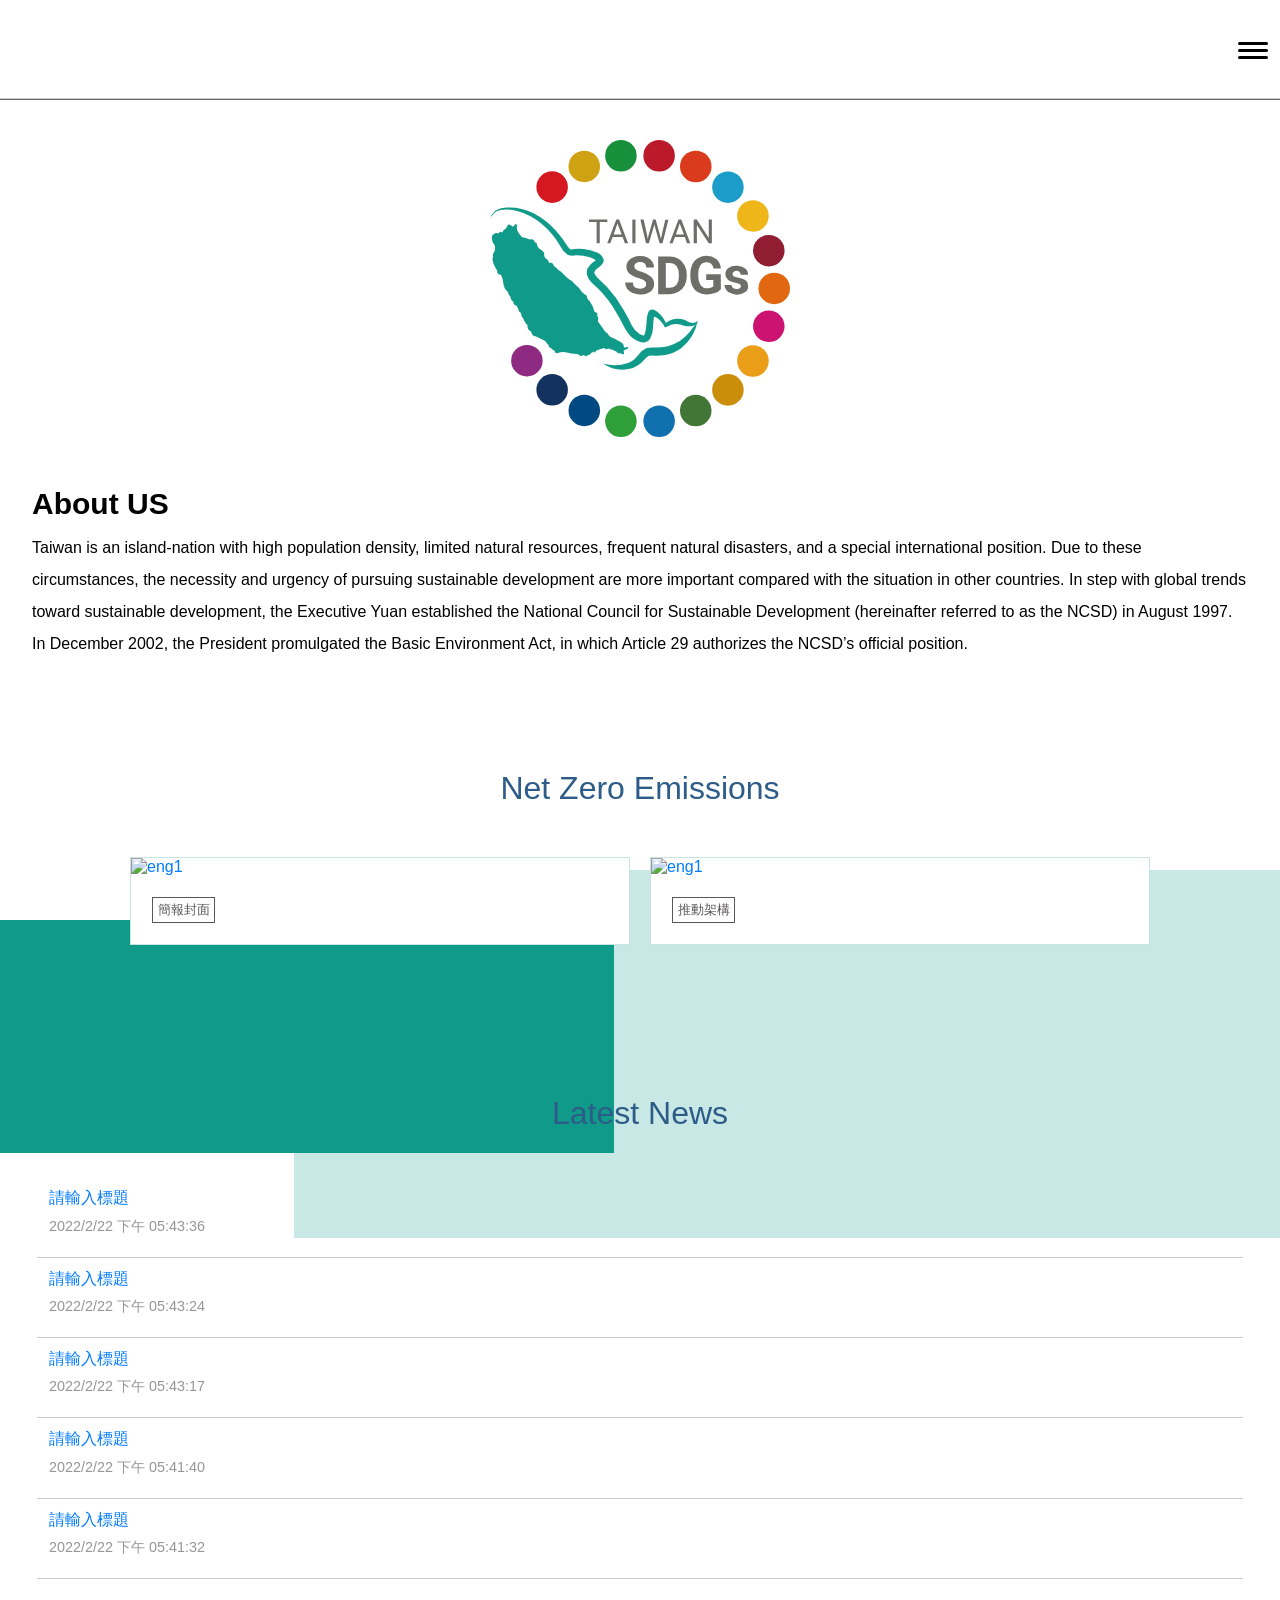
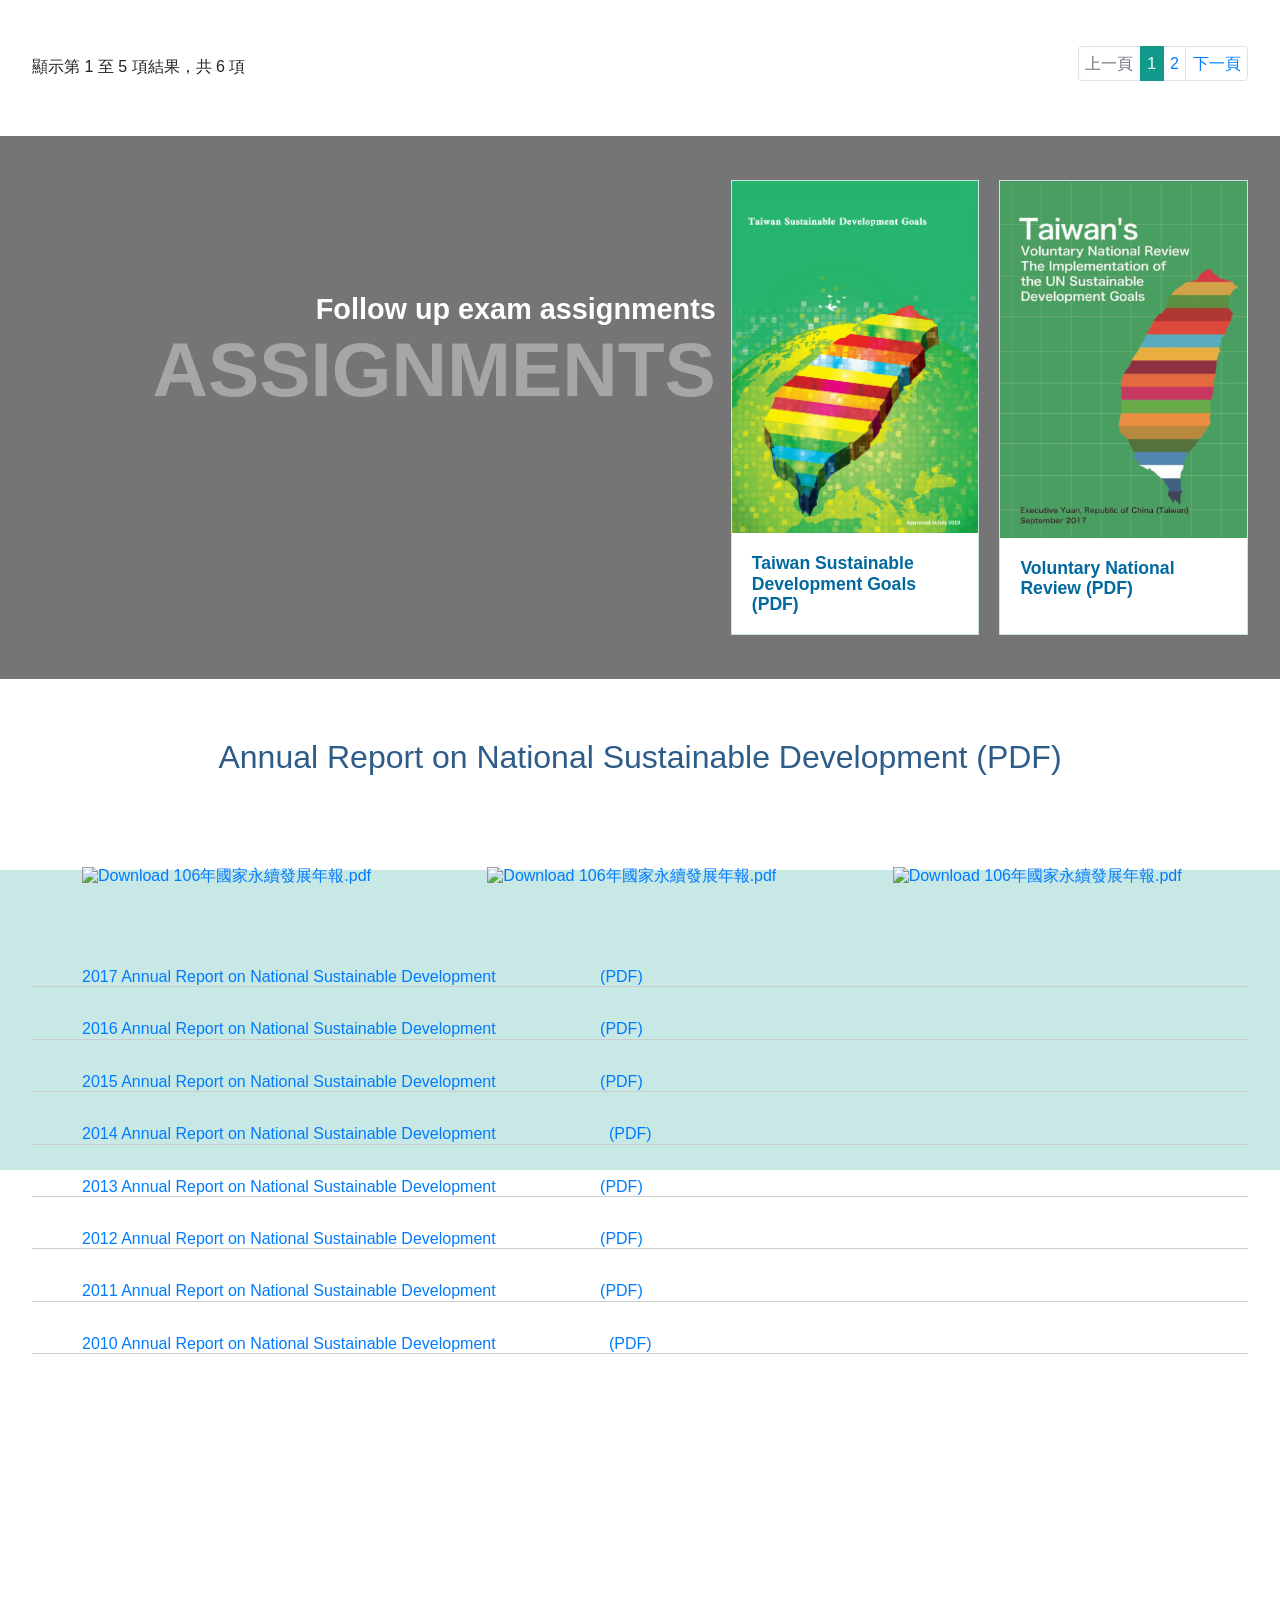
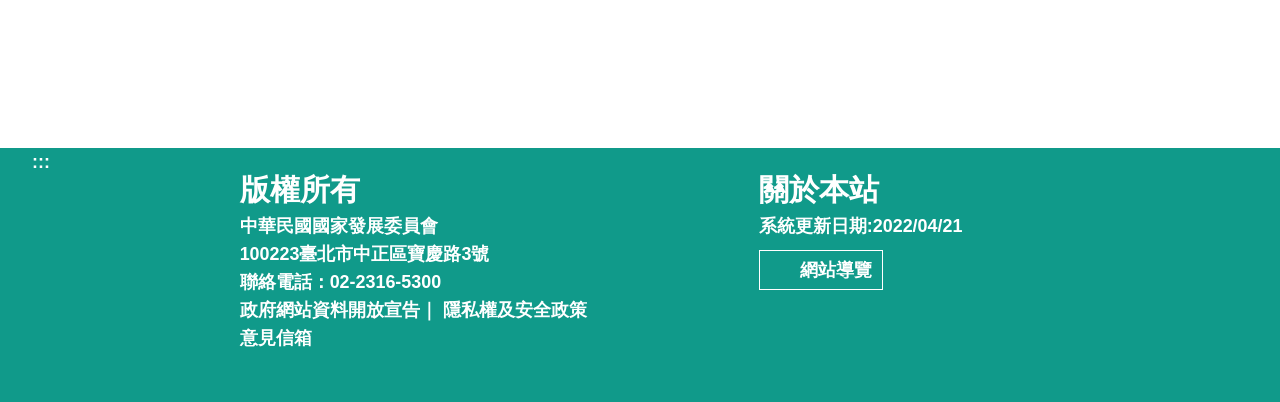
==== index.html @ 5f2e7cc3 "444454" ====
<!DOCTYPE html PUBLIC "-//W3C//DTD HTML 4.01//EN" "http://www.w3.org/TR/html4/strict.dtd">
<!-- saved from url=(0047)https://localhost:5001/Fore/en?code=acdhy2xzy50 -->
<html lang="zh-Hant-TW">

<head>
    <meta http-equiv="Content-Type" content="text/html; charset=UTF-8">

    <title> - 行政院國家永續發展委員會</title>
    <meta name="viewport" content="width=device-width, initial-scale=1, maximum-scale=1">
    <meta name="description" content="行政院國家永續發展委員會">
    <meta name="keywords" content="行政院國家永續發展委員會">
    <meta property="og:locale" content="zh_TW">
    <meta property="og:type" content="website">
    <meta property="og:title" content="行政院國家永續發展委員會">
    <meta property="og:description" content="行政院國家永續發展委員會">
    <meta property="og:site_name" content="行政院國家永續發展委員會">
    <meta http-equiv="X-UA-Compatible" content="IE=edge chrome=1">
    <link rel="shortcut icon" href="https://localhost:5001/fore/img/favicon.png">
    <meta name="geo.region" content="tw">
    <meta name="robots" content="all">
    <meta name="rating" content="general">
    <link href="./- 行政院國家永續發展委員會_files/bootstrap.css" rel="stylesheet">
    <link href="./- 行政院國家永續發展委員會_files/animate.min.css" rel="stylesheet">
    <link href="./- 行政院國家永續發展委員會_files/swiper.css" rel="stylesheet">
    <link href="./- 行政院國家永續發展委員會_files/main-style.css" rel="stylesheet">
    <link href="./- 行政院國家永續發展委員會_files/mobile.css" rel="stylesheet">


    <!-- Global site tag (gtag.js) - Google Analytics -->
    <script async="" src="./- 行政院國家永續發展委員會_files/js"></script>
    <script>
        window.dataLayer = window.dataLayer || [];

        function gtag() {
            dataLayer.push(arguments);
        }
        gtag('js', new Date());

        gtag('config', 'G-J8E9YC0MY2');
    </script>
    <script src="chrome-extension://jhffgcfmcckgmioipfnmbannkpncfipo/util.js"></script>
    <script src="chrome-extension://jhffgcfmcckgmioipfnmbannkpncfipo/pagejs.js"></script>
    <style id="inert-style">
        [inert] {
            pointer-events: none;
            cursor: default;
        }
        
        [inert],
        [inert] * {
            -webkit-user-select: none;
            -moz-user-select: none;
            -ms-user-select: none;
            user-select: none;
        }
    </style>
</head>

<body><noscript>您的瀏覽器不支援JavaScript，請更換支援 JavaScript 的瀏覽器。</noscript>


    <div id="greybg" style="display: none;"></div>

    <div class="right_icons top_R">
        <img class="cd-top cd-is-visible" src="./- 行政院國家永續發展委員會_files/top.svg" alt="top" title="top">
    </div>
    <header class="small animated fadeInDown">


        <div class="width1340">
            <a href="https://localhost:5001/Fore/en?code=acdhy2xzy50#accesskey_C" class="sr-only sr-only-focusable" title="跳到主要內容區塊" tabindex="1" id="linkGotoContent">跳到主要內容區塊</a>
            <h1> <a class="inside_logo" href="https://localhost:5001/" title="行政院國家永續發展委員會英文版">行政院國家永續發展委員會英文版</a></h1>
            <div id="mobile_menu_labIcon">
                <div class="hamburger" id="hamburger-1">
                    <span class="line"></span>
                    <span class="line"></span>
                    <span class="line"></span>
                </div>
            </div>
            <div class="portfolio-filter isotope-filter pull-center">

                <ul class="submenu">
                    <li><a href="https://localhost:5001/Fore/en?code=acdhy2xzy50#U" id="U" name="U" accesskey="U" class="accesskey u" title="上方選單區導盲磚"><span>:::</span></a> </li>
                    <li class="nsdnmenu">
                        <a href="javascript:void(0);" title="關於我們"><span>關於我們</span></a>
                        <!-- 展開的次選單 -->
                        <div class="hasChild">

                            <ul>
                                <li>
                                    <ul class="Click_menu">
                                        <li>
                                            <a href="https://localhost:5001/Fore/nsdn/about/introduction" title="本會介紹">本會介紹</a>
                                        </li>
                                        <li>
                                            <a href="https://localhost:5001/Fore/nsdn/about/established" title="設置要點">設置要點</a>
                                        </li>
                                        <li>
                                            <a href="https://localhost:5001/Fore/nsdn/about/organization" title="本會架構">本會架構</a>
                                        </li>
                                        <li>
                                            <a href="https://localhost:5001/Fore/nsdn/about/committee-member" title="委員介紹">委員介紹</a>
                                        </li>
                                        <li>
                                            <a href="https://localhost:5001/Fore/nsdn/about/taiwanAgenda21" title="推動沿革">推動沿革</a>
                                        </li>
                                    </ul>
                                </li>
                            </ul>

                        </div>
                        <!-- 展開的次選單 -->
                    </li>
                    <li class="nsdnmenu">
                        <a href="javascript:void(0);" title="會議"><span>會議</span></a>
                        <!-- 展開的次選單 -->
                        <div class="hasChild">

                            <ul>
                                <li>
                                    <ul class="Click_menu">
                                        <li>
                                            <a href="https://localhost:5001/Fore/nsdn/archives/meet1" title="委員會議">委員會議</a>
                                        </li>
                                        <li>
                                            <a href="https://localhost:5001/Fore/nsdn/archives/meet2" title="工作會議">工作會議</a>
                                        </li>
                                        <li>
                                            <a href="https://localhost:5001/Fore/nsdn/archives/meet3" title="政策文件">政策文件</a>
                                        </li>
                                    </ul>
                                </li>
                            </ul>

                        </div>
                        <!-- 展開的次選單 -->
                    </li>
                    <li class="nsdnmenu">
                        <a href="javascript:void(0);" title="成果"><span>成果</span></a>
                        <!-- 展開的次選單 -->
                        <div class="hasChild">

                            <ul>
                                <li>
                                    <ul class="Click_menu">
                                        <li>
                                            <a href="https://localhost:5001/Fore/nsdn/implement2/annualReport" title="國家永續發展年報 ">國家永續發展年報</a>
                                        </li>
                                        <li>
                                            <a href="https://localhost:5001/Fore/nsdn/implement2/annualReport3" title="「臺灣永續發展目標」追蹤管考作業報告">
                                                「臺灣永續發展目標」追蹤管考作業報告
                                            </a>
                                        </li>
                                        <li>
                                            <a href="https://localhost:5001/Fore/Vhome" title="政策文件">永續發展自願檢視</a>
                                        </li>
                                    </ul>
                                </li>
                            </ul>

                        </div>
                        <!-- 展開的次選單 -->
                    </li>
                    <li class="nsdnmenu">
                        <a href="javascript:void(0);" title="最新消息"><span>最新消息</span></a>
                        <!-- 展開的次選單 -->
                        <div class="hasChild">

                            <ul>
                                <li>
                                    <ul class="Click_menu">
                                        <li>
                                            <a href="https://localhost:5001/Fore/News" title="新聞及活動">新聞及活動</a>
                                        </li>
                                    </ul>
                                </li>
                            </ul>

                        </div>
                        <!-- 展開的次選單 -->
                    </li>
                    <li class="nsdnmenu widthauto">
                        <a href="javascript:void(0);" title="臺灣永續發展目標"><span>臺灣永續發展目標</span></a>
                        <!-- 展開的次選單 -->
                        <div class="hasChild">
                            <div class="know">
                                <a href="https://localhost:5001/Fore/AboutSDG" title="臺灣永續發展目標">臺灣永續發展目標</a>
                            </div>
                            <div class="width1340">
                                <ul>
                                    <li><a href="https://localhost:5001/Fore/SDG01" title="核心目標01 強化弱勢群體社會經濟安全照顧服務">核心目標01 強化弱勢群體社會經濟安全照顧服務</a></li>
                                    <li><a href="https://localhost:5001/Fore/SDG02" title="核心目標02 確保糧食安全，消除飢餓，促進永續農業">核心目標02 確保糧食安全，消除飢餓，促進永續農業</a></li>
                                    <li><a href="https://localhost:5001/Fore/SDG03" title="核心目標03 確保及促進各年齡層健康生活與福祉">核心目標03 確保及促進各年齡層健康生活與福祉</a></li>
                                    <li><a href="https://localhost:5001/Fore/SDG04" title="核心目標04 確保全面、公平及高品質教育，提倡終身學習">核心目標04 確保全面、公平及高品質教育，提倡終身學習</a></li>
                                    <li><a href="https://localhost:5001/Fore/SDG05" title="核心目標05 實現性別平等及所有女性之賦權">核心目標05 實現性別平等及所有女性之賦權</a></li>
                                    <li><a href="https://localhost:5001/Fore/SDG06" title="核心目標06 確保環境品質及永續管理環境資源">核心目標06 確保環境品質及永續管理環境資源</a></li>

                                    <li><a href="https://localhost:5001/Fore/SDG07" title="核心目標07 確保人人都能享有可負擔、穩定、永續且現代的能源">核心目標07 確保人人都能享有可負擔、穩定、永續且現代的能源</a></li>
                                    <li><a href="https://localhost:5001/Fore/SDG08" title="核心目標08 促進包容且永續的經濟成長，提升勞動生產力，確保全民享有優質就業機會">核心目標08 促進包容且永續的經濟成長，提升勞動生產力，確保全民享有優質就業機會</a></li>
                                    <li><a href="https://localhost:5001/Fore/SDG09" title="核心目標09 建構民眾可負擔、安全、對環境友善，且具韌性及可永續發展的運輸">核心目標09 建構民眾可負擔、安全、對環境友善，且具韌性及可永續發展的運輸</a></li>
                                </ul>
                                <ul>
                                    <li><a href="https://localhost:5001/Fore/SDG10" title="核心目標10 減少國內及國家間不平等">核心目標10 減少國內及國家間不平等</a></li>
                                    <li><a href="https://localhost:5001/Fore/SDG11" title="核心目標11 建構具包容、安全、韌性及永續特質的城市與鄉村">核心目標11 建構具包容、安全、韌性及永續特質的城市與鄉村</a></li>
                                    <li><a href="https://localhost:5001/Fore/SDG12" title="核心目標12 促進綠色經濟，確保永續消費及生產模式">核心目標12 促進綠色經濟，確保永續消費及生產模式</a></li>
                                    <li><a href="https://localhost:5001/Fore/SDG13" title="核心目標13 完備減緩調適行動以因應氣候變遷及其影響">核心目標13 完備減緩調適行動以因應氣候變遷及其影響</a></li>
                                    <li><a href="https://localhost:5001/Fore/SDG14" title="核心目標14 保育及永續利用海洋生態系，以確保生物多樣性，並防止海洋環境劣化">核心目標14 保育及永續利用海洋生態系，以確保生物多樣性，並防止海洋環境劣化</a></li>
                                    <li><a href="https://localhost:5001/Fore/SDG15" title="核心目標15 保育及永續利用陸域生態系，以確保生物多樣性，並防止土地劣化">核心目標15 保育及永續利用陸域生態系，以確保生物多樣性，並防止土地劣化</a></li>
                                    <li><a href="https://localhost:5001/Fore/SDG16" title="核心目標16 促進和平多元的社會，確保司法平等，建立具公信力且廣納民意的體系">核心目標16 促進和平多元的社會，確保司法平等，建立具公信力且廣納民意的體系</a></li>
                                    <li><a href="https://localhost:5001/Fore/SDG17" title="核心目標17 建立多元夥伴關係，協力促進永續願景">核心目標17 建立多元夥伴關係，協力促進永續願景</a></li>
                                    <li><a href="https://localhost:5001/Fore/SDG18" title="核心目標18 逐步達成環境基本法所訂非核家園目標">核心目標18 逐步達成環境基本法所訂非核家園目標</a></li>
                                </ul>
                            </div>
                        </div>
                        <!-- 展開的次選單 -->
                    </li>
                    <li>
                        <a href="https://localhost:5001/Fore/nsdn/implement2/annualReport2" title="國家永續發展獎"><span>國家永續發展獎</span></a>
                    </li>
                    <li>
                    </li>
                </ul>
            </div>
        </div>
        <hr>
    </header>



    <link href="./- 行政院國家永續發展委員會_files/dataTables.bootstrap4.css" rel="stylesheet">
    <link href="./- 行政院國家永續發展委員會_files/en-style.css" rel="stylesheet">


    <a title="內容區" name="content" href="https://localhost:5001/Fore/en?code=acdhy2xzy50#content" accesskey="C" class="sr-only ">:::</a>
    <div id="carouselExampleIndicators" class="carousel slide" data-ride="carousel">
        <a class="carousel-control-prev" href="https://localhost:5001/Fore/en?code=acdhy2xzy50#carouselExampleIndicators" role="button" data-slide="prev">
            <span class="carousel-control-prev-icon" aria-hidden="true"></span>
            <span class="sr-only">Previous</span>
        </a>
        <a class="carousel-control-next" href="https://localhost:5001/Fore/en?code=acdhy2xzy50#carouselExampleIndicators" role="button" data-slide="next">
            <span class="carousel-control-next-icon" aria-hidden="true"></span>
            <span class="sr-only">Next</span>
        </a>
        <ol class="carousel-indicators">

        </ol>
        <div class="carousel-inner" role="listbox">

        </div>
    </div>

    <section class="about_bg en">
        <div class="width1340">
            <img src="./- 行政院國家永續發展委員會_files/earth2.svg" alt="About the company">
            <div class="AboutClub">
                <h2>About US</h2>
                <p>
                    Taiwan is an island-nation with high population density, limited natural resources, frequent natural disasters, and a special international position. Due to these circumstances, the necessity and urgency of pursuing sustainable development are more important
                    compared with the situation in other countries. In step with global trends toward sustainable development, the Executive Yuan established the National Council for Sustainable Development (hereinafter referred to as the NCSD) in August
                    1997. In December 2002, the President promulgated the Basic Environment Act, in which Article 29 authorizes the NCSD’s official position.
                </p>
            </div>
        </div>
    </section>
    <!-- 淨零start -->
    <span class="Zerotitle">Net Zero Emissions</span>

    <section class="MEETING MEETING1 Zero">

        <div class="blue_inside2"> </div>
        <div class="wid48percent">
            <h2>
            </h2>
        </div>



        <div class="new_border2">

            <div class="new_border">
                <a href="/Fore/nsdn/archives/meet1/detail?id=6e4f2bfb-7d90-4934-8366-b8647880086a">
                    <img src="/img/eng1.svg" alt=" eng1">
                </a>
                <div class="white">

                    <div class="color123">
                        <a class="more2" title="詳細內容" href="#">簡報封面</a>
                    </div>
                </div>
            </div>
            <div class="new_border">
                <a href="/Fore/nsdn/archives/meet2/detail?id=61ad8326-3ee4-4eb1-8247-cce35575ecbe">
                    <img src="/img/eng2.svg" alt=" eng1">
                </a>
                <div class="white">

                    <div class="color123">
                        <a class="more2" title="推動架構" href="#">推動架構</a>
                    </div>
                </div>
            </div>
        </div>
    </section>
    <!-- 淨零 -->
    <section class=" width1340">

        <h2 class="LatestNews">Latest News</h2>

        <div id="DataTables_Table_0_wrapper" class="dataTables_wrapper dt-bootstrap4 no-footer">
            <table class="table dataTable no-footer" id="DataTables_Table_0" role="grid" aria-describedby="DataTables_Table_0_info">

                <tbody>






                    <tr role="row" class="odd">
                        <td>
                            <a title="標題文字" href="https://localhost:5001/Fore/nsdn/archives/news/detail?id=16bdf7d0-10b5-4dad-9cf2-319ebd555dac">請輸入標題   <span style="display:none">請輸入標題</span></a>
                            <time class="date"> 2022/2/22 下午 05:43:36</time>


                        </td>
                        <td>
                            <a title="標題文字" href="https://localhost:5001/Fore/nsdn/archives/news/detail?id=16bdf7d0-10b5-4dad-9cf2-319ebd555dac">
                                <span style="display:none">請輸入標題</span>
                            </a>
                        </td>
                    </tr>
                    <tr role="row" class="even">
                        <td>
                            <a title="標題文字" href="https://localhost:5001/Fore/nsdn/archives/news/detail?id=0064754c-cb38-463b-bbba-0d897036af30">請輸入標題   <span style="display:none">請輸入標題</span></a>
                            <time class="date"> 2022/2/22 下午 05:43:24</time>


                        </td>
                        <td>
                            <a title="標題文字" href="https://localhost:5001/Fore/nsdn/archives/news/detail?id=0064754c-cb38-463b-bbba-0d897036af30">
                                <span style="display:none">請輸入標題</span>
                            </a>
                        </td>
                    </tr>
                    <tr role="row" class="odd">
                        <td>
                            <a title="標題文字" href="https://localhost:5001/Fore/nsdn/archives/news/detail?id=1ccc2cb5-4333-4c22-9d0f-5c96b78690a8">請輸入標題   <span style="display:none">請輸入標題</span></a>
                            <time class="date"> 2022/2/22 下午 05:43:17</time>


                        </td>
                        <td>
                            <a title="標題文字" href="https://localhost:5001/Fore/nsdn/archives/news/detail?id=1ccc2cb5-4333-4c22-9d0f-5c96b78690a8">
                                <span style="display:none">請輸入標題</span>
                            </a>
                        </td>
                    </tr>
                    <tr role="row" class="even">
                        <td>
                            <a title="標題文字" href="https://localhost:5001/Fore/nsdn/archives/news/detail?id=076339c9-5a9e-49f1-a95d-9f88f0dd1448">請輸入標題   <span style="display:none">請輸入標題</span></a>
                            <time class="date"> 2022/2/22 下午 05:41:40</time>


                        </td>
                        <td>
                            <a title="標題文字" href="https://localhost:5001/Fore/nsdn/archives/news/detail?id=076339c9-5a9e-49f1-a95d-9f88f0dd1448">
                                <span style="display:none">請輸入標題</span>
                            </a>
                        </td>
                    </tr>
                    <tr role="row" class="odd">
                        <td>
                            <a title="標題文字" href="https://localhost:5001/Fore/nsdn/archives/news/detail?id=eeba1322-1bf1-410a-8a92-240df83d59e5">請輸入標題   <span style="display:none">請輸入標題</span></a>
                            <time class="date"> 2022/2/22 下午 05:41:32</time>


                        </td>
                        <td>
                            <a title="標題文字" href="https://localhost:5001/Fore/nsdn/archives/news/detail?id=eeba1322-1bf1-410a-8a92-240df83d59e5">
                                <span style="display:none">請輸入標題</span>
                            </a>
                        </td>
                    </tr>
                </tbody>
            </table>
            <div class="dataTables_info" id="DataTables_Table_0_info" role="status" aria-live="polite">顯示第 1 至 5 項結果，共 6 項</div>
            <div class="dataTables_paginate paging_simple_numbers" id="DataTables_Table_0_paginate">
                <ul class="pagination">
                    <li class="paginate_button page-item previous disabled" id="DataTables_Table_0_previous"><a href="https://localhost:5001/Fore/en?code=acdhy2xzy50#" aria-controls="DataTables_Table_0" data-dt-idx="0" tabindex="0" class="page-link">上一頁</a></li>
                    <li class="paginate_button page-item active"><a href="https://localhost:5001/Fore/en?code=acdhy2xzy50#" aria-controls="DataTables_Table_0" data-dt-idx="1" tabindex="0" class="page-link">1</a></li>
                    <li class="paginate_button page-item "><a href="https://localhost:5001/Fore/en?code=acdhy2xzy50#" aria-controls="DataTables_Table_0" data-dt-idx="2" tabindex="0" class="page-link">2</a></li>
                    <li class="paginate_button page-item next" id="DataTables_Table_0_next"><a href="https://localhost:5001/Fore/en?code=acdhy2xzy50#" aria-controls="DataTables_Table_0" data-dt-idx="3" tabindex="0" class="page-link">下一頁</a></li>
                </ul>
            </div>
        </div>


    </section>

    <section class="blue_inside">
    </section>
    <!-- 追蹤管考作業start -->
    <section class="MEETING assignments">
        <div class="black_opacy"> </div>
        <div class="width1340">
            <div class="wid48percent">
                <h2>
                    <span class="title">Follow up exam assignments</span>
                    <span class="title2">assignments</span>
                </h2>
            </div>
            <div class="new_border2">
                <div class="new_border">
                    <a download="" href="https://localhost:5001/_ofu/download/en/%E8%87%BA%E7%81%A3%E6%B0%B8%E7%BA%8C%E7%99%BC%E5%B1%95%E7%9B%AE%E6%A8%99%E8%8B%B1%E6%96%87%E7%89%88.pdf" title="Download 臺灣永續發展目標英文版.pdf">
                        <img src="./- 行政院國家永續發展委員會_files/TSDGs.png" alt="臺灣永續發展目標英文版">
                    </a>
                    <div class="white">
                        <a download="" href="https://localhost:5001/_ofu/download/en/%E8%87%BA%E7%81%A3%E6%B0%B8%E7%BA%8C%E7%99%BC%E5%B1%95%E7%9B%AE%E6%A8%99%E8%8B%B1%E6%96%87%E7%89%88.pdf" title="Download 臺灣永續發展目標英文版.pdf">
                            <h3>Taiwan Sustainable Development Goals (PDF)</h3>
                        </a>
                    </div>
                </div>
                <div class="new_border">
                    <a download="" href="https://localhost:5001/_ofu/download/en/Taiwan-VNR.pdf" title="Download Taiwan-VNR.pdf">
                        <img src="./- 行政院國家永續發展委員會_files/VNR-692x1000.png" alt="會議召開圖片">
                    </a>
                    <div class="white">
                        <a download="" href="https://localhost:5001/_ofu/download/en/Taiwan-VNR.pdf" title="Download Taiwan-VNR.pdf">
                            <h3>Voluntary National Review (PDF)</h3>
                        </a>
                    </div>
                </div>
            </div>
        </div>
    </section>
    <!-- 追蹤管考作業start -->


    <h2 class="LatestNews">Annual Report on National Sustainable Development (PDF)</h2>
    <div class="AnnualReportimg ">
        <div class="AnnualReportimg_blue"> </div>
        <div class="width1340">
            <a title="Download 110年國家永續發展年報.pdf" href=""><img src="img/AnnualReport2020.svg" alt="Download 106年國家永續發展年報.pdf"></a>
            <a title="Download 110年國家永續發展年報.pdf" href=""><img src="img/AnnualReport2019.svg" alt="Download 106年國家永續發展年報.pdf"></a>
            <a title="Download 110年國家永續發展年報.pdf" href=""><img src="img/AnnualReport2018.svg" alt="Download 106年國家永續發展年報.pdf"></a>
        </div>
        <section class=" width1340 annual_en">
            <ul>

                <li>
                    <p>
                        <a download="" title="Download 106年國家永續發展年報.pdf" href="https://localhost:5001/_ofu/Download/en/home/106%E5%B9%B4%E5%9C%8B%E5%AE%B6%E6%B0%B8%E7%BA%8C%E7%99%BC%E5%B1%95%E5%B9%B4%E5%A0%B1.pdf">
                            2017 Annual Report on National Sustainable Development
                        </a>
                        <a download="" title="Download 2020-Annual-Report-on-National-Sustainable-Development.pdf" href="https://localhost:5001/_ofu/Download/en/home/2020-Annual-Report-on-National-Sustainable-Development.pdf">(PDF)</a>
                    </p>
                </li>
                <li>
                    <p>
                        <a download="" title="Download 105年國家永續發展年報.pdf" href="https://localhost:5001/_ofu/Download/en/home/105%E5%B9%B4%E5%9C%8B%E5%AE%B6%E6%B0%B8%E7%BA%8C%E7%99%BC%E5%B1%95%E5%B9%B4%E5%A0%B1.pdf">
                            2016 Annual Report on National Sustainable Development
                        </a>
                        <a download="" title="Download 2020-Annual-Report-on-National-Sustainable-Development.pdf" href="https://localhost:5001/_ofu/Download/en/home/2020-Annual-Report-on-National-Sustainable-Development.pdf">(PDF)</a>
                    </p>
                </li>
                <li>
                    <p>
                        <a download="" title="Download 104年國家永續發展年報.pdf" href="https://localhost:5001/_ofu/Download/en/home/104%E5%B9%B4%E5%9C%8B%E5%AE%B6%E6%B0%B8%E7%BA%8C%E7%99%BC%E5%B1%95%E5%B9%B4%E5%A0%B1.pdf">
                            2015 Annual Report on National Sustainable Development
                        </a>
                        <a download="" title="Download 2020-Annual-Report-on-National-Sustainable-Development.pdf" href="https://localhost:5001/_ofu/Download/en/home/2020-Annual-Report-on-National-Sustainable-Development.pdf">(PDF)</a>
                    </p>
                </li>
                <li>
                    <p>
                        <a download="" title="Download 103年國家永續發展年報.pdf" href="https://localhost:5001/_ofu/Download/en/home/103%E5%B9%B4%E5%9C%8B%E5%AE%B6%E6%B0%B8%E7%BA%8C%E7%99%BC%E5%B1%95%E5%B9%B4%E5%A0%B1.pdf">
                            2014 Annual Report on National Sustainable Development
                        </a> &nbsp;
                        <a download="" title="Download 2020-Annual-Report-on-National-Sustainable-Development.pdf" href="https://localhost:5001/_ofu/Download/en/home/2020-Annual-Report-on-National-Sustainable-Development.pdf">(PDF)</a>
                    </p>
                </li>
                <li>
                    <p>
                        <a download="" title="Download 102年國家永續發展年報.pdf" href="https://localhost:5001/_ofu/Download/en/home/102%E5%B9%B4%E5%9C%8B%E5%AE%B6%E6%B0%B8%E7%BA%8C%E7%99%BC%E5%B1%95%E5%B9%B4%E5%A0%B1.pdf">
                            2013 Annual Report on National Sustainable Development
                        </a>
                        <a download="" title="Download 2020-Annual-Report-on-National-Sustainable-Development.pdf" href="https://localhost:5001/_ofu/Download/en/home/2020-Annual-Report-on-National-Sustainable-Development.pdf">(PDF)</a>
                    </p>
                </li>
                <li>
                    <p>
                        <a download="" title="Download 101年國家永續發展年報.pdf" href="https://localhost:5001/_ofu/Download/en/home/101%E5%B9%B4%E5%9C%8B%E5%AE%B6%E6%B0%B8%E7%BA%8C%E7%99%BC%E5%B1%95%E5%B9%B4%E5%A0%B1.pdf">
                            2012 Annual Report on National Sustainable Development
                        </a>
                        <a download="" title="Download 2020-Annual-Report-on-National-Sustainable-Development.pdf" href="https://localhost:5001/_ofu/Download/en/home/2020-Annual-Report-on-National-Sustainable-Development.pdf">(PDF)</a>
                    </p>
                </li>
                <li>
                    <p>
                        <a download="" title="Download 101年國家永續發展年報.pdf" href="https://localhost:5001/_ofu/Download/en/home/101%E5%B9%B4%E5%9C%8B%E5%AE%B6%E6%B0%B8%E7%BA%8C%E7%99%BC%E5%B1%95%E5%B9%B4%E5%A0%B1.pdf">
                            2011 Annual Report on National Sustainable Development
                        </a>
                        <a download="" title="Download 2020-Annual-Report-on-National-Sustainable-Development.pdf" href="https://localhost:5001/_ofu/Download/en/home/2020-Annual-Report-on-National-Sustainable-Development.pdf">(PDF)</a>
                    </p>
                </li>
                <li>
                    <p>
                        <a download="" title="Download 99年國家永續發展年報.pdf" href="https://localhost:5001/_ofu/Download/en/home/99%E5%B9%B4%E5%9C%8B%E5%AE%B6%E6%B0%B8%E7%BA%8C%E7%99%BC%E5%B1%95%E5%B9%B4%E5%A0%B1.pdf">
                            2010 Annual Report on National Sustainable Development
                        </a> &nbsp;
                        <a download="" title="Download 2020-Annual-Report-on-National-Sustainable-Development.pdf" href="https://localhost:5001/_ofu/Download/en/home/2020-Annual-Report-on-National-Sustainable-Development.pdf">(PDF)</a>
                    </p>
                </li>
            </ul>


        </section>

    </div>
    <div class="tree">樹圖</div>
    <footer>
        <div class="width1340">
            <a href="https://localhost:5001/Fore/en?code=acdhy2xzy50#B" id="AB" name="B" title="下方網站資訊" accesskey="B">:::</a>
            <div class="row">
                <div class="col-md-2"></div>
                <div class="col-md-5">
                    <label class="title">版權所有</label><br>
                    <a href="https://www.ndc.gov.tw/" target="_blank" title="另開視窗到中華民國國家發展委員會">中華民國國家發展委員會</a>
                    <br> 100223臺北市中正區寶慶路3號
                    <br> 聯絡電話：02-2316-5300
                    <br>
                    <a href="https://www.ndc.gov.tw/cp.aspx?n=3834119503953383" target="_blank" title="另開視窗到政府網站資料開放宣告">政府網站資料開放宣告</a>｜
                    <a href="https://www.ndc.gov.tw/cp.aspx?n=B9B4B97D1FFE77EF" target="_blank" title="另開視窗到隱私權保護政策">隱私權及安全政策</a>
                    <br> <a href="https://www.ndc.gov.tw/Mail_Message.aspx?n=73B23DD1C1F33EF5&amp;sms=C5DD5CF5A0A590EC" target="_blank" title="另開視窗到意見信箱">意見信箱</a>
                </div>
                <div class="col-md-3">
                    <label class="title">關於本站</label>
                    <br> 系統更新日期:2022/04/21
                    <br>
                    <a class="footer_sitemap" href="https://localhost:5001/Fore/Sitemap" title="網站導覽"> 網站導覽</a>
                </div>
                <div class="col-md-2"></div>
            </div>
        </div>
    </footer>
    <script src="./- 行政院國家永續發展委員會_files/jquery.min.js.下載"></script>
    <script src="./- 行政院國家永續發展委員會_files/bootstrap.bundle.min.js.下載"></script>
    <script src="./- 行政院國家永續發展委員會_files/swiper.js.下載"></script>
    <script src="./- 行政院國家永續發展委員會_files/main.js.下載"></script>

    <script src="./- 行政院國家永續發展委員會_files/jquery.validate.min.js.下載"></script>
    <script src="./- 行政院國家永續發展委員會_files/jquery.validate.unobtrusive.min.js.下載"></script>

    <script src="./- 行政院國家永續發展委員會_files/jquery.dataTables.min.js.下載"></script>
    <script src="./- 行政院國家永續發展委員會_files/dataTables.bootstrap4.js.下載"></script>
    <script>
        $(function() {
            $('.table').DataTable({
                "language": {
                    "url": "/plugins/datatables/Chinese-traditional.json"
                },
                "pageLength": 5,
                "searching": false, //搜尋功能, 預設是開啟
                "ordering": false, //排序功能, 預設是開啟
                "dom": "Bfrtip", //每頁顯示筆數選單移除
                "drawCallback": function(settings) {
                    $(".table thead").remove();
                }, //欄位說明文字列移除
            });
        });
    </script>


    <!-- Visual Studio Browser Link -->
    <script type="text/javascript" src="./- 行政院國家永續發展委員會_files/browserLink" async="async" id="__browserLink_initializationData" data-requestid="bbc8762863574240be08f4d1c661ca4b" data-requestmappingfromserver="False"></script>
    <!-- End Browser Link -->

    <script src="./- 行政院國家永續發展委員會_files/aspnetcore-browser-refresh.js.下載"></script>

    <live-preview-root></live-preview-root>
</body>

</html>
---- - 行政院國家永續發展委員會_files/main-style.css ----
@charset "utf-8";

/* CSS Document */

i {
    font-style: normal;
}

@import url(http://fonts.googleapis.com/earlyaccess/notosanstc.css);
@import url("reset.css");
body,
div,
dl,
dt,
dd,
ul,
h1,
h2,
h3,
h4,
h5,
h6,
pre,
form,
fieldset,
input,
textarea,
p,
blockquote,
th,
td {
    margin: 0;
    padding: 0;
    list-style: none;
    font-family: "cwTeXYen", Helvetica, Arial, sans-serif;
    line-height: unset;
}

body {
    width: 100%;
    overflow-x: hidden;
}

* {
    box-sizing: border-box;
}

.taiwan_map a:focus {
    outline: none
}

#bacc {
    width: 100%;
    height: 100%;
    position: fixed;
    left: 0;
    top: 0;
    z-index: 99999;
    background-color: #FFF;
    display: flex;
    align-items: center;
    justify-content: center;
}

#greybg {
    position: fixed;
    left: 0;
    top: 0;
    width: 100%;
    height: 100%;
    background: #000;
    opacity: .6;
    z-index: 4;
    display: none;
}

#greybg.is-active {
    display: block;
}

.right_icons {
    position: fixed;
    right: 0px;
    display: grid;
    bottom: 10%;
    z-index: 999;
}

.cd-top {
    display: inline-block;
    height: 50px;
    width: 50px;
    position: fixed;
    bottom: 75px;
    right: 8px;
    overflow: hidden;
    text-indent: 100%;
    white-space: nowrap;
    background-size: 30px;
    visibility: hidden;
    opacity: 0;
    transition: opacity .3s 0s, visibility 0s .3s;
    z-index: 9;
    transition: all 0.5s;
    cursor: pointer;
    transition: all 0.5s;
    border-radius: 50px;
}

.cd-top.cd-is-visible,
.cd-top.cd-fade-out,
.no-touch .cd-top:hover {
    transition: opacity .3s 0s, visibility 0s 0s;
    transition: all 0.5s;
}

.cd-top:hover {
    background: rgba(231, 188, 133, 1) url(../img/top_hover.png) 10px 13px no-repeat;
    transition: all 0.5s;
    background-size: 30px;
}

.cd-top.cd-is-visible {
    visibility: visible;
    opacity: 1;
}

.cd-top.cd-fade-out {
    opacity: 1;
}

.no-touch .cd-top:hover {
    background-color: #e86256;
    opacity: 1;
}

.rainbow {
    width: 100%;
    height: 12px;
    background: url(../img/rainbow.svg) no-repeat left center/100%;
    position: absolute;
    top: 0;
    font-size: 0rem;
}

.cloud_background {
    background: url(../img/cloud_background@2x.jpg) no-repeat center bottom/cover;
    animation-name: animation-sky;
    animation-duration: 45s;
    animation-iteration-count: infinite;
    animation-fill-mode: both;
}

@keyframes animation-sky {
    0% {
        background-position: left;
        background-size: cover;
    }
    25% {
        background-position: center;
        background-size: cover;
    }
    50% {
        background-position: right;
        background-size: cover;
    }
    75% {
        background-position: center;
        background-size: cover;
    }
    100% {
        background-position: left;
        background-size: cover;
    }
}

.cloud_background2 {
    background: url(../img/cloud_background@2x.jpg) no-repeat bottom center/contain;
    animation-name: animation-sky;
    animation-duration: 35s;
    animation-iteration-count: infinite;
    animation-fill-mode: both;
    position: absolute;
    left: 0;
    top: 10%;
    width: 100%;
    z-index: 0;
    height: calc(100% + 57%);
}

@keyframes animation-sky {
    0% {
        background-position: left;
        background-size: cover;
    }
    25% {
        background-position: center;
        background-size: cover;
    }
    50% {
        background-position: right;
        background-size: cover;
    }
    75% {
        background-position: center;
        background-size: cover;
    }
    100% {
        background-position: left;
        background-size: cover;
    }
}

.cloud_background3 {
    background: url(../img/cloud_background@2x.jpg) no-repeat bottom center/contain;
    animation-name: animation-sky;
    animation-duration: 35s;
    animation-iteration-count: infinite;
    animation-fill-mode: both;
}

@keyframes animation-sky {
    0% {
        background-position: left;
        background-size: cover;
    }
    25% {
        background-position: center;
        background-size: cover;
    }
    50% {
        background-position: right;
        background-size: cover;
    }
    75% {
        background-position: center;
        background-size: cover;
    }
    100% {
        background-position: left;
        background-size: cover;
    }
}

.c-full-1-block * {
    box-sizing: border-box;
}

.sr-only {
    position: absolute;
    top: auto;
    width: 1px;
    height: 1px;
    overflow: hidden;
    z-index: -999;
}

.sr-only:focus,
.sr-only:active {
    color: white;
    background-color: #23d0d8;
    top: auto;
    left: calc(50% - 110px);
    width: 220px;
    height: auto;
    overflow: auto;
    margin: 10px auto;
    padding: 0.5rem;
    border-radius: 0.5rem;
    text-align: center;
    font-size: 1em;
    z-index: 999;
    position: absolute;
}

a:focus-visible {
    outline: 2px #ff0004 dotted !important;
}


}
a {
    color: #666;
    transition: all 0.4s;
}
a:hover {
    text-decoration: none;
}
a:visited {
    outline: none;
    text-decoration: none;
}
header {
    z-index: 16;
    display: inline-flex;
    justify-content: center;
    flex-wrap: wrap;
    align-items: center;
    width: 100%;
    background: #FFF;
    transition: all 0.3s;
    position: fixed;
    top: 0;
}
header hr {
    position: absolute;
    height: 1px;
    border: none;
    background-color: #ccc;
    width: 100%;
    left: 0;
    bottom: 0;
    margin: 0;
}
header.small {
    min-height: 80px;
    transition: all 0.3s;
}
header.small:after {
    content: "";
    position: absolute;
    bottom: -13px;
    left: 0;
    background: url(../img/shadow.png) 0 0 no-repeat;
    width: 100%;
    height: 13px;
    background-size: cover;
}
.width1340 {
    width: 1340px;
    position: relative;
    margin: auto;
    z-index: 1;
}
header .width1340 {
    display: inline-flex;
    justify-content: space-between;
    align-items: center;
    position: static;
}
.marqee {
    height: 30px;
    margin: 0 auto;
    overflow: hidden;
    position: relative;
    margin-top: 117px;
}
.marqee.hide {
    margin-top: 80px;
}
.marqee>ul {
    padding-left: 0;
    display: flex;
    list-style-type: none;
    animation: marqee 35s linear infinite;
    position: absolute;
    top: 7px
}
.marqee>ul>li {
    white-space: nowrap;
    margin-right: 2em;
    font-weight: bold;
    color: #333;
    display: flex;
}
.marqee>ul>li:before {
    content: "";
    position: relative;
    display: block;
    width: 26px;
    height: 24px;
    background: url(../img/announce.svg) no-repeat top/cover;
    margin-right: 5px;
}
@keyframes marqee {
    0% {
        left: 100%;
    }
    
    100% {
        left: 0;
    }
}
nav {
    width: 100%;
    margin-top: 23px;
}
h1 {
    display: inline-block;
}
h1 a.logo {
    display: inline-block;
    background: url(../img/logo.svg) left center no-repeat;
    width: 320px;
    height: 30px;
    text-indent: -9999px;
    background-size: cover;
}
h1 a.inside_logo {
    display: inline-block;
    background: url(../img/inside_logo.svg) left center no-repeat;
    width: 320px;
    height: 42px;
    text-indent: -9999px;
    background-size: cover;
}
h1 a.inside_logo:focus {
    border: #c5192d 1px solid;
}
.small h1 a.logo {
    height: 55px;
}
.portfolio-filter {
    display: flex;
    flex-direction: column;
    justify-content: flex-end;
}
a.accesskey.u {
    text-indent: unset;
    color: #333;
}
.submenu {
    display: flex;
}
.submenu li {
    font-size: 1.1rem;
    font-weight: bold;
    display: flex;
    min-height: 105px;
    flex-flow: column;
    z-index: 1;
    position: relative;
    width: max-content;
}
.submenu li.nsdnmenu.widthauto {
    position: unset;
}
header.small .submenu li {
    min-height: 80px;
}
.submenu li a {
    color: #595757;
    transition: all 0.3s;
    flex-grow: 1;
}
.submenu li span {
    display: flex;
    height: 100%;
    align-items: center;
    padding: 0 18px;
}
.submenu li:nth-child(1) span {
    padding: 0;
}
.submenu li a:hover span,
.submenu li a:focus span,
.submenu li:focus-within,
.submenu li:focus-within a,
.submenu li:focus-within span,
.submenu li.nsdnmenu:focus-within .hasChild {
    background-color: rgba(0, 106, 130, 0.9);
    color: #fff;
}
.submenu li.nsdnmenu .know {
    max-width: 1340px;
    width: 100%;
    margin: auto;
}
.submenu li.nsdnmenu .know a {
    max-width: 1340px;
    width: 100%;
    margin: auto;
    background: #fff;
    width: 100%;
    padding: 7px 0 7px 20px;
    font-size: 1.125rem;
    line-height: 1.125rem;
    display: block;
    color: rgba(0, 106, 130, 0.9);
    margin: 5px 0;
    text-align: center
}
.submenu li.nsdnmenu .knowul ul {
    background: rgba(0, 0, 0, 0.4);
    width: 100%;
    padding: 7px 0 7px 20px;
    font-size: 1.125rem;
    display: block;
    color: #fff;
}
.submenu li.nsdnmenu .knowul ul a {
    color: #000;
    background-color: #fff;
    transition: all 0.3s;
}
.submenu li.nsdnmenu span:after {
    content: "";
    width: 8px;
    height: 8px;
    display: inline-block;
    margin-left: 0.5em;
    vertical-align: middle;
    border-top: 1px solid rgb(89, 87, 87);
    border-right: 1px solid rgb(89, 87, 87);
    border-image: initial;
    transform: rotate(135deg);
    border-bottom: none;
    border-left: none;
    margin-bottom: 0.2em;
}
.submenu li.nsdnmenu>.hasChild ul {
    display: flex;
    width: auto;
}
.submenu li.nsdnmenu.widthauto>.hasChild ul {
    display: flex;
    width: calc(100% / 2 - 10px);
}
.submenu li:nth-child(2)>.hasChild .width1340 ul {
    margin: 0 10px;
}
.submenu li:nth-child(2) .width1340 .hasChild ul {
    width: auto;
}
.submenu li.nsdnmenu>.hasChild ul {
    display: flex;
    width: auto;
}
.submenu li.nsdnmenu>.hasChild li ul.Click_menu {
    font-size: 1rem;
    font-weight: normal;
    margin: 3px 0 0;
    width: 100%;
}
.submenu li:nth-child(3):hover span:after,
.submenu li:nth-child(3):focus span:after,
.submenu li:nth-child(3):focus-within span:after {
    border-color: #fff;
}
.submenu li.nsdnmenu:hover span:after,
.submenu li.nsdnmenu:focus span:after,
.submenu li.nsdnmenu:focus-within span:after {
    border-color: #fff;
}
.submenu li:nth-child(7):hover span:after,
.submenu li:nth-child(7):focus span:after,
.submenu li:nth-child(7):focus-within span:after {
    border-color: #fff;
}
header .width1340 .width1340 {
    display: block;
    justify-content: unset;
    align-items: unset;
}
.submenu li.nsdnmenu.widthauto>.hasChild li a {
    padding: 8px 8px;
    margin: 3px 0;
}
.submenu li.nsdnmenu.widthauto>.hasChild ul li {
    flex-direction: unset;
    justify-content: space-between
}
.submenu li.nsdnmenu.widthauto>.hasChild li a {
    padding: 8px 10px;
    margin: 3px 0;
}
.submenu li.nsdnmenu.widthauto>.hasChild ul li ul li {
    flex-direction: unset;
    justify-content: space-around;
}
.submenu li>.hasChild {
    padding: 20px;
    z-index: 2;
    position: absolute;
    left: 0;
    list-style: none;
    text-align: left;
    transition: all .2s;
    width: max-content;
    pointer-events: none;
    opacity: 0;
}
.submenu li.nsdnmenu:hover>.hasChild,
.submenu li.nsdnmenu:focus-within .hasChild {
    opacity: 1;
    pointer-events: auto;
    background-color: rgba(0, 106, 130, 0.9);
}
.submenu li.nsdnmenu.widthauto:hover>.hasChild,
.submenu li.nsdnmenu.widthauto:focus-within .hasChild {
    width: 100%;
}
.submenu li.nsdnmenu>.hasChild li a {
    padding: 8px 20px;
    margin: 3px 0;
}
.submenu li:hover a span {
    background-color: rgba(0, 106, 130, 0.8);
    color: #fff;
}
.submenu li:hover>.hasChild,
.submenu li:focus-within .hasChild {
    opacity: 1;
    pointer-events: auto;
    top: 100%;
    background-color: rgba(16, 154, 138, 0.9);
}
.submenu li.search:hover>.hasChild,
.submenu li.search:focus-within .hasChild {
    background-color: #eee;
    width: 100%
}
.submenu li div.profile {
    background: rgba(0, 0, 0, 0.5);
    width: 100%;
    padding: 7px 20px;
    font-size: 1.125rem;
    display: block;
    color: #fff;
}
.submenu li>.hasChild>.width1340 {
    display: flex;
    justify-content: space-between;
}
.submenu li>.hasChild ul {
    display: flex;
    flex-direction: column;
}
.submenu li>.hasChild li {
    display: flex;
    flex-flow: column;
    min-height: auto;
    width: 100%;
}
.submenu li>.hasChild li a {
    display: inline-block;
    font-size: 1rem;
    line-height: 1rem;
    padding: 8px;
    margin: 3px;
    font-weight: normal;
    color: #fff;
    border: #fff 1px solid;
}
.submenu li>.hasChild li a:hover,
.submenu li>.hasChild li a:focus {
    color: #000;
    background-color: #fff;
    transition: all 0.3s;
}

/* banner */
.right_icons {
    position: fixed;
    right: 10px;
    display: grid;
    bottom: 10%;
    z-index: 999;
}
.banner {
    text-align: center;
    position: relative;
    display: flex;
    flex-direction: column;
    width: 100vw;
    padding-top: 37px;
    overflow: hidden;
}
.carousel-indicators button {
    box-sizing: content-box;
    -ms-flex: 0 1 auto;
    flex: 0 1 auto;
    width: 30px;
    height: 3px;
    margin-right: 3px;
    margin-left: 3px;
    margin-bottom: 20px;
    text-indent: -999px;
    cursor: pointer;
    background-color: #fff;
    background-clip: padding-box;
    border: none;
    opacity: .5;
    transition: opacity 0.6s ease;
    cursor: pointer
}
.banner .width1340 {
    display: flex;
    justify-content: center;
    flex-wrap: wrap;
}
.banner_wrap {
    display: flex;
    margin: 0;
    margin-bottom: 30px;
}
.taiwan_sdg {
    display: flex;
    justify-content: center;
    position: relative;
    overflow: hidden;
}
.taiwan_sdg1 {
    position: absolute;
    width: 44%;
    left: 29%;
    top: 30%;
}
.circle1 {
    position: relative;
    animation: animal 18s infinite linear;
    transform-origin: center center;
    transform-origin: center center;
}
.circle1:hover {
    animation-play-state: paused;
    cursor: pointer;
}
@keyframes animal {
    0% {
        transform: rotate(0deg);
    }
    
    100% {
        transform: rotate(-360deg);
    }
}
.circle1 a {
    font-size: 0rem;
}
.circle1 svg {
    overflow: visible;
}
.banner_btn {
    display: flex;
    align-items: center;
    transition: all 0.3s;
    animation: pulse 2s infinite;
    animation-duration: 4s;
}
@keyframes pulse {
    0% {
        transform: translateY(0);
    }
    
    50% {
        transform: translateY(5px);
    }
    
    100% {
        transform: translateY(0);
    }
}
.banner_btn img {
    transition: all 0.3s;
}
.banner_btn:hover img,
.banner_btn:focus img {
    transform: scale(1.1);
    transition: all 0.3s;
}
.gobal {
    display: flex;
}
.gobal a {
    width: 25%;
    display: flex;
    color: #fff;
    padding: 28px 52px;
}
.gobal a img {
    width: 102px;
}
.gobal {
    width: 100%;
    transition: all 0.3s;
}
.numberb {
    display: flex;
    flex-direction: column;
    justify-content: center;
    margin-left: 18px;
}
.number {
    font-family: Arial, Helvetica, sans-serif;
    font-weight: bold;
    font-size: 4.063rem;
}
.literal {
    font-size: 1.563rem;
}
.gobal a:hover,
.gobal a:focus {
    transform: scale(1.15);
    z-index: 1;
    transition: all 0.3s;
}
.inside_banner {
    background: url(../img/banner.jpg?v=1) no-repeat center 58%/cover;
    min-height: 500px;
    text-align: center;
    position: relative;
    display: flex;
    align-items: center;
    justify-content: center;
    flex-direction: column;
    color: #fff;
}
.inside_banner span {
    color: #fff;
    display: flex;
    min-height: 200px;
    margin: 100px 0 170px;
    width: 80%;
    justify-content: center;
    align-items: center;
    text-shadow: 0 0 20px rgb(0 0 0 / 150%);
}

/* 中間內容 */
h2 {
    width: 100%;
    display: flex;
    justify-content: space-between;
    border-bottom: #666 1px solid;
    margin: 50px 0 20px;
    position: relative;
    font-weight: bold;
}
h2 span {
    font-size: 1.8rem;
    display: inline-flex;
    flex-direction: column;
    align-items: center;
    justify-content: center;
    color: #000;
}
h2 span:after {
    content: "";
    position: relative;
    background: url(../img/title_liine.svg) no-repeat center/cover;
    margin-top: 10px;
    width: 100%;
    height: 7px;
}
.more {
    font-size: 1.125rem;
    border-radius: 19px;
    line-height: 1.125rem;
    display: inline-block;
    outline: #109A8A 2px solid;
    padding: 8px 15px;
    position: absolute;
    background-color: #fff;
    right: 0;
    top: 8px;
    color: #109A8A;
    font-weight: bold;
}
.more:hover,
.more:focus {
    background-color: #109A8A;
    color: #fff;
}

/*會議召開*/
.blue_inside {
    background: url(../img/taiwan_bg.jpg) 0 0 no-repeat;
    background-size: cover;
}
.MEETING {
    display: flex;
    position: relative;
    margin-bottom: 250px;
}
.MEETING1 {
    margin-bottom: 150px;
}
.blue_inside2 {
    background-color: #109A8A;
    width: 77%;
    opacity: 0.23;
    height: 368px;
    position: absolute;
    right: 0;
    top: 15%;
}
.wid48percent {
    width: 48%;
}
.wid48percent h2 {
    color: #fff;
    padding-right: 15px;
    background-color: #109A8A;
    display: flex;
    flex-direction: column;
    justify-content: flex-end;
    align-items: flex-end;
    border-bottom: none;
    height: 233px;
}
.wid48percent h2 span:after {
    display: none;
}
.wid48percent h2 .title {
    color: #fff;
    line-height: 2rem;
}
.wid48percent h2 .title2 {
    color: rgb(250, 250, 250, 0.37);
    font-family: Arial, Helvetica, sans-serif;
    font-weight: 900;
    font-size: 6.5rem;
    text-transform: uppercase
}

/* .wid100percent h2 .title2 {
    font-size: 6.5vmin;
} */
.wid48percent .more {
    position: relative;
    width: auto;
    float: right;
    margin-right: 15px;
}
.assignments .wid48percent .more {
    background-color: transparent;
    color: #fff;
    outline: #fff 2px solid;
}
.new_border2 {
    display: flex;
    justify-content: space-between;
    max-width: 820px;
    position: relative;
    z-index: 1;
    align-self: baseline;
}
.new_border2.new_inside {
    display: flex;
    width: 100%;
    flex-wrap: wrap;
    justify-content: space-between;
}
.new_border2.new_inside h3 {
    overflow: hidden;
    white-space: nowrap;
    text-overflow: ellipsis;
    color: #007bff;
}
.new_border2.new_inside .new_border {
    margin-bottom: 30px;
}
.new_border2 h3 {
    color: #02699E;
    font-size: 1.1rem;
    font-weight: bold;
}
.new_border {
    width: calc(100% / 2 - 10px);
    border: #C8E4E0 1px solid;
    transition: all 0.3s;
    background-color: #fff;
    max-width: 400px;
}
.new_border a {
    display: block;
}
.new_border:hover,
.new_border:focus {
    transform: scale(1.1);
    z-index: 1;
}
.new_border:hover .white,
.new_border:focus .white {
    background-color: #F8F8F8;
    transition: all 0.3s;
}
.new_border img {
    width: 100%;
}

/*推動成果*/
.blue_inside3 {
    left: 0;
}
.wid48percent .wid100percent .title2 {
    font-size: 4vmin;
}
.wid100percent {
    width: 100%;
    position: absolute;
    left: 0;
    top: 0;
}
.wid100percent h2 {
    display: flex;
    justify-content: flex-end;
    align-items: flex-start;
    padding-left: calc(675px + 5%);
    overflow: hidden;
}
.wid100percent .more {
    float: left;
    margin-left: calc(675px + 15%);
}
.publication_border {
    max-width: 460px;
    margin-left: 15vw;
    width: 45vw;
}
.publication {
    width: calc(100% / 2 - 10px);
    transition: all 0.3s;
    border: #C8E4E0 1px solid;
    margin-bottom: 15px;
    background-color: #fff;
}
.publication:hover,
.publication:focus {
    transform: scale(1.1);
    z-index: 1;
}
.publication:hover .white,
.publication:focus .white {
    transition: all 0.3s;
}
.publication img {
    width: 100%;
}
.white .download_link {
    border: #595757 1px solid;
    padding: 5px 10px;
    display: inline-flex;
}
.download_link p {
    font-size: 0.813rem;
    display: inline-flex;
    line-height: 23px;
}
.download_link p:before {
    content: "";
    position: relative;
    display: block;
    width: 17px;
    height: 19px;
    background: url(../img/download_ico.svg) no-repeat 0 0/cover;
    margin-right: 5px;
    transition: all 0.3s;
}
.publication .color1234 {
    width: 100%;
    margin-bottom: 10px;
}
.publication h3 {
    font-size: 1.3rem;
    margin-bottom: 10px;
    white-space: unset;
    text-overflow: unset;
    font-weight: bold;
    color: #007bff;
}
.publication:hover .download_link {
    background: #595757;
    color: #fff;
}
.publication:hover .download_link p:before {
    background: url(../img/download_ico.svg) no-repeat 0 bottom/cover;
    transition: all 0.3s;
}
.white {
    padding: 20px;
}
.white a {
    display: block;
}
.date {
    font-size: 0.813rem;
    color: #000;
    opacity: 0.51;
    overflow: hidden;
    height: 17px;
    margin: 10px 0;
}
.Activestatus {
    font-size: 0.938rem;
    color: #333;
    margin-bottom: 18px;
}
.color123 {
    display: inline-flex;
    position: relative;
}
.color123 .more2 {
    font-size: 0.813rem;
    color: #595757;
    justify-content: flex-start;
    border: #595757 1px solid;
    padding: 8px 0;
    display: flex;
    width: 63px;
    height: 26px;
    align-items: center;
    justify-content: center;
    margin: 1px;
    margin-right: 5px;
}
.color123 .more2:hover,
.color123:focus .more2 {
    background-color: #595757;
    color: #fff;
}
.color1234 {
    display: inline-flex;
    flex-wrap: wrap;
    width: calc(100% - 70px);
}
.color1234 a {
    width: 24px;
    height: 24px;
    font-size: 1rem;
    color: #fff;
    display: inline-flex;
    margin: 1px;
    align-items: center;
    justify-content: center;
    font-weight: 900;
}
.color1 {
    background-color: #C51B2F;
}
.color2 {
    background-color: #CB9832;
}
.color3 {
    background-color: #519C44;
}
.color4 {
    background-color: #C11F35;
}
.color5 {
    background-color: #FD3B2F;
}
.color6 {
    background-color: #32BEE0;
}
.color7 {
    background-color: #FAC037;
}
.color8 {
    background-color: #A12146;
}
.color9 {
    background-color: #FB6834;
}
.color10 {
    background-color: #DC1C68;
}
.color11 {
    background-color: #FC9A3A;
}
.color12 {
    background-color: #BC883C;
}
.color13 {
    background-color: #447D4B;
}
.color14 {
    background-color: #32BEE0;
}
.color15 {
    background-color: #FAC037;
}
.color16 {
    background-color: #A12146;
}
.color15 {
    background-color: #FAC037;
}
.color16 {
    background-color: #0F6A9A;
}
.color17 {
    background-color: #224C6A;
}
.color18 {
    background-color: #902F93;
}
footer {
    background: #109A8A;
    padding: 0 0 50px;
    position: relative;
    z-index: 1;
    margin-top: -2%
}

/*最新消息*/
.new_flex {
    display: flex;
    justify-content: space-between;
}
.pt_news_data {
    position: relative;
    width: 31.6%;
}
.pt_news_data h2 {
    margin-bottom: 20px;
}
.pt_news_data li a {
    display: flex;
    padding: 0.75rem 0;
    align-items: center;
    border-bottom: 1px dotted #c5c5c5;
    color: #404040;
    overflow: hidden;
    font-weight: bold;
}
.pt_news_date {
    display: inline-block;
    width: 120px;
    font-size: 0.938rem;
}
.pt_news_date:before {
    display: inline-block;
    border-radius: 50%;
    content: "";
    width: 8px;
    height: 8px;
    position: relative;
    margin-left: 10px;
    background-color: #C51B2F;
}
.pt_news_txt {
    width: calc(100% - 120px);
    color: #0F6A9A;
    font-weight: bold;
    white-space: nowrap;
    text-overflow: ellipsis;
    overflow: hidden
}
.pt_news_data li a:hover,
.pt_news_data li a:focus {
    color: #000;
}

/* 影音 */
.audiovisual {
    display: flex;
    width: 65%;
    flex-direction: column;
}
.audiovisual h2 {
    margin-bottom: 20px;
}
.Video_border2 {
    display: flex;
    justify-content: space-between;
    min-height: calc(65% + 15px);
}
.audiovisual a.Video {
    width: calc(100% / 3 - 10px);
    display: flex;
    align-items: center;
    justify-content: center;
    position: relative;
    transition: all 0.3s ease-in-out;
    overflow: hidden;
    margin-bottom: 20px;
}
.audiovisual img {
    width: 100%;
    position: relative;
    z-index: 0;
    height: 100%
}
.audiovisual a.Video:before {
    content: "";
    position: absolute;
    background: url(../img/Video_button.svg) no-repeat top/cover;
    transition: all 0.3s;
    width: 82px;
    height: 82px;
    left: calc(50% - 41px);
    top: calc(50% - 41px);
    z-index: 1;
}
.audiovisual a.Video:hover:before,
.audiovisual a.Video:focus:before {
    transition: all 0.3s ease-in-out;
    background: url(../img/Video_button.svg) no-repeat bottom/cover;
    z-index: 2;
}
.audiovisual a.Video:after,
.audiovisual a.Video:after {
    content: "";
    background: rgba(0, 0, 0, 0.5);
    top: 50%;
    left: 50%;
    width: 0;
}
.audiovisual a.Video:hover:after,
.audiovisual a.Video:focus:after {
    display: block;
    width: 100%;
    height: 100%;
    position: absolute;
    left: 0;
    top: 0;
    z-index: 1;
    transition: all 0.3s ease-in-out;
}
.tree {
    width: 100%;
    padding-top: 25%;
    font-size: 0rem;
    background: url(../img/footer.svg) no-repeat top center/cover;
    margin-top: 100px
}
footer .width1340 {
    color: #fff;
    font-size: 1.12rem;
    line-height: 1.75rem;
    font-weight: bold;
}
.sitemap {
    margin-top: 15px
}
.width1340.sitemap a {
    color: #666;
    margin: 0 3px
}
.footer_sitemap {
    border: #fff 1px solid;
    padding: 5px 10px;
    margin-top: 10px;
    display: inline-flex;
    align-items: center;
}
.footer_sitemap:before {
    content: "";
    background: url(../img/sitemap_icon.svg) no-repeat center/contain;
    width: 30px;
    height: 20px;
}
.footer_sitemap:hover {
    background: #fff;
    color: #000
}
.footer_sitemap:hover:before {
    content: "";
    background: url(../img/sitemap_icon_hover.svg) no-repeat center/contain;
    width: 30px;
    height: 20px;
}
.up-footer {
    width: 100%;
    display: flex;
    justify-content: center;
}
.up-footer .col-md-3 {
    margin-bottom: 50px;
}
footer .width1340 .title {
    font-size: 1.875rem;
}
footer a {
    color: #fff;
}
table,
tr,
td {
    margin-bottom: 1em;
    margin-top: 1em;
    padding: 5px;
}
.article_header_icon {
    margin: 20px;
    width: 150px;
}
.ac_breadcrumb {
    margin-top: 137px;
}
.ac_breadcrumb a {
    font-size: 1rem;
    letter-spacing: 1px;
}
.sdg_block {
    margin: 20px 0;
    display: flex;
    align-items: center;
}
.sdg_block img {
    width: 200px;
}
.sdg_block p {
    font-size: 3.063rem;
    color: #333;
    font-weight: 900;
    margin-left: 20px;
}
.inside1 {
    width: 50%;
    margin: 55px auto;
}
.inside1 ul {
    display: flex;
    justify-content: space-between;
}
.inside1 ul li img {
    width: 100%;
}
.inside1 ul li p {
    font-size: 1.125rem;
    margin: 15px 0;
    text-align: center;
}
.new_top_b {
    display: flex;
    flex-wrap: wrap;
    width: 100%;
    margin: 50px 0 30px;
}
.new_top_b2 img {
    width: 80%;
    margin: auto
}
.new_top_b img:nth-child(2) {
    width: 45%;
    border-right: #F99D25 5px solid;
}
.new_top_b img:nth-child(3) {
    width: 55%;
}
.new_top_b img:nth-child(4) {
    border-top: #F99D25 2px solid;
    width: 100%;
}

/* 永續01圖 */
.list1 {
    width: 40%;
    border-right: #E5233D 5px solid;
    display: inline-flex;
    align-items: center;
}
.new_top_b.new_top_b2 img:nth-child(3) {
    width: 60%;
}
.new_top_b.new_top_b2 img:nth-child(4) {
    border-top: #E5233D 2px solid;
    width: 100%;
}
.norm h2 {
    font-size: 2rem;
    color: #fff;
    border-bottom: none;
    padding: 15px;
    margin-bottom: 5px;
}
.norm h3 {
    margin-bottom: 20px;
}
.norm h3,
.norm h4 {
    display: flex;
    flex-direction: column;
    margin-left: 20px;
}
.norm ul li {
    overflow: hidden;
    display: inline-flex;
    position: relative;
    justify-content: space-between;
    align-items: center;
    width: 100%;
    margin: 8px 0;
}
.norm strong {
    width: 176px;
    height: 100%;
    display: flex;
    position: relative;
    justify-content: center;
    align-items: center;
    font-size: 1.875rem;
    color: #fff;
}
.norm ul li:nth-child(2n) .h_border {
    background-color: #F8F8F8;
}
.h_border {
    width: calc(100% - 176px);
    margin-left: 0;
    background-color: #fff;
    padding: 30px;
}
.norm h3 p {
    color: #333;
    display: block;
    font-weight: bold;
    font-size: 1.2rem;
}
.norm h4 {
    color: #666;
    display: flex;
    flex-direction: column;
    justify-content: flex-end;
}
.norm h4 p {
    font-size: 1rem;
    line-height: 1.3rem;
    text-decoration: underline;
    padding: 5px 0;
    display: inline-block;
    margin-left: 15px;
}
.norm h3 span,
.norm h4 span {
    display: block;
    font-size: 1.3rem;
    font-weight: bold;
    margin-bottom: 5px;
}
.norm h4 span {
    margin-bottom: 0;
}

/* 核心目標01 */
.norm.Coretarget01 h2 {
    background-color: #e5233d;
}
.norm.Coretarget01 ul li {
    background-color: #e5233d;
    border: #e5233d 1px solid;
}
.norm.Coretarget01 h3 span,
.norm.Coretarget01 h4 span {
    color: #e5233d;
}

/* 核心目標02 */
.norm.Coretarget02 h2 {
    background-color: #dda73a;
}
.norm.Coretarget02 ul li {
    background-color: #dda73a;
    border: #dda73a 1px solid;
}
.norm.Coretarget02 h3 span,
.norm.Coretarget02 h4 span {
    color: #dda73a;
}

/* 核心目標03 */
.norm.Coretarget03 h2 {
    background-color: #4ca146;
}
.norm.Coretarget03 ul li {
    background-color: #4ca146;
    border: #4ca146 1px solid;
}
.norm.Coretarget03 h3 span,
.norm.Coretarget03 h4 span {
    color: #4ca146;
}

/* 核心目標04 */
.norm.Coretarget04 h2 {
    background-color: #c5192d;
}
.norm.Coretarget04 ul li {
    background-color: #c5192d;
    border: #c5192d 1px solid;
}
.norm.Coretarget04 h3 span,
.norm.Coretarget04 h4 span {
    color: #c5192d;
}

/* 核心目標05 */
.norm.Coretarget05 h2 {
    background-color: #ef402c
}
.norm.Coretarget05 ul li {
    background-color: #ef402c;
    border: #ef402c 1px solid;
}
.norm.Coretarget05 h3 span,
.norm.Coretarget05 h4 span {
    color: #ef402c;
}

/* 核心目標06 */
.norm.Coretarget06 h2 {
    background-color: #27bfe6
}
.norm.Coretarget06 ul li {
    background-color: #27bfe6;
    border: #27bfe6 1px solid;
}
.norm.Coretarget06 h3 span,
.norm.Coretarget06 h4 span {
    color: #27bfe6;
}

/* 核心目標07 */
.norm.Coretarget07 h2 {
    background-color: #fbc412
}
.norm.Coretarget07 ul li {
    background-color: #fbc412;
    border: #fbc412 1px solid;
}
.norm.Coretarget07 h3 span,
.norm.Coretarget07 h4 span {
    color: #fbc412;
}

/* 核心目標08 */
.norm.Coretarget08 h2 {
    background-color: #a31c44
}
.norm.Coretarget08 ul li {
    background-color: #a31c44;
    border: #a31c44 1px solid;
}
.norm.Coretarget08 h3 span,
.norm.Coretarget08 h4 span {
    color: #a31c44;
}

/* 核心目標09 */
.norm.Coretarget09 h2 {
    background-color: #f26a2d
}
.norm.Coretarget09 ul li {
    background-color: #f26a2d;
    border: #f26a2d 1px solid;
}
.norm.Coretarget09 h3 span,
.norm.Coretarget09 h4 span {
    color: #f26a2d;
}

/* 核心目標10 */
.norm.Coretarget10 h2 {
    background-color: #e01483
}
.norm.Coretarget10 ul li {
    background-color: #e01483;
    border: #e01483 1px solid;
}
.norm.Coretarget10 h3 span,
.norm.Coretarget10 h4 span {
    color: #e01483;
}

/* 核心目標11 */
.sdg02 {
    width: 100%;
    margin-bottom: 15px;
}
.norm.Coretarget11 h2 {
    background-color: #F99D25;
}
.norm.Coretarget11 ul li {
    background-color: #F99D25;
    border: #F99D25 1px solid;
}
.norm.Coretarget11 h3 span,
.norm.Coretarget11 h4 span {
    color: #F99D25;
}

/* 核心目標12 */
.norm.Coretarget12 h2 {
    background-color: #bf8d2c;
}
.norm.Coretarget12 ul li {
    background-color: #bf8d2c;
    border: #bf8d2c 1px solid;
}
.norm.Coretarget12 h3 span,
.norm.Coretarget12 h4 span {
    color: #bf8d2c;
}

/* 核心目標13 */
.norm.Coretarget13 h2 {
    background-color: #407f46;
}
.norm.Coretarget13 ul li {
    background-color: #407f46;
    border: #407f46 1px solid;
}
.norm.Coretarget13 h3 span,
.norm.Coretarget13 h4 span {
    color: #407f46;
}

/* 核心目標14 */
.norm.Coretarget14 h2 {
    background-color: #1f97d4;
}
.norm.Coretarget14 ul li {
    background-color: #1f97d4;
    border: #1f97d4 1px solid;
}
.norm.Coretarget14 h3 span,
.norm.Coretarget14 h4 span {
    color: #1f97d4;
}

/* 核心目標15 */
.norm.Coretarget15 h2 {
    background-color: #59ba48;
}
.norm.Coretarget15 ul li {
    background-color: #59ba48;
    border: #59ba48 1px solid;
}
.norm.Coretarget15 h3 span,
.norm.Coretarget15 h4 span {
    color: #59ba48;
}

/* 核心目標16 */
.norm.Coretarget16 h2 {
    background-color: #126a9f;
}
.norm.Coretarget16 ul li {
    background-color: #126a9f;
    border: #126a9f 1px solid;
}
.norm.Coretarget16 h3 span,
.norm.Coretarget16 h4 span {
    color: #126a9f;
}

/* 核心目標17 */
.norm.Coretarget17 h2 {
    background-color: #13496b;
}
.norm.Coretarget17 ul li {
    background-color: #13496b;
    border: #13496b 1px solid;
}
.norm.Coretarget17 h3 span,
.norm.Coretarget17 h4 span {
    color: #13496b;
}

/* 核心目標18 */
.norm.Coretarget18 h2 {
    background-color: #902F93;
}
.norm.Coretarget18 ul li {
    background-color: #902F93;
    border: #902F93 1px solid;
}
.norm.Coretarget18 strong {
    color: #fff;
}
.norm.Coretarget18 h3 span,
.norm.Coretarget18 h4 span {
    color: #902F93;
}

/* 國家自願檢視 */
.Country_inspection {
    width: 100%;
}
.Country {
    width: calc(53% - 30px);
    display: flex;
    flex-direction: column;
}
.Country2 {
    width: calc(47% - 30px);
    display: flex;
    flex-direction: column;
}
.Country2 hr {
    width: 100%;
    height: 1px;
    background-color: #666;
    border-top: none;
}
.Country2 img {
    width: 100%;
}
.Country_inspection {
    width: 100%;
}
.ADyears_b {
    width: 100%;
    display: flex
}
.ADyears {
    line-height: 30px;
    margin-bottom: 20px
}
.ADyears {
    width: 48%;
    margin-right: 3%;
    text-indent: 30px;
}
.addimg {
    width: 50%
}

/* 地方自願檢視報告 */
.local_bg {
    background: #92A424 url(../img/local_bg.svg) no-repeat center/cover;
    width: 100%;
    height: 426px;
    display: flex;
    padding: 5% 5% 5% 0;
    align-items: center;
    justify-content: space-between;
}
.taiwan_map {
    width: 50%;
    height: 390px;
}
.taiwan_map path {
    stroke: #49B4E5;
    fill: #fff;
    cursor: pointer;
}
.hovertext {
    width: 50%;
    height: 375px;
    padding: 40px 0 40px 20px;
    background-color: #fff;
}
.hovertext2 {
    width: 95%;
    height: 100%;
    padding-right: 10px;
    overflow-y: scroll;
}
.hovertext2 h3 {
    color: #0F6A9A;
    font-size: 1.375rem;
    font-weight: bold;
    margin-bottom: 10px;
}
.hovertext2 p {
    color: #000;
    font-size: 1em;
    line-height: 1.125rem;
}
.VLR_download {
    width: 100%;
    height: 44px;
    font-weight: bold;
    justify-content: center;
    background-color: #49B4E5;
    color: #fff;
    font-size: 1.375rem;
    line-height: 44px;
    display: flex;
    margin: 20px 0;
}
a.VLR_download:hover,
a.VLR_download:focus {
    background-color: #C51B2F;
    color: #fff;
}

/* 政府部會永續發展自願檢視報告 */
.port {
    display: flex;
    align-items: center;
    justify-content: space-between;
    border-bottom: #ccc 1px solid;
    padding: 4.2% 0;
}
.port img {
    width: 19%;
}
.port h3 {
    color: #000;
    font-size: 1.3em;
    font-weight: bold;
    line-height: 1.5rem;
    height: 100%;
    display: flex;
    align-items: center;
    padding: 0 40px;
    width: calc(77% - 65px);
}
.port_border {
    display: flex;
    flex-wrap: wrap
}
.port_border .port.mb-4 {
    width: 48%;
    margin-right: 4%;
}
.port_border .port.mb-4:nth-child(2n) {
    margin-right: 0;
}
a.book_download {
    background: url(../img/book_download.svg) no-repeat top;
    transition: all 0.3s;
    width: 65px;
    height: 66px;
    text-indent: -9999px;
}
a.book_download:hover,
a.book_download:focus {
    background: url(../img/book_download.svg) no-repeat bottom;
}
.local_bg a.on path,
.local_bg a:focus path {
    fill: #078573;
    stroke-width: 2;
    z-index: 1;
}
.widthSDG18 {
    text-align: center;
    width: 80%;
    margin: 20px auto;
}
.widthSDG18 img {
    width: 100%;
}
.widthSDG18 img:nth-child(2) {
    margin: 70px 0;
}
ol.gobal100 {
    margin-left: 25px;
}
.norm.Coretarget02 ul li ol.gobal100 li {
    background-color: transparent;
    border: unset;
    font-size: 1rem;
    margin: 0;
    align-items: unset;
}
.frame {
    position: relative;
    display: none;
}
.si_select.selector {
    height: 46px;
    border-radius: 23px;
    box-shadow: 0 3px 6px 0 rgb(0 0 0 / 16%);
    background-color: #ffffff;
    text-indent: 13%;
    padding-right: 10%;
    margin-bottom: 15px;
    ;
}
.si_select,
.multiselect {
    width: 100%;
    height: 46px;
    border: solid 1px #e6e6e6;
    background-color: #ffffff;
    color: #666666;
    -webkit-appearance: none;
    padding-left: 15px;
    background-image: url(../img/icon_down.png?v=1);
    background-position: 95% center;
    background-repeat: no-repeat;
    background-size: 1rem auto;
}
.icon-search {
    position: absolute;
    left: 6%;
    top: 10px;
}
.icon-search img {
    width: 16px;
    height: 16px;
}

/* 新聞及活動 */
.tabs.newsType4 {
    margin: 30px 0;
    width: 100%;
    position: relative;
}
.tabs.newsType4 h2.tabItem {
    position: absolute;
    width: calc(50% - 10px);
    top: 0;
    left: 0;
    margin: 0;
    text-align: center;
    display: flex;
    align-items: center;
    justify-content: center;
    z-index: 2;
    border-bottom: unset;
}
.tabs.newsType4 .tabItem a {
    width: 100%;
    padding: 15px 0;
    color: #0c98d9;
    font-size: 1.5rem;
    border: #0c98d9 3px solid;
}
.tabs.newsType4 .tabItem a:hover,
.tabs.newsType4 .tabItem a:focus,
.tabs.newsType4 .tabItem.active a {
    background-color: #0c98d9;
    color: #fff;
}
.tabs.newsType4 .tabItem.tabItem2 {
    position: absolute;
    left: unset;
    width: calc(50% - 10px);
    top: 0;
    right: 0;
    z-index: 2;
}
.tabContent {
    position: relative;
    padding-top: 100px;
    width: 100%;
}

/* 出版物內容 */
.new_border2.inside {
    margin-top: 20px;
}
.new_border2.inside h4 {
    color: #666;
    font-size: 0.8rem;
    margin-bottom: 15px;
    line-height: 1rem;
}
.pagination {
    justify-content: center;
}
.page-link {
    padding: 0.4rem;
}
.taiwan_map_inside {
    margin-bottom: 50px;
}
.taiwan_map_inside h2 {
    margin-top: 30px;
}
.taiwan_map_inside h2 span {
    max-width: 100%;
}
.sdg18 {
    width: 60%;
}
.disB {
    padding: 20px 25px;
    border: #109A8A 2px dashed;
    color: #109A8A;
    display: inline-block;
    font-size: 1.125rem;
    font-weight: bold;
}
.disB:hover,
.disB:focus {
    background-color: #109A8A;
    color: #fff;
}
.noteZone {
    display: none;
    margin: 0;
    margin-bottom: 50px;
    text-align: left;
    padding: 40px;
    line-height: 2rem;
    border: #109A8A 2px dashed;
    color: #109A8A;
}
.noteZone strong {
    font-size: 1.25em;
    display: block;
}
.noteZone p {
    color: #666
}
.Social_economy {
    display: flex;
    flex-direction: column;
    align-content: space-between;
}
.sdg_block p.con1 {
    font-size: 1rem;
    margin-top: 15px;
    line-height: 1.5rem;
}

/*內頁*/
.responsive .container {
    max-width: 1310px;
}
#top #main .avia-section .template-page {
    width: 100%;
    border: none;
    margin-left: auto;
    padding-left: 0;
    margin-right: auto;
}
.avia-section .template-page .entry-content-wrapper {
    padding-right: 0;
    color: #000;
}
.clearfix:before,
.clearfix:after,
.flex_column:before,
.flex_column:after,
.widget:before,
.widget:after {
    content: '\0020';
    display: block;
    overflow: hidden;
    visibility: hidden;
    width: 0;
    height: 0;
}
.av-subheading.av_custom_color {
    opacity: 0.8;
}
.av-subheading p:last-child {
    margin-bottom: 0;
}
.av-special-heading.blockquote>* {
    white-space: normal;
    float: none;
}
.av-special-heading.blockquote>* {
    white-space: normal;
    float: none;
}
.avia-button.avia-size-small {
    padding: 9px 10px 7px;
    font-size: 0.813rem;
    min-width: 80px;
}

/*永續發展委員會首頁*/
.about_bg {
    padding: 110px 0;
    width: 100%;
    color: #000;
    min-height: 350px;
    font-size: 0rem;
    background: url(../img/blue_bg.jpg) no-repeat top center/cover;
}
.about_bg .width1340 {
    display: flex;
    justify-content: space-between;
    align-items: flex-end;
}
.about_bg.en .width1340 {
    align-items: center;
}
.about_bg img {
    max-width: 300px;
    width: 30%;
    margin-right: 1%;
}
.AboutClub {
    width: calc(100% - 350px);
}
.AboutClub h2 {
    font-size: 1.875rem;
    font-weight: bold;
    border-bottom: none;
    margin: 10px 0;
}
.AboutClub p {
    font-size: 1rem;
    line-height: 2rem;
}
.AboutClub .more {
    position: relative;
    top: unset;
    margin: 15px 0;
}
.about_bg2 {
    padding: 50px 0;
    padding-bottom: 25px;
    width: 100%;
    color: #000;
    min-height: unset;
    background: none;
}
.blue_inside {
    width: 100%;
}
.assignments2 {
    margin-bottom: 100px;
}
.link {
    margin: auto;
    text-align: center;
    padding: 50px 0;
    background-color: #E9F6F4;
    padding-bottom: calc(30% + 80px);
    margin-bottom: -30%;
}
.index_link {
    display: flex;
    justify-content: space-between;
}
.link h2 {
    margin: 10px 0 20px;
    border: none;
    justify-content: center;
    color: #109A8A;
}
.link a {
    border: #109A8A 2px solid;
    width: calc(25% - 10px);
    padding: 10px 20px;
    color: #109A8A;
    display: flex;
    align-items: center;
    justify-content: space-between;
    font-size: 1.875rem;
    font-weight: bold;
    margin: 5px;
}
.link a::before {
    content: "";
    position: relative;
    display: block;
    width: 67px;
    height: 61px;
    margin-right: 10px;
}
.link a.gender::before {
    background: url(../img/sex_ico.svg) no-repeat center;
    background-size: contain;
}
.link a.foreign::before {
    background: url(../img/earth_ico.svg) no-repeat center;
    background-size: contain;
}
.link a.domestic::before {
    background: url(../img/folk_ico.svg) no-repeat center;
    background-size: contain;
}
.link a.government::before {
    background: url(../img/domestic_ico.svg) no-repeat center;
    background-size: contain;
}

/*相關連結*/

/* .swiper-wrapper {
    width: calc(100% - 60px);
    margin: auto;
} */
.swiper-container2 {
    width: 100%;
    max-width: 1340px;
    position: relative;
    overflow: hidden;
    padding-top: 30px;
    margin: auto;
    display: flex;
    padding: 0 65px;
}
.swiper-slide {
    display: flex;
    align-items: center;
    justify-content: center;
}
.swiper-slide img {
    width: 234px;
    height: 72px;
}
.swiper-button-next,
.swiper-button-prev {
    background: #E9F6F4 url(../img/button-next.svg) no-repeat center;
    width: 58px;
    height: 72px;
    right: 0px;
    left: auto;
    top: 0;
    position: absolute;
    margin-top: unset;
}
.swiper-button-prev {
    transform: rotate(180deg);
    left: 0px;
}

/* 內頁 */
.inside_banner2 {
    text-align: center;
    position: relative;
    width: 100vw;
    min-height: 300px;
    background: url(../img/inside_banner.jpg) no-repeat top center;
    display: flex;
    align-items: center;
    justify-content: center
}
.inside_banner2 .width1340 {
    display: flex;
    align-items: center;
    position: relative;
    height: 100%;
    top: 0;
    margin: auto;
}
.inside_title {
    font-size: 2.188rem;
    color: #fff;
    font-weight: bold;
}
.ac_breadcrumb2 {
    margin-top: 100px;
}
.responsive .container {
    max-width: 1310px;
}
.container .av-content-small.units {
    width: 73%;
}
.sidebar_left .sidebar {
    border-right-style: solid;
    border-right-width: 1 px;
    border-left: none;
}
.nested_nav {
    width: 200px;
    border-right: #ccc 1px solid;
    margin-right: 80px;
}
.nested_nav li {
    margin: 10px 0;
}
.nested_nav li a {
    padding: 10px;
    width: 80%;
    border: #007575 1px solid;
    color: #007575;
    display: block;
    font-weight: bold;
    text-align: center;
}
.nested_nav li a:hover {
    background-color: #007575;
    color: #fff;
}
.inside3 {
    display: flex;
    margin-top: 40px;
    margin-bottom: 60px;
}
.avia_textblock {
    width: calc(100% - 280px);
    line-height: 25px;
}
.inside_banner3 {
    margin-top: 80px;
}
.pdf {
    position: relative;
    display: inline-flex;
    align-items: center;
    margin: 0 10px;
}
.pdf:after {
    content: "";
    position: relative;
    display: block;
    width: 26px;
    height: 33px;
    background: url(/fore/img/PDF.svg) no-repeat left top;
    background-size: contain;
    margin-left: 10px;
}
.smile_earth {
    right: 135px;
    margin-top: 35px;
    width: 38%
}
ul.site {
    overflow: hidden;
    list-style: none;
    padding-left: 0px;
    margin: 30px 0px;
}
.site .box {
    display: inline-block;
    vertical-align: top;
    margin: 0px 10px 30px 0;
    border: #ccc 1px solid;
    width: 100%;
}
.site .box .site .boxh3 {
    color: #242424;
    font-weight: bold;
    line-height: 1.3em;
    margin: 20px 0px;
    font-size: 1.6rem;
}
.site .box h3 {
    display: block;
    background-color: #db3b00;
    color: #fff;
    padding: 10px 20px;
    font-size: 1.125rem;
}
.site .box h3 a {
    color: #FFF;
}
.site .box>a,
.site .box h3>a:nth-last-child(2) {
    background-color: #02699E;
}
.site .box>a,
.site .box h3>a:nth-last-child(3) {
    background-color: #519C44;
}
.site .box h3>a span {
    color: #fff;
}
.site ul {
    list-style: none;
    padding-left: 0px;
    margin-bottom: 0px;
}
.site .box ul {
    width: 100%;
    display: inline-flex;
}
.site .box>ul>li {
    padding: 5px 20px;
}
.site .box>ul>li:first-child {
    padding-top: 10px;
}
.content>.wrap a {
    text-decoration: none;
    border-bottom: 1px #db3b00 solid;
}
.site .box h3:nth-child(1) {
    background-color: rgba(0, 106, 130, 1);
    font-weight: bold
}
.site .TITLE2 span {
    color: #02699E;
    font-weight: bold;
    font-size: 1.2rem;
    display: block;
    margin-bottom: 8px;
}
.site .TITLE2 span a {
    color: #02699E;
}
.site .box ul .Click_menu {
    padding-left: 40px;
    width: 100%;
    display: block;
}
.site .Click_menu li {
    margin: 5px 0;
}
.submenu li.search {
    position: unset;
}
.submenu li.search a {
    flex-grow: unset;
    background: transparent url(../img/search_active.svg) no-repeat 0 0/contain;
    width: 20px;
    height: 19px;
    margin-top: 40px;
}
header.small li.search a {
    margin-top: 31px;
}
.submenu li.search span:after {
    display: none
}
.submenu li.search:hover a {
    background: transparent url(../img/search.svg) 0 0 no-repeat;
}
.submenu li.search:hover>.hasChild,
.submenu li.search:focus-within .hasChild {
    background: #eee;
}
.submenu li.search:hover a span {
    background: transparent url(../img/search.svg) 0 0 no-repeat;
}
.submenu li.search:focus-within {
    background: transparent;
}
.search_border {
    position: relative;
    width: 100%;
    display: flex
}
.text.KeyWord {
    width: calc( 100% - 83px);
    background: #fff;
    height: 35px;
    border: #ccc 1px solid;
    padding: 0 20px;
}
.SearchBtn {
    margin-left: 3px;
    width: 80px;
    background: #109A8A;
    height: 35px;
    display: flex;
    align-items: center;
    justify-content: center;
    color: #fff
}
#carouselExampleIndicators {
    margin-top: 105px;
}

/* 追蹤管考作業 */
.assignments {
    min-height: 543px;
    width: 100%;
    background: url(../img/assignment_bg.jpg) no-repeat center bottom/cover;
    background-attachment: fixed;
    margin-top: 0;
    margin-bottom: 0;
}
.black_opacy {
    background: #000;
    opacity: 0.54;
    top: 0;
    left: 0;
    width: 100%;
    height: 100%;
    z-index: 1;
    position: absolute;
}
.assignments .width1340 {
    display: flex;
    position: relative;
    z-index: 2;
}
.assignments .wid48percent {
    width: 58%;
}
.assignments .wid48percent h2 {
    background: transparent;
    margin: 0 0 20px;
}
.assignments .new_border {
    max-width: 261px;
}

/* 臺灣永續發展目標 */
.step_goal {
    width: 100%;
    position: relative;
    display: flex;
    justify-content: center;
    align-items: center;
    background: url(../img/taiwan_sdg_bg.svg) no-repeat center/cover;
}
.taiwan_sdg_img {
    max-width: 966px;
    width: 100%;
    margin: auto;
    margin-top: -160px
}
.taiwan_sdg_img img {
    width: 100%;
}
.SDG {
    width: 50%;
    max-width: 500px;
    display: flex;
    flex-direction: column;
    position: absolute;
    left: 0;
}
.SDG2 {
    left: unset;
    right: 0;
}
.SDG ul {
    display: flex;
    flex-flow: wrap;
}
.SDG2 ul {
    justify-content: flex-end;
}
.SDG ul li {
    width: 130px;
}
.SDG ul li:nth-child(4):after {
    content: "";
    width: 100%;
}
.SDG ul li:nth-child(8) {
    page-break-after: always;
}
.SDG ul li a {
    display: inline-block;
}
.SDG ul li img {
    width: 100%;
}
.step_goal .width1340 {
    padding: 0;
    display: flex;
    justify-content: space-between;
    align-items: center;
}
.taiwansdg2 {
    margin-right: 0;
    right: 0;
    position: absolute;
}

/* 相關連結 */
.otherlink {
    line-height: 2.3em;
    padding-left: 0;
    margin-bottom: 40px
}
.otherlink li:nth-of-type(odd) {
    background: #F5F5F5;
}
.otherlink a:before {
    content: "";
    position: relative;
    display: block;
    width: 20px;
    height: 20px;
    margin-right: 10px;
    background: url(../img/s_link.svg) no-repeat center;
    background-size: contain;
}
.otherlink a,
.otherlink li {
    color: #666;
    display: flex;
    width: 100%;
    line-height: 1.5;
    padding: 5px 10px;
}
.mb-2.green {
    background: #179989;
    padding: 10px 20px;
    color: #fff;
    border: none;
    font-size: 1.5rem;
    margin: 0;
    margin-top: 8px;
}
.meet3_height {
    height: 460px !important
}

/*英文版調版*/
.LatestNews h2 {
    color: #2d5c88;
    font-weight: 300;
    border-bottom: unset;
    display: flex;
    justify-content: center;
    margin: 0
}
table.dataTable {
    border: 0;
    margin-bottom: 60px !important;
}
table.dataTable tr,
table.dataTable td {
    border: 0
}
table.dataTable td {
    border-bottom: #ccc 1px solid;
}
table.dataTable td a:not([href]):not([tabindex]) {
    display: block;
    margin-top: 10px;
    cursor: pointer;
    color: #2d5c88;
    font-weight: bold
}
.date {
    display: block;
    font-size: 0.9em;
    color: #333333;
}
.dataTables_info,
.dataTables_paginate {
    display: flex;
    float: left;
    margin-bottom: 60px;
}
.dataTables_paginate {
    float: right;
}
ul.detail_form {
    margin: 10px 0;
}
ul.detail_form li {
    display: flex;
    width: 100%;
    line-height: 1.5;
    padding: 10px;
    background: #FFF;
}
ul.detail_form li:nth-of-type(odd) {
    background: #F5F5F5;
}
ul.detail_form li a {
    color: #666;
}
ul.detail_form li a::before {
    content: "";
    width: 0;
    height: 0;
    display: inline-block;
    border-style: solid;
    vertical-align: top;
    margin-top: 5px;
    border-width: 6px 0 6px 10px;
    border-color: transparent transparent transparent #33b7a5;
    margin-right: 10px;
    -webkit-transform: translateZ(0);
    transform: translateZ(0);
    -webkit-transition-duration: .1s;
    transition-duration: .1s;
    -webkit-transition-property: transform;
    transition-property: transform;
    -webkit-transition-timing-function: ease-out;
    transition-timing-function: ease-out;
}
ul.detail_form li a:hover:before {
    transform: translateX(4px);
}
.talent h2 {
    color: #007575;
    font-size: 1.5rem;
    font-weight: bold;
    margin-top: 20px;
    border-bottom: 0;
    margin-bottom: 10px;
}
.talent p {
    margin: 0;
    margin-bottom: 55px
}
.talent2 h2 {
    background: #007575;
    padding: 10px;
    font-size: 1.5rem;
    color: #fff;
    margin-top: 10px;
    border: none
}
.talent2 h3 {
    background: #F5F5F5;
    font-size: 1.2rem;
    padding: 10px
}
.talent2 h3:before {
    transform: translateX(4px);
    content: "";
    width: 0;
    height: 0;
    display: inline-block;
    border-style: solid;
    vertical-align: top;
    margin-top: 5px;
    border-width: 6px 0 6px 10px;
    border-color: transparent transparent transparent #33b7a5;
    margin-right: 10px;
}

/*首頁*/
.SDG li a {
    position: relative;
}
.SDG li a span {
    opacity: 0;
    position: absolute;
    z-index: 3;
    left: 0;
    top: 0;
    width: 100%;
    height: 100%;
    transition: all 0.3s;
    color: #fff;
    display: flex;
    align-items: center;
    font-weight: bold;
    justify-content: center;
    padding: 15px;
    text-align: center
}
.SDG li a:hover span {
    opacity: 1;
    transition: all 0.3s;
}
.SDG01:hover span {
    background-color: #e5233d;
}
.SDG02:hover span {
    background-color: #dda73a;
}
.SDG03:hover span {
    background-color: #4ca146;
}
.SDG04:hover span {
    background-color: #c5192d;
}
.SDG05:hover span {
    background-color: #ef402c;
}
.SDG06:hover span {
    background-color: #27bfe6;
}
.SDG07:hover span {
    background-color: #fbc412;
}
.SDG08:hover span {
    background-color: #a31c44;
}
.SDG09:hover span {
    background-color: #f26a2d;
}
.SDG10:hover span {
    background-color: #e01483;
}
.SDG11:hover span {
    background-color: #F99D25;
}
.SDG12:hover span {
    background-color: #bf8d2c;
}
.SDG13:hover span {
    background-color: #407f46;
}
.SDG14:hover span {
    background-color: #1f97d4;
}
.SDG15:hover span {
    background-color: #59ba48;
}
.SDG16:hover span {
    background-color: #126a9f;
}
.SDG17:hover span {
    background-color: #13496b;
}
.SDG18:hover span {
    background-color: #902F93;
}
.card-body {
    padding: 1.25rem 0;
}
.card-title.h5.bold {
    font-weight: bold;
    display: block;
    margin-bottom: 0.4rem;
}
.card-title2 {
    color: #C51B2F;
    display: inline-block;
    padding: 7px 8px 3px 8px;
    background: rgba(229, 35, 59, 0.1);
    margin: 5px 0;
    font-weight: bold
}

/*國發揮目標*/
 .pt-main-title-tag {
    font-size: 2rem;
    margin: 0;
    padding: 0;
    color: #000;
    border-bottom: 3px solid #dadada;
    padding: 20px 0 15px 0
}
#creation-page{ max-width:90% ; margin: 20px auto; }
#creation-page #pt-mini-article-tp5 .product-swop-title {
    display: inline-block;
    width: 100%;
    float: left;
    padding: 20px 0;
    position: relative
}
#creation-page #pt-mini-article-tp5 .product-swop-title .product-swop-title-tag {
    margin: 0; display: flex; align-items: center;
}
.goal_title{height: 90px; margin :0 20px; }
#creation-page #pt-mini-article-tp5 .ct-author {
    color: #FFF;
    font-weight: bold;
    font-size: 0.813rem;
    padding: 10px 25px 10px 55px;
    display: inline-block;
    float: right;
    position: absolute;
    top: 15px;
    right: 10px;
    text-align: right;
    text-decoration: none;
    background: url(../images/icon/email2w.png) #18567a no-repeat 15px center;
    background-size: auto 20px;
    border-radius: 5px
}
#creation-page #pt-mini-article-tp5 .ct-author:hover {
    opacity: .9
}
.product-page-bk {
    padding: 30px ;
    margin: 15px  0; 
    border: 2px solid #eee;
    border-radius: 10px;
}
.product-page-bk2 {
    padding:30px 50px 0 50px;
    margin: 15px  0; 
    border: 3px dashed #8dcbc4;
    border-radius: 10px;
}
#creation-page #pt-mini-article-tp5 #product-sub-page-swop .pr-moretag-sw {
    text-align: left;
    padding: 0 0 0 20px;
}
#creation-page #pt-mini-article-tp5 .news-info-con2 {
    display: inline-block;
    width: 100%;
    position: relative;
    border-radius: 10px 10px 0 0;
    border-bottom: 0;
}
#creation-page #pt-mini-article-tp5 .news-info-con .standard-light {
    position: absolute;
    top: 10px;
    left: 20px;
    display: inline-block;
    width: 60px;
    height: 60px;
    border-radius: 9999px;
    text-align: center;
    vertical-align: middle;
    padding: 5px;
    float: left
}

#creation-page #pt-mini-article-tp5 .news-info-con .standard-light,
#creation-page #pt-mini-article-tp5 .news-info-con .standard-light-circle {
    background: #c0c0c0
}
#creation-page #pt-mini-article-tp5 .news-info-con .sl-yellow,
#creation-page #pt-mini-article-tp5 .news-info-con .sl-yellow .standard-light-circle {
    background: #ceb022
}
#creation-page #pt-mini-article-tp5 .news-info-con .sl-green,
#creation-page #pt-mini-article-tp5 .news-info-con .sl-green .standard-light-circle {
    background: #668b23
}
#creation-page #pt-mini-article-tp5 .news-info-con .sl-red,
#creation-page #pt-mini-article-tp5 .news-info-con .sl-red .standard-light-circle {
    background: #930c0c
}
#creation-page #pt-mini-article-tp5 .news-info-con .standard-light-title {
    display: inline-block;
    margin: 0 0 0 85px
}
#creation-page #pt-mini-article-tp5 .news-info-con .sl-title-tag {
    font-size: 24px
}
#creation-page #pt-mini-article-tp5 .news-info-con .weblink-url {
    display: inline-block;
    width: 100%;
    text-decoration: none
}
#creation-page #pt-mini-article-tp5 .news-info-con .weblink-url .news-box {
    padding: 5px 15px;
    background: #007bc1;
    border-radius: 9999px;
    color: #FFF;
    font-size: 0.813rem;
    text-decoration: none;
    vertical-align: middle
}
#creation-page #pt-mini-article-tp5 .news-info-con .weblink-url .sl-var-tag {
    font-weight: bold;
    font-size: 1.125rem;
    padding: 0 0 0 10px;
    vertical-align: middle
}


#creation-page #pt-mini-article-tp5 .ct-author-info-title {
    padding: 15px 0;
    border-bottom: 3px solid #dadada
}
@media screen and (max-width:768px) {
    #creation-page #pt-mini-article-tp5 #product-sub-page-swop .pr-moretag-sw {
        padding: 0
    }
    
    #product-sub-page-swop .info-html-edit {
        margin: -8px 0 0 0
    }
}
@media screen and (min-width:992px) {
    .infolist-show-4 .infolist li {
        width: 25%
    }
    
    .infolist-show-5 .infolist li {
        width: 20%
    }
    
    .infolist-show-6 .infolist li {
        width: 16.66%
    }
}
@media screen and (max-width:768px) {
    .product-block #creation-page #related-products .infolist li {
        width: 50%;
        padding: 0 10px;
        float: left
    }
}
#related-products .infolist .info-img-con a:after {
    padding-top: 100%
}
.contact-block .page-con-bk {
    padding: 0
}
.contact-block .contact-info-bk {
    max-width: 850px;
    margin: 0 auto;
    padding: 30px 0
}
.contact-block #formBox {
    padding: 0 0 50px 0;
    max-width: 850px;
    font-size: 0.875rem;
    margin: 0 auto
}
.contact-block #formBox label {
    color: #333;
    padding: 0 0 15px 0;
    text-align: left;
    width: 100%;
    font-weight: normal;
    margin: 0
}
.contact-block #formBox b {
    color: #f00;
    font-weight: bold
}
.contact-block #formBox input,
.contact-block #formBox textarea {
    border: 1px solid #a9a9a9;
    color: #333;
    padding: 6px
}
.contact-block #formBox .submitlist {
    display: inline-block;
    width: 100%
}
.contact-block #formBox .submitlist li {
    width: 50%;
    float: left;
    padding: 0 0 15px 0
}
.contact-block #formBox .submitlist li input {
    width: 95%
}
.contact-block #formBox .myname {
    float: left
}
.contact-block #formBox .mygender {
    float: left
}
.contact-block #formBox .mycall {
    float: left
}
.contact-block #formBox .myphone {
    float: left;
    margin: 10px 0 0 0
}
.contact-block #formBox .gender_m,
.contact-block #formBox .gender_w {
    margin: 0 5px 0 20px
}
.contact-block #formBox .myinfobox {
    width: 97.5%;
    height: 100px
}
.contact-block #formBox .boxtips {
    display: inline-block;
    padding: 10px 0 10px 21%;
    color: #d41919
}
.contact-block #formBox .submitbut {
    display: inline-block;
    width: 100%;
    text-align: center
}
.contact-block #formBox .fromsubmit {
    font-size: 1rem;
    background: #1ca3fb;
    box-shadow: 2px 2px 0 0 #056db1;
    border-radius: 5px;
    border: 0;
    color: #fff;
    display: inline-block;
    font-weight: bold;
    line-height: 19px;
    padding: 15px 40px;
    text-align: center;
    margin: 0 auto
}
.contact-block #formBox .fromsubmit:hover {
    opacity: .85
}
.contact-block #formBox .submitbut b {
    margin: 0 0 0 20px
}
.contact-block #formBox .form-tips {
    color: #a30202;
    padding: 0 20px 20px 0
}
.contact-block #formBox .form-tips img {
    vertical-align: inherit;
    margin: 0 3px
}
.contact-block #formBox .myknow-info-var {
    display: table;
    line-height: 26px
}
.contact-block #formBox .myknow-info-var input {
    margin: 0 10px 0 5px
}
.contact-block #formBox .myknow-info .label-tips {
    display: block;
    padding: 5% 6% 0 0;
    color: #f00
}
.contact-block #formBox .myinfocontent {
    display: inline-block;
    width: 100%;
    padding: 0 0 20px 0
}
#google-map-bk #google-map {
    width: 100%;
    height: 350px
}
.contact-block .ct-top-map {
    margin: 0 0 35px 0
}
@media screen and (max-width:991px) {
    .contact-block .ct-top-map iframe {
        height: 200px
    }
    
    #google-map-bk #google-map {
        width: 100%;
        height: 250px
    }
}
@media screen and (max-width:500px) {
    .contact-block .ct-top-map iframe {
        height: 150px
    }
    
    #google-map-bk #google-map {
        width: 100%;
        height: 200px
    }
}
#contact-tp3 {
    width: 100%;
    max-width: 950px;
    margin: 0 auto
}
#contact-tp3 .ct-info-tag {
    padding: 20px 0 20px 0
}
@media screen and (min-width:992px) {
    #contact-tp3 #ct-infotag {
        float: right
    }
    
    #contact-tp3 #formBox {
        float: left
    }
}
#ctpt4 .ct-top-map {
    margin: 0
}
#ctpt4 .ctpt4-infocon {
    padding: 0 0 45px 0;
    margin: 0 0 45px 0;
    border-bottom: 1px solid #d4d3d3
}
#formBox-style-tp4 #formBox {
    padding: 0
}
#formBox-style-tp4 #formBox .submitbut {
    text-align: right;
    padding: 0 20px 0 0
}
#formBox-style-tp4 #formBox .submitbut .fromsubmit {
    font-size:0.875rem;
    font-weight: normal;
    padding: 15px 50px;
    box-shadow: inherit;
    border: 1px solid #929292;
    background: 0;
    color: #929292
}
#formBox-style-tp4 #formBox .submitbut .fromsubmit:hover {
    background: #363636;
    color: #FFF;
    border: 1px solid #363636
}
@media screen and (max-width:991px) {
    #ctpt4 .info-html-edit {
        margin: 0 0 45px 0
    }
    
    #formBox-style-tp4 #formBox .submitbut {
        text-align: center
    }
    
    #formBox-style-tp4 #formBox .form-tips {
        padding: 0 0 25px 0;
        text-align: center
    }
}
#ctpt4-infolist-bk {
    overflow: hidden
}
#ctpt4-infolist-bk .tips-info-tag {
    margin: 0 0 45px 0
}
#ctpt4-infolist-bk .news-infolist {
    padding: 0;
    width: 104%
}
#ctpt4-infolist-bk .news-infolist li {
    padding: 0 50px 50px 0;
    margin: 0
}
#ctpt4-infolist-bk .news-infolist li .info-img-con a:after {
    padding-top: 55%
}
#ctpt4-infolist-bk .news-infolist .infolist-article {
    border: 0
}
#ctpt4-infolist-bk .news-infolist .info-main-con {
    padding: 0
}
#ctpt4-infolist-bk .news-infolist .info-header {
    text-align: left
}
#ctpt4-infolist-bk .news-infolist .info-title {
    margin: 20px 0;
    font-size: 1rem;
    color: #505050;
    text-align: left
}
#ctpt4-infolist-bk .news-infolist .brief-section {
    font-size: 0.813rem;
    height: 5.5em
}
@media screen and (max-width:991px) {
    #ctpt4-infolist-bk .news-infolist {
        width: 107%
    }
}
@media screen and (max-width:768px) {
    #ctpt4-infolist-bk .news-infolist {
        width: auto;
        padding: 0 25px
    }
    
    #ctpt4-infolist-bk .tips-info-tag {
        text-align: center
    }
    
    #ctpt4-infolist-bk .news-infolist li {
        padding: 0;
        max-width: 500px;
        margin: 0 auto
    }
    
    #ctpt4-infolist-bk .news-infolist .infolist-article {
        padding: 0 0 35px 0
    }
    
    #ctpt4-infolist-bk .news-infolist .brief-section {
        height: auto
    }
}
body #creation-page .sr-list-con {
    padding: 35px 0;
    display: inline-block;
    width: 100%
}
body #creation-page .sr-list-con li {
    list-style: none;
    padding: 0;
    margin: 0;
    width: 25%;
    float: left
}
body #creation-page .sr-list-con .srtag-bk {
    width: 200px;
    height: 200px;
    margin: 0 auto;
    padding: 88px 0 0 0;
    text-align: center;
    background: url(../images/html/about_sr.png) no-repeat 0 0;
    background-size: 100% auto
}
body #creation-page .sr-list-con-3 {
    padding: 0 0 35px 0;
    display: block;
    width: 100%;
    max-width: 850px;
    margin: 0 auto 0 auto
}
body #creation-page .sr-list-con-3 li {
    list-style: none;
    padding: 0;
    margin: 0;
    width: 33.33%;
    float: left
}
body #creation-page .sr-list-con-3 .srtag-bk {
    font-size: 1rem;
    font-weight: bold;
    color: #007eab;
    width: 210px;
    height: 250px;
    margin: 0 auto;
    padding: 105px 0 0 0;
    text-align: center;
    background: url(../images/html/ab_sr2.png) no-repeat 0 0;
    background-size: 100% auto
}
@media screen and (max-width:991px) {
    body #creation-page .sr-list-con li {
        width: 50%;
        padding: 0 0 25px 0
    }
}
@media screen and (max-width:768px) {
    body #creation-page .sr-list-con-3 li {
        width: 50%
    }
}
@media screen and (max-width:500px) {
    body #creation-page .sr-list-con li {
        width: 100%;
        float: none
    }
    
    body #creation-page .sr-list-con-3 li {
        width: 100%;
        float: none
    }
}
body #creation-page .sr-list-con-5 {
    padding: 25px 0 35px 0;
    display: block;
    width: 100%;
    max-width: 1000px;
    margin: 0 auto 0 auto
}
body #creation-page .sr-list-con-5 li {
    list-style: none;
    padding: 0;
    margin: 0;
    width: 20%;
    float: left
}
body #creation-page .sr-list-con-5 .srtag-bk {
    font-size: 1.313px;
    font-weight: bold;
    color: #3d84ac;
    width: 190px;
    height: 170px;
    margin: 0 auto;
    padding: 65px 0 0 0;
    text-align: center;
    background: url(../images/html/ab_sr3.png) no-repeat 0 0;
    background-size: 100% auto
}
@media screen and (max-width:991px) {
    body #creation-page .sr-list-con li {
        width: 33%;
        padding: 0 0 25px 0
    }
}
@media screen and (max-width:768px) {
    body #creation-page .sr-list-con-5 li {
        width: 50%
    }
}
@media screen and (max-width:500px) {
    body #creation-page .sr-list-con li {
        width: 100%;
        float: none
    }
    
    body #creation-page .sr-list-con-5 li {
        width: 100%;
        float: none
    }
}
#tki-design-tp .tki-design-title {
    background: #e97300;
    color: #FFF;
    margin: 25px 0 0 0;
    padding: 6px 20px;
    border-radius: 5px;
    font-size: 0.938px
}
#tki-design-tp .articel-foreword {
    font-size: 1.125rem;
    padding: 40px 0 0;
    text-align: center
}
#tki-design-tp .infolist-con {
    padding: 25px 0 0 0;
    display: inline-block;
    width: 100%
}
#tki-design-tp .infolist-con li {
    padding: 0 10px;
    width: 20%;
    display: inline-block;
    float: left
}
#tki-design-tp .infolist-con .info-title1 a,
#tki-design-tp .infolist-con .info-title1 {
    font-weight: bold;
    color: #0571a4;
    font-family: 'OpenSans'
}
#tki-design-tp .infolist-con .info-title2 a,
#tki-design-tp .infolist-con .info-title2 {
    font-weight: bold;
    color: #333
}
#tki-design-tp .infolist-con .info-title1 a:hover,
#tki-design-tp .infolist-con .info-title2 a:hover {
    color: #0092a3;
    text-decoration: none
}
#tki-design-tp .infolist-con .info-subtitle {
    padding: 15px 0 0 0;
    font-size::0.875rem
}
#tki-design-tp .infolist-con .infolist-dn {
    padding: 20px 0 0 0;
    margin: 0 0 30px
}
#tki-design-tp .infolist-con .info-more {
    margin: 15px 0 25px 0;
    font-size: 0.813rem;
    padding: 3px 18px;
    display: inline-block;
    border-radius: 99px;
    text-decoration: none;
    border: 1px solid #aaabab;
    font-weight: bold;
    color: #505050;
    font-family: 'OpenSans'
}
#tki-design-tp .infolist-con .info-more:hover {
    color: #FFF;
    background: #0571a4;
    border: 1px solid #0571a4
}
#tki-design-tp .infolist-con .infolist-img {
    overflow: hidden;
    width: 100%;
    height: auto;
    padding: 3px;
    box-shadow: 0 0 3px #5e5e5e;
    border-radius: 5px;
    background: #FFF
}
#tki-design-tp .infolist-con .infolist-img {
    -webkit-transition: All .3s ease-in-out;
    -ms-transition: All .3s ease-in-out;
    -moz-transition: All .3s ease-in-out;
    -o-transition: All .3s ease-in-out;
    transform: All .3s ease-in-out
}
#tki-design-tp .infolist-con .infolist-img:hover {
    -ms-transform: scale(1.5, 1.5);
    -webkit-transform: scale(1.5, 1.5);
    transform: scale(1.5, 1.5)
}
@media screen and (max-width:991px) {
    #tki-design-tp .infolist-con li {
        width: 50%
    }
}


.info-html-edit {
    padding: 25px 0;
    line-height: 1.6;
}

.expected-list-title {
    background: url(../img/list.png) no-repeat 0 7px;
    background-size: 10px 10px;
    padding: 0 0 0 20px;
    font-weight: bold;
}
#creation-page #pt-mini-article-tp5 .news-info-con {
    display: inline-block;
    width: 100%;
    position: relative;
    border: 1px solid #d8d8d8;
    padding: 15px 15px 20px 15px;
    border-radius: 10px 10px 0 0;
    border-bottom: 0;
}
.news-box {
    padding: 5px 15px;
    background: #109A8A;
    border-radius: 9999px;
    color: #FFF;
    font-size: 0.813rem;
    text-decoration: none;
    vertical-align: middle;
}
.expected {
    padding: 35px 35px 15px 35px;
    margin: 45px 0 20px 0;
    border: 1px solid #d8d8d8;
    border-radius: 3px;
    position: relative;
}
.expected-title {
    position: absolute;
    top: -15px;
    left: 10px;
    background: #FFF;
    margin: 0;
    padding: 0 5px;
    color: #0571a4;
    font-size: 1.17em;
    font-weight: bold;
}
#creation-page h3 {
    font-size: 1.17em;
    font-weight: bold; 
    margin: 0 0 15px 0;
}
#product-sub-page-swop .info-html-edit {
    padding: 25px  ;
}
.info-html-edit p {
    margin: 15px 0;
}
.pr-moretag-sw.tag-left.dn-liveinfo {
    margin: 0;
}
.backlist {
    margin-top: 30px;
}
.backlist a {
    background: #109A8A;
    color: #FFF;
    padding: 10px 30px;
    margin: 0 auto;
    text-align: center;
    text-decoration: none;
    display: inline;
    border-radius: 5px;
}
:root {
    --main-color1: #df7b89;
    --main-color1-1: #e5233d;
    --main-color2: #df7b89;
    --main-color2-1: #e5233d;
}


.color01 .pr-moretag-sw a {background: var(--main-color1); border-top: 5px solid  var(--main-color1-1);}
.color02 .pr-moretag-sw a {background: var(--main-color2); border-top: 5px solid  var(--main-color2-1);}
.pr-moretag-sw a {
    color: #FFF;
    width: auto;
    background: #c0c0c0;
    border-top: 5px solid #a7a7a7;
    padding: 10px 50px 10px 50px;
    margin: 0;
    position: relative;
    top: 2px;
    z-index: 20;
    display: inline-block;
}
.color01 .pr-moretag-sw .section {
    background: #FFF;
    color: #333;
    border-top: 5px solid  var(--main-color2);
    border-left: 1px solid #d8d8d8;
    border-right: 1px solid #d8d8d8;
}
.standard-light-circle {
    display: inline-block;
    width: 50px;
    height: 50px;
    border-radius: 9999px;
    border: 2px solid #FFF;
    text-align: center;
    vertical-align: middle;
}
  .news-info-con3 {
    display: inline-flex;
    align-items: center;

    position: relative;
    border: 1px solid #d8d8d8;
    padding: 15px 15px 20px 15px;
    background: #f5f5f5;
    border-radius: 10px;
    margin:50px 0 20px 0; width: 100%;
}
.news-info-con4 {
    display: inline-flex;
    align-items: center;
    width: 100%;
    position: relative;
    border: 1px solid #d8d8d8;
    padding: 15px 15px 20px 15px;
    background: #f5f5f5;
    border-radius: 10px;
    margin: 20px 0;
}
.sl-green img {
    margin-right: 15px;
 height: 90px;
}
 .table_color01{ border: #ccc 1px solid;}
.info-table-tag .table_color01 th,.info-table-tag .table_color01 td{ padding: 5px 10px;}
.info-table-tag .table_color01 th{ background-color: #666; color: #fff; }
.info-table-tag .table_color01 tr:nth-child(odd){ background-color: #eee;}
.info-html-tag{ padding-top: 20px;}
.goal_title_inside {
    display: flex;
    align-items: center;
    color: #666
}

.goal_title_inside:after {
    content: "";
    background: url(../img/goal_icon.svg) no-repeat 0 0; margin-left:10px;
    width: 35px;
    height: 35px;
    display: block
}
---- - 行政院國家永續發展委員會_files/mobile.css ----
@media screen and (max-width: 1778px) {
            .publication_border {
                margin-left: 5vw;
            }
            .wid100percent h2 {
                padding-left: calc(460px + 5vw + 10px);
            }
            .wid100percent .more {
                margin-left: calc(675px + 5vw);
            }
            .wid48percent h2 .title2 {
                font-size: 6vw;
            }
            .publication_border {
                width: 100%;
            }
        }
        
        @media screen and (max-width: 1340px) {
            .width1340 {
                width: 95%;
            }
            nav.width1200.menu {
                flex-direction: column;
                align-items: center;
                justify-content: center;
            }
            .white_logo {
                width: 170px;
            }
            .taiwansdg1 {
                width: 50%;
            }
            .taiwansdg2 {
                width: 50%;
            }
        }
        
        @media screen and (max-width: 1318px) {
            .index_link {
                flex-wrap: wrap;
            }
            .link a {
                width: calc(50% - 10px);
                justify-content: center;
            }
        }
        
        @media screen and (max-width: 1138px) {
            .assignments .width1340,
            .MEETING {
                flex-direction: column;
            }
            .assignments {
                padding: 50px 0;
            }
            .wid48percent {
                width: 100%;
                display: flex;
                align-items: flex-end;
                background-color: #109A8A;
                flex-direction: column;
                justify-content: space-between;
            }
            .assignments .wid48percent {
                width: 100%;
                background: transparent;
            }
            .wid48percent h2 {
                margin: 0px;
                height: auto;
                padding: 15px;
                align-items: flex-start;
            }
            .new_border2 {
                margin: auto;
            }
            .wid100percent {
                position: relative;
            }
            .wid100percent h2 {
                padding-left: 15px;
            }
            .wid48percent .more {
                border: #fff 2px solid;
         
                margin-bottom: 25px;
            }
            .wid100percent .more {
                margin-left: unset;
            }
        }
        
        @media screen and (max-width:938px) {
            .step_goal {
                padding: 30px 0;
            }
            .step_goal .width1340 {
                flex-direction: column;
            }
            .taiwan_sdg_img {
                order: 1;
            }
            .SDG ul li {
                width: 90px;
            }
            .SDG {
                margin-top: 0;
                position: relative;
                order: 2;
                width: 100%;
                max-width: unset
            }
            .SDG2 {
                order: 3;
            }
            .SDG ul {
                justify-content: center;
            }
        }
        
        @media screen and (max-width:822px) {
            .port_border .port.mb-4 {
                width: 100%;
                margin-right: 0;
            }

        }
        
        @media screen and (max-width:1340px) {

            #carouselExampleIndicators{ margin-top:100px}
            h1 a.logo {
                width: 250px;
                height: 70px;
                background-size: contain;
            }
            .ac_breadcrumb {
                margin-top: 120px;
            }
            .banner_wrap {
                flex-direction: column;
                align-items: center;
                justify-content: center;
            }
            .circle1 {
                width: 95vw;
            }
            .banner_btn {
                width: 100vw;
                overflow: hidden;
            }
            .taiwan_sdg1 {
                left: 28%;
                top: 28.5%;
            }
            .banner_btn {
                width: 100vw;
                overflow: hidden;
            }
            .banner_btn img {
                width: 110vw;
                margin-left: -5vw;
            }
            .circle1 svg {
                width: 100%;
                overflow: hidden;
                height: auto;
            }
            .site .box ul {
                width: calc(100% / 2 - 20px);
            }
            .gobal {
                flex-wrap: wrap;
            }
            .gobal a {
                width: 50%;
                flex-direction: column;
                align-items: center;
            }
            .numberb {
                margin-left: 0;
            }
            header {
                min-height: 100px;
                width: 100%;
                background-color: #fff;
                margin: 0;
                border-bottom: #666 1px solid;
            }
            header.on {
                background-color: transparent;
                border-bottom: none;
                border-top: none;
            }
            .marqee {
                margin-top: 97px;
            }
            .marqee.hide {
                margin-top: 70px;
            }
            .banner {
                padding-top: 30px;
            }
            header.on .rainbow,
            header.on hr {
                display: none;
            }
            .submenu {
                display: block;
                overflow-y: scroll;
                width: 100%;
            }
            .submenu li>.hasChild {
                opacity: 1;
            }
            .submenu li {
                width: 100%;
                display: inline-flex;
                align-items: center;
                justify-content: center;
                min-height: auto;
                flex-flow: unset;
                flex-direction: column;
                z-index: unset;
                border-bottom: #ccc 1px solid;
                overflow: hidden;
            }
            .submenu li.nsdnmenu>.hasChild ul {
                width: 100%;
                flex-wrap: wrap
            }
            .submenu li.nsdnmenu>.hasChild {
                display: none;
                position: relative;
                top: unset;
                transition: unset;
                padding-top: 0;
            }
            .submenu li>.hasChild.on {
                position: relative;
                display: block;
                transition: all 0.3s;
            }
            .submenu li.nsdnmenu:hover>.hasChild,
            .submenu li.nsdnmenu:focus-within .hasChild {
                width: 100%;
            }
            .submenu li>.hasChild>.width1340 {
                flex-direction: column;
            }
            .submenu li .hasChild li {
                padding: 0;
                border-bottom: #fff 1px solid;
            }
            .submenu li>.hasChild li a {
                border: none;
            }
            .submenu li.nsdnmenu span:after {
                transform: rotate(135deg);
                transition: all 0.3s;
            }
            .submenu li.nsdnmenu>.hasChild ul li {
                flex-direction: column;
                width: 100%;
            }
            .submenu li.nsdnmenu>.hasChild ul {
                width: 100%;
            }
            .submenu li.nsdnmenu.widthauto>.hasChild ul {
                width: 100%;
            }
            .submenu li.nsdnmenu.on span:after {
                transform: rotate(-45deg);
                border-bottom: none;
                border-left: none;
                margin-bottom: -5px;
                transition: all 0.3s;
            }
            .submenu li span,
            .submenu li span {
                height: auto;
                width: 100%;
                display: flex;
                padding: 20px 0;
                justify-content: center;
            }
            .submenu li a {
                flex-grow: unset;
                width: 100%;
                display: flex;
                justify-content: center;
            }
            .inside1 {
                width: 95%;
            }
            .inside1 ul {
                justify-content: center;
            }
            .inside1 ul li {
                margin: 0 10px;
            }
            .inside_banner3 {
                margin-top: 70px;
            }
            .about_bg {
                padding-top: 0;
            }
            .submenu li.search a {
                display: none
            }
            .submenu li.search {
                border-bottom: none;
                background-color: #eee
            }
            .submenu li.search .hasChild {
                display: block;
                position: relative;
                background: #fff;
                background-color: #eee;
                padding: 20px 0;
            }
            /*mobile選單*/
            #mobile_menu_labIcon {
                display: block;
                position: fixed;
                right: 12px;
                top: 33px;
                margin-top: 5px;
                z-index: 1000;
            }
            #menu_mobile {
                width: 100%;
                height: auto;
                margin: 0 auto;
                font-size: 1em;
                position: relative;
                display: block;
            }
            .hamburger {
                cursor: pointer;
                display: block;
            }
            .hamburger2 {
                cursor: pointer;
                width: 30px;
                height: 30px;
                display: block;
            }
            .hamburger2 .line {
                width: 30px;
                height: 2px;
                background-color: #d09623;
                display: block;
                margin: 4px auto;
                -webkit-transition: all 0.3s ease-in-out;
                -o-transition: all 0.3s ease-in-out;
                transition: all 0.3s ease-in-out;
                border-radius: 50px;
            }
            .hamburger2:hover {
                cursor: pointer;
            }
            .hamburger .line {
                width: 30px;
                height: 3px;
                background-color: #000;
                display: block;
                margin: 4px auto;
                -webkit-transition: all 0.3s ease-in-out;
                -o-transition: all 0.3s ease-in-out;
                transition: all 0.3s ease-in-out;
                border-radius: 50px;
            }
            .hamburger:hover {
                cursor: pointer;
            }
            #hamburger-1.is-active .line:nth-child(2) {
                opacity: 0;
            }
            #hamburger-1.is-active .line:nth-child(1) {
                transform: translateY(3px) rotate(45deg);
            }
            #hamburger-1.is-active .line:nth-child(3) {
                transform: translateY(-11px) rotate(-45deg);
            }
            .portfolio-filter.isotope-filter.pull-center {
                width: calc(100% - 80px);
                height: 100%;
                position: fixed;
                left: calc(-100% + 80px);
                top: 0;
                z-index: 9999;
                background: #fff;
                margin-bottom: 0;
                margin-top: 0;
                transition: 0.3s;
            }
            .btn.SearchBtn {
                position: absolute;
                right: 10px;
            }
            .portfolio-filter.isotope-filter.pull-center.on {
                left: 0;
                transition: 0.3s;
                display: inline-flex;
                align-items: center;
                justify-content: center;
                flex-direction: column;
                height: 100vh;
            }
            .new_flex {
                flex-direction: column;
            }
            .pt_news_data,
            .audiovisual,
            .Country,
            .Country2 {
                width: 100%;
            }
            .frame {
                display: block;
            }
            .ADyears_b {
                flex-direction:column
            }
            .ADyears, .addimg {
                width: 100%;
                margin-right: 0;
            }
            .local_bg, .icon-search {
                display: none
            }
            .about_bg .width1340 {
                flex-direction: column;
            }
            .AboutClub {
                width: 100%;
            }

            .about_bg img {
                width: 90%;
                margin: 40px auto;
            }
       }
        
        @media screen and (max-width:870px) {
            .color123 {
                flex-direction: column;
            }
            .color123 span.more2 {
                width: 100%;
                margin-bottom: 20px;
            }
            .color1234 {
                width: 100%;
                justify-content: flex-start;
            }
            .norm h3 {
                display: block;
            }
            .norm h3 strong {
                width: 100%;
            }
            .norm h3 p {
                width: 100%;
                margin: 10px 0;
            }
          
        }
        
        @media screen and (max-width:658px) {
            .link a {
                flex-direction: column;
            }
        }
        
        @media screen and (max-width:650px) {
           
     
            .up-footer {
                flex-wrap: wrap;
            }
            .new_border {
                width: calc(50% - 10px);
                margin-bottom: 15px;
            }
            .sdg_block {
                flex-direction: column;
            }
            .sdg_block p {
                font-size: 3rem;
                margin-top: 2rem;
            }
            .new_top_b img:nth-child(2) {
                width: 100%;
                border-right: none;
                border-bottom: #F99D25 5px solid;
            }
            .new_top_b img:nth-child(3) {
                width: 100%;
            }
            .new_top_b img:nth-child(4) {
                border-top: #F99D25 5px solid;
                width: 100%;
            }
            .hovertext {
                display: none;
            }
            .hovertext.hovertext3 {
                display: block;
                width: 100%;
            }
            .taiwan_map,
            .local_bg {
                width: 100%;
                height: 650px;
            }
            .publication {
                width: calc(100% / 2 - 20px);
            }
            .inside3 {
                flex-direction: column;
            }
            .nested_nav {
                width: 100%;
                border: none;
            }
            .avia_textblock {
                width: 100%;
            }
            .nested_nav li a {
                width: 100%;
            }
            .sitemap {
                margin-top: 20px;
            }
            .inside_banner2 .width1340 {
                flex-direction: column
            }
            .smile_earth {
                width: 80%;
                margin-bottom: 30px
            }
            .inside_title {
                margin-top: 6%;
                width: 100%
            }
        }
        
        @media screen and (max-width:500px) {
            .site .box ul {
                width: 100%;
                display: block;
            }
            .publication {
                margin: 20px
            }
            .new_border,
            .publication {
                width: 100%;
            }
            .wid48percent {
                width: 100%;
            }
            .new_border2 {
                justify-content: center;
                flex-wrap: wrap;
            }
            .Video_border2 {
                flex-direction: column;
            }
            .audiovisual a.Video {
                width: 100%;
            }
            .norm ul li {
                flex-direction: column;
            }
            .norm strong {
                padding: 15px 0;
            }
            .norm strong,
            .h_border,
            .norm h3,
            .norm h4 {
                width: 100%;
                margin-left: 0;
            }
        }
---- - 行政院國家永續發展委員會_files/en-style.css ----
@charset "utf-8";

/* CSS Document */

.carousel-caption {
    z-index: 10;
    display: inline-flex;
    flex-direction: column
}


/* Declare heights because of positioning of img element */

.carousel-item {
    min-height: 32rem;
    background-color: #777;
    background-size: COVER;
    background-position: center;
}

.carousel-item a {
    height: 100%;
    width: 100%;
}

.carousel-caption:hover>.banner_txt {
    background-color: rgba(0, 0, 0, 0.1);
}

.carousel-item>img {
    position: absolute;
    top: 0;
    left: 0;
    min-width: 100%;
    height: 32rem;
}

h2.banner_txt {
    border-bottom: #666 0px solid;
    color: #FFF;
    margin-bottom: 5px
}

h2.banner_txt,
h5.banner_txt {
    background-color: rgba(0, 0, 0, 0.4);
    display: inline-flex;
    width: fit-content;
    padding: 10px
}

@media screen and (max-width: 941px) {
    .carousel-item {
        min-height: 20rem;
    }
    h5.banner_txt {
        display: none;
    }
    h2.banner_txt {
        font-size: 1.1rem
    }
}


/*英文版調版*/

.page-item.active .page-link {
    background-color: #109A8A;
    border-color: #109A8A;
}

.page-link:hover {
    color: #109A8A;
}

h2.LatestNews {
    color: #2d5c88;
    font-weight: 300;
    border-bottom: unset;
    display: flex;
    justify-content: center;
    margin: 60px 0 40px 0;
}

table.dataTable {
    border: 0;
    margin-bottom: 60px !important;
}

table.dataTable tr,
table.dataTable td {
    border: 0
}

table.dataTable td {
    border-bottom: #ccc 1px solid;
}

table.dataTable td a:not([href]):not([tabindex]) {
    display: block;
    margin-top: 10px;
    cursor: pointer;
    color: #2d5c88;
    font-weight: bold
}

.date {
    display: block;
    font-size: 0.9em;
    color: #333333;
}

.dataTables_info,
.dataTables_paginate {
    display: flex;
    float: left;
    margin-bottom: 60px;
}

.dataTables_paginate {
    float: right;
}

.Zero {
    align-items: center;
    display: block;
}

.Zerotitle {
    color: #2d5c88;
    font-weight: 300;
    border-bottom: unset;
    display: flex;
    justify-content: center;
    margin: 0;
    font-size: 2rem;
}

.Zero .new_border {
    max-width: 500px;
}

.Zero .new_border2 {
    max-width: 1020px;
    margin: 50px auto;
}

.Zero .wid48percent {
    position: absolute;
    left: 0;
    top: 15%;
}

.annual_en {
    margin: 0 auto
}

.AnnualReportimg {
    width: 100%;
    position: relative;
}

.AnnualReportimg .width1340 {
    display: flex;
    justify-content: center;
}

.AnnualReportimg a {
    width: calc(100% / 3 - 50px);
    margin: 50px 50px;
}

.AnnualReportimg a img {
    width: 100%;
}

.annual_en ul {
    width: 100%;
}

.annual_en ul li {
    border-bottom: #ccc 1px solid
}

.annual_en ul li:before {
    content: "";
    position: relative;
    display: block;
    width: 26px;
    height: 33px;
    background: url(/fore/img/PDF.svg) no-repeat left top;
    background-size: contain;
    margin-right: 20px;
}

.AnnualReportimg_blue {
    background-color: #109A8A;
    width: 100%;
    opacity: 0.23;
    height: 300px;
    position: absolute;
    right: 0;
    top: 10%;
}
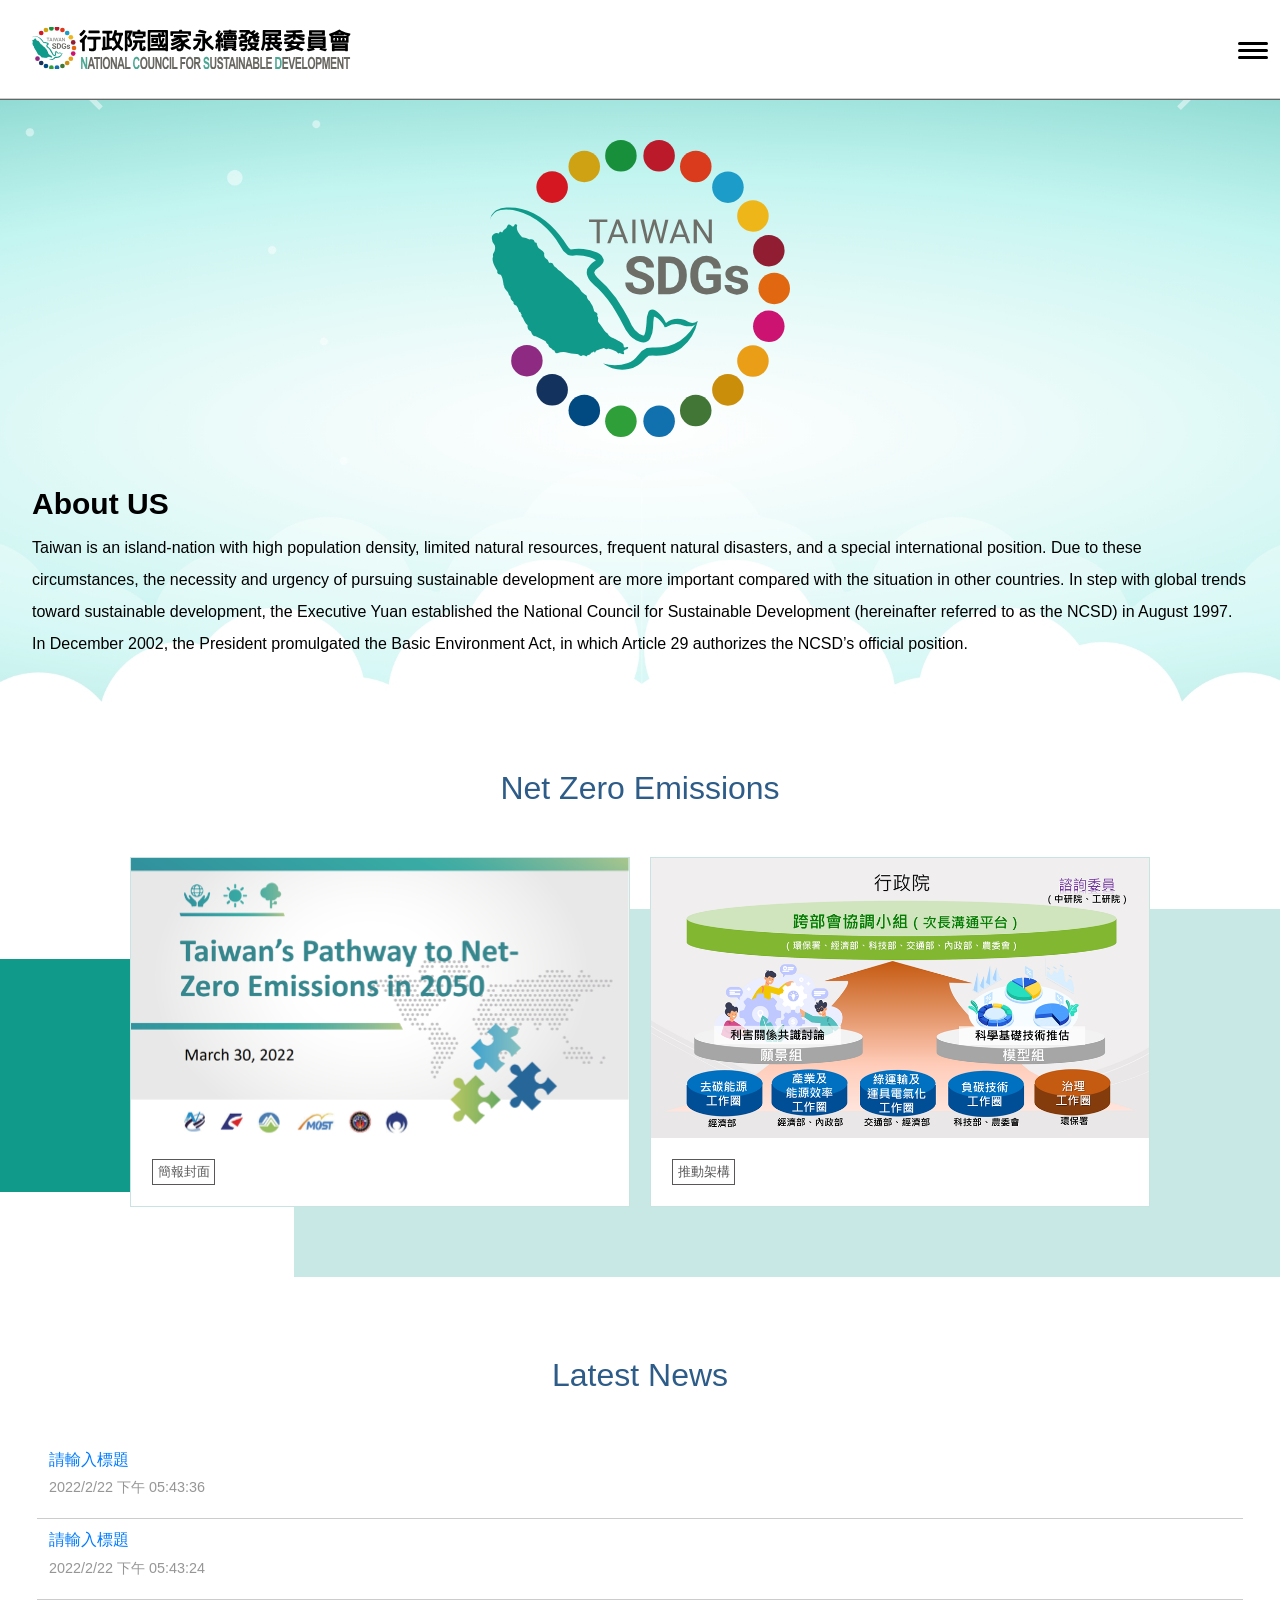
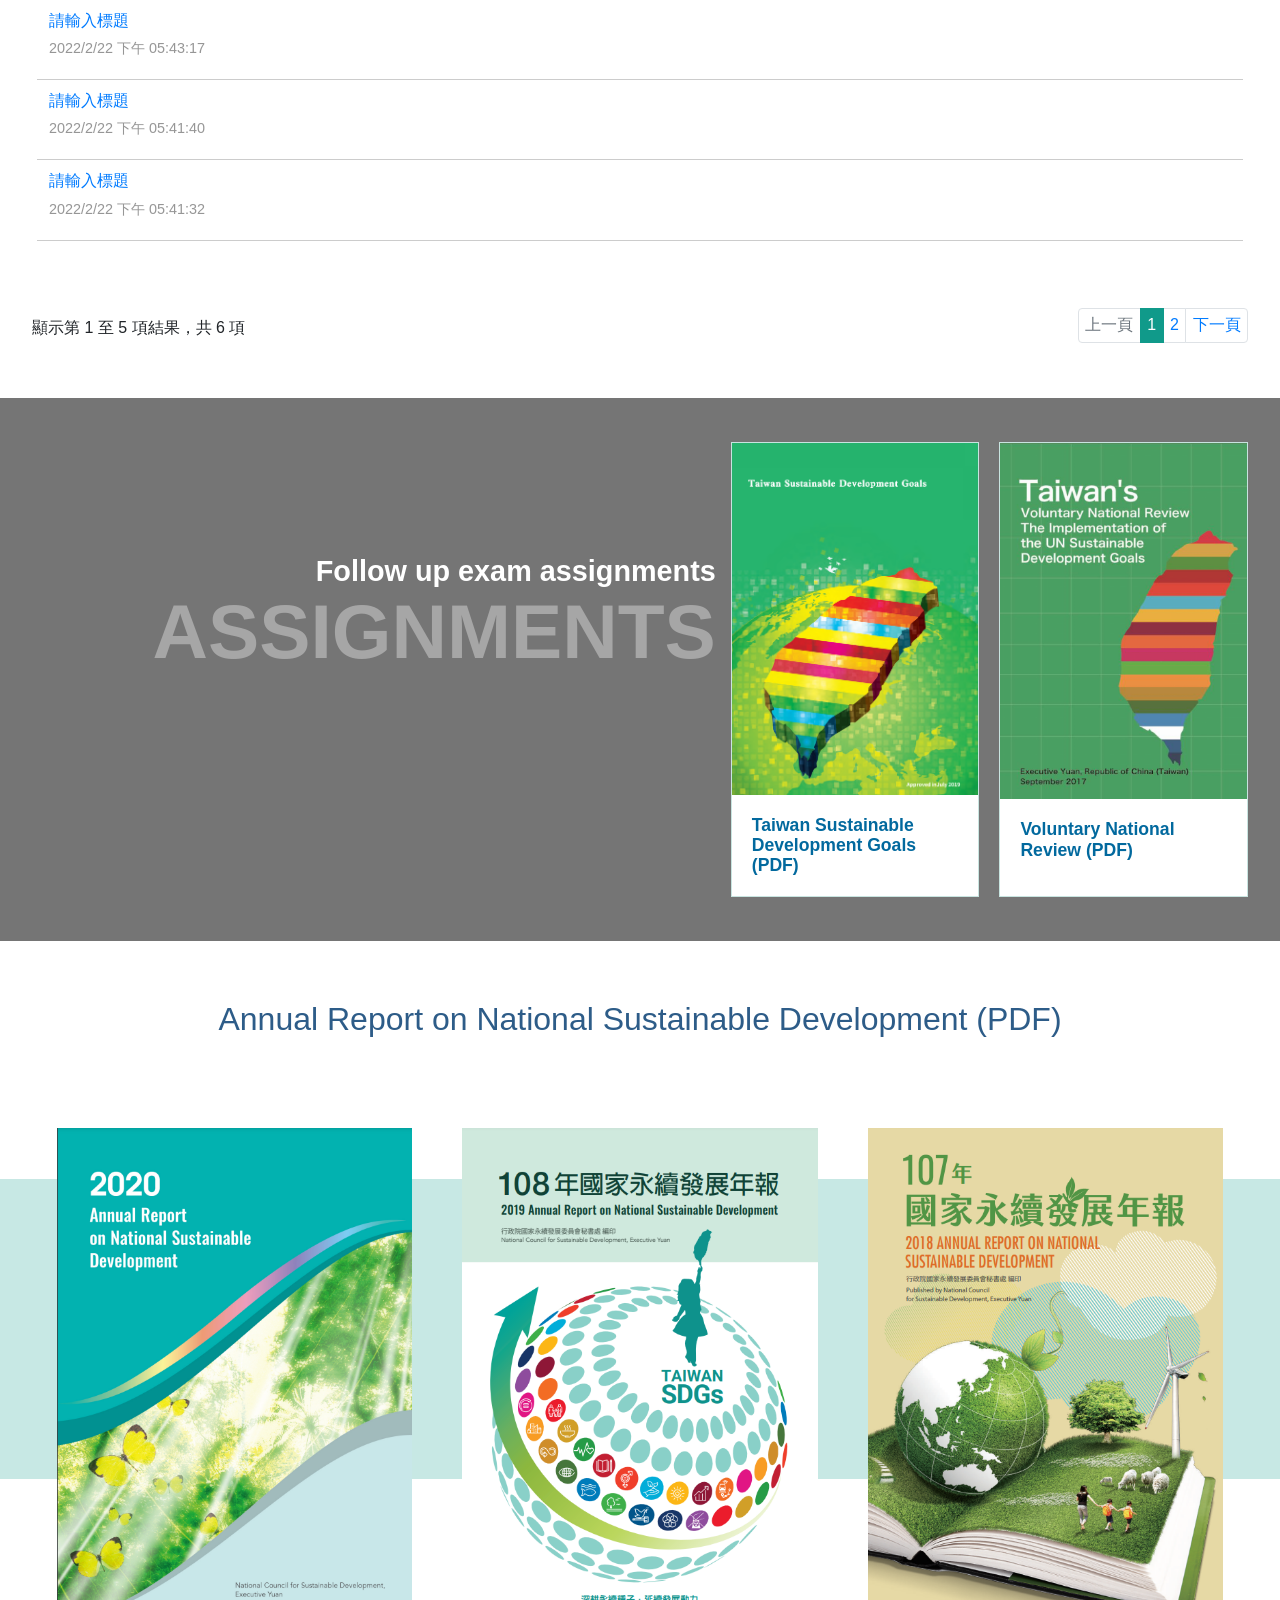
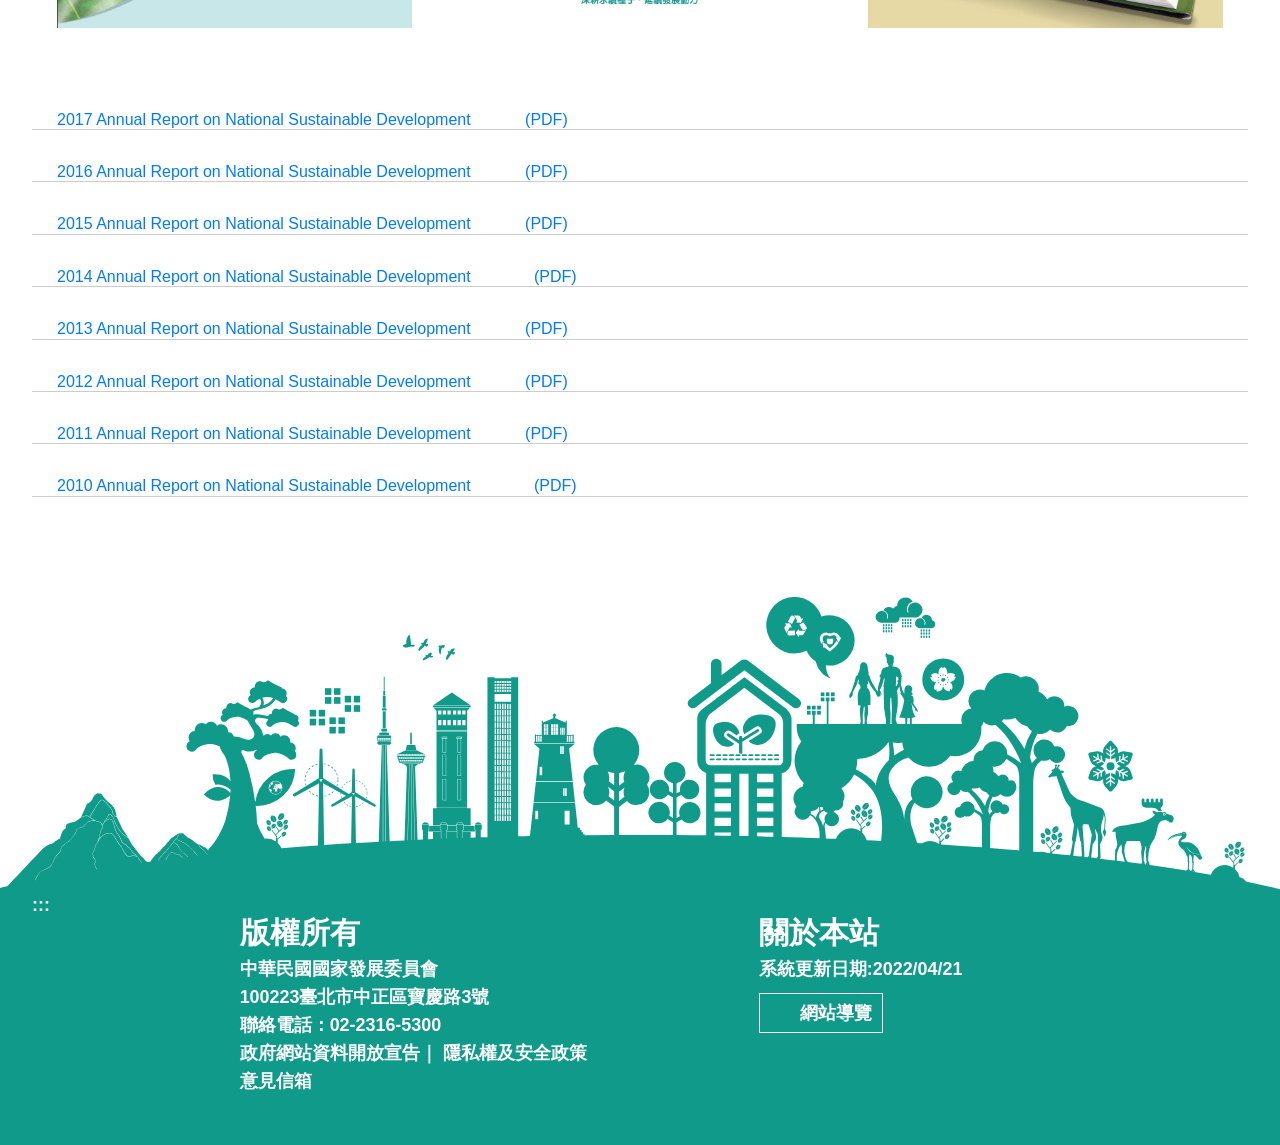
==== commit 2becacf2: "2752" ====
--- a/index.html
+++ b/index.html
@@ -279,7 +279,7 @@
 
             <div class="new_border">
                 <a href="/Fore/nsdn/archives/meet1/detail?id=6e4f2bfb-7d90-4934-8366-b8647880086a">
-                    <img src="/img/eng1.svg" alt=" eng1">
+                    <img src="img/eng1.svg" alt=" eng1">
                 </a>
                 <div class="white">
 
@@ -290,7 +290,7 @@
             </div>
             <div class="new_border">
                 <a href="/Fore/nsdn/archives/meet2/detail?id=61ad8326-3ee4-4eb1-8247-cce35575ecbe">
-                    <img src="/img/eng2.svg" alt=" eng1">
+                    <img src="img/eng2.svg" alt=" eng1">
                 </a>
                 <div class="white">
 
@@ -440,9 +440,9 @@
     <div class="AnnualReportimg ">
         <div class="AnnualReportimg_blue"> </div>
         <div class="width1340">
-            <a title="Download 110年國家永續發展年報.pdf" href=""><img src="img/AnnualReport2020.svg" alt="Download 106年國家永續發展年報.pdf"></a>
-            <a title="Download 110年國家永續發展年報.pdf" href=""><img src="img/AnnualReport2019.svg" alt="Download 106年國家永續發展年報.pdf"></a>
-            <a title="Download 110年國家永續發展年報.pdf" href=""><img src="img/AnnualReport2018.svg" alt="Download 106年國家永續發展年報.pdf"></a>
+            <a title="Download 110年國家永續發展年報.pdf" href=""><img src="/img/AnnualReport2020.svg" alt="Download 106年國家永續發展年報.pdf"></a>
+            <a title="Download 110年國家永續發展年報.pdf" href=""><img src="/img/AnnualReport2019.svg" alt="Download 106年國家永續發展年報.pdf"></a>
+            <a title="Download 110年國家永續發展年報.pdf" href=""><img src="/img/AnnualReport2018.svg" alt="Download 106年國家永續發展年報.pdf"></a>
         </div>
         <section class=" width1340 annual_en">
             <ul>
--- a/- 行政院國家永續發展委員會_files/en-style.css
+++ b/- 行政院國家永續發展委員會_files/en-style.css
@@ -49,18 +49,6 @@
     padding: 10px
 }
 
-@media screen and (max-width: 941px) {
-    .carousel-item {
-        min-height: 20rem;
-    }
-    h5.banner_txt {
-        display: none;
-    }
-    h2.banner_txt {
-        font-size: 1.1rem
-    }
-}
-
 
 /*英文版調版*/
 
@@ -163,11 +151,12 @@
 .AnnualReportimg .width1340 {
     display: flex;
     justify-content: center;
+    flex-wrap: wrap;
 }
 
 .AnnualReportimg a {
     width: calc(100% / 3 - 50px);
-    margin: 50px 50px;
+    margin: 50px 25px;
 }
 
 .AnnualReportimg a img {
@@ -201,4 +190,20 @@
     position: absolute;
     right: 0;
     top: 10%;
+}
+
+@media screen and (max-width: 941px) {
+    .carousel-item {
+        min-height: 20rem;
+    }
+    h5.banner_txt {
+        display: none;
+    }
+    h2.banner_txt {
+        font-size: 1.1rem
+    }
+    .AnnualReportimg a {
+        width: calc(100% - 50px);
+        margin: 50px 50px;
+    }
 }
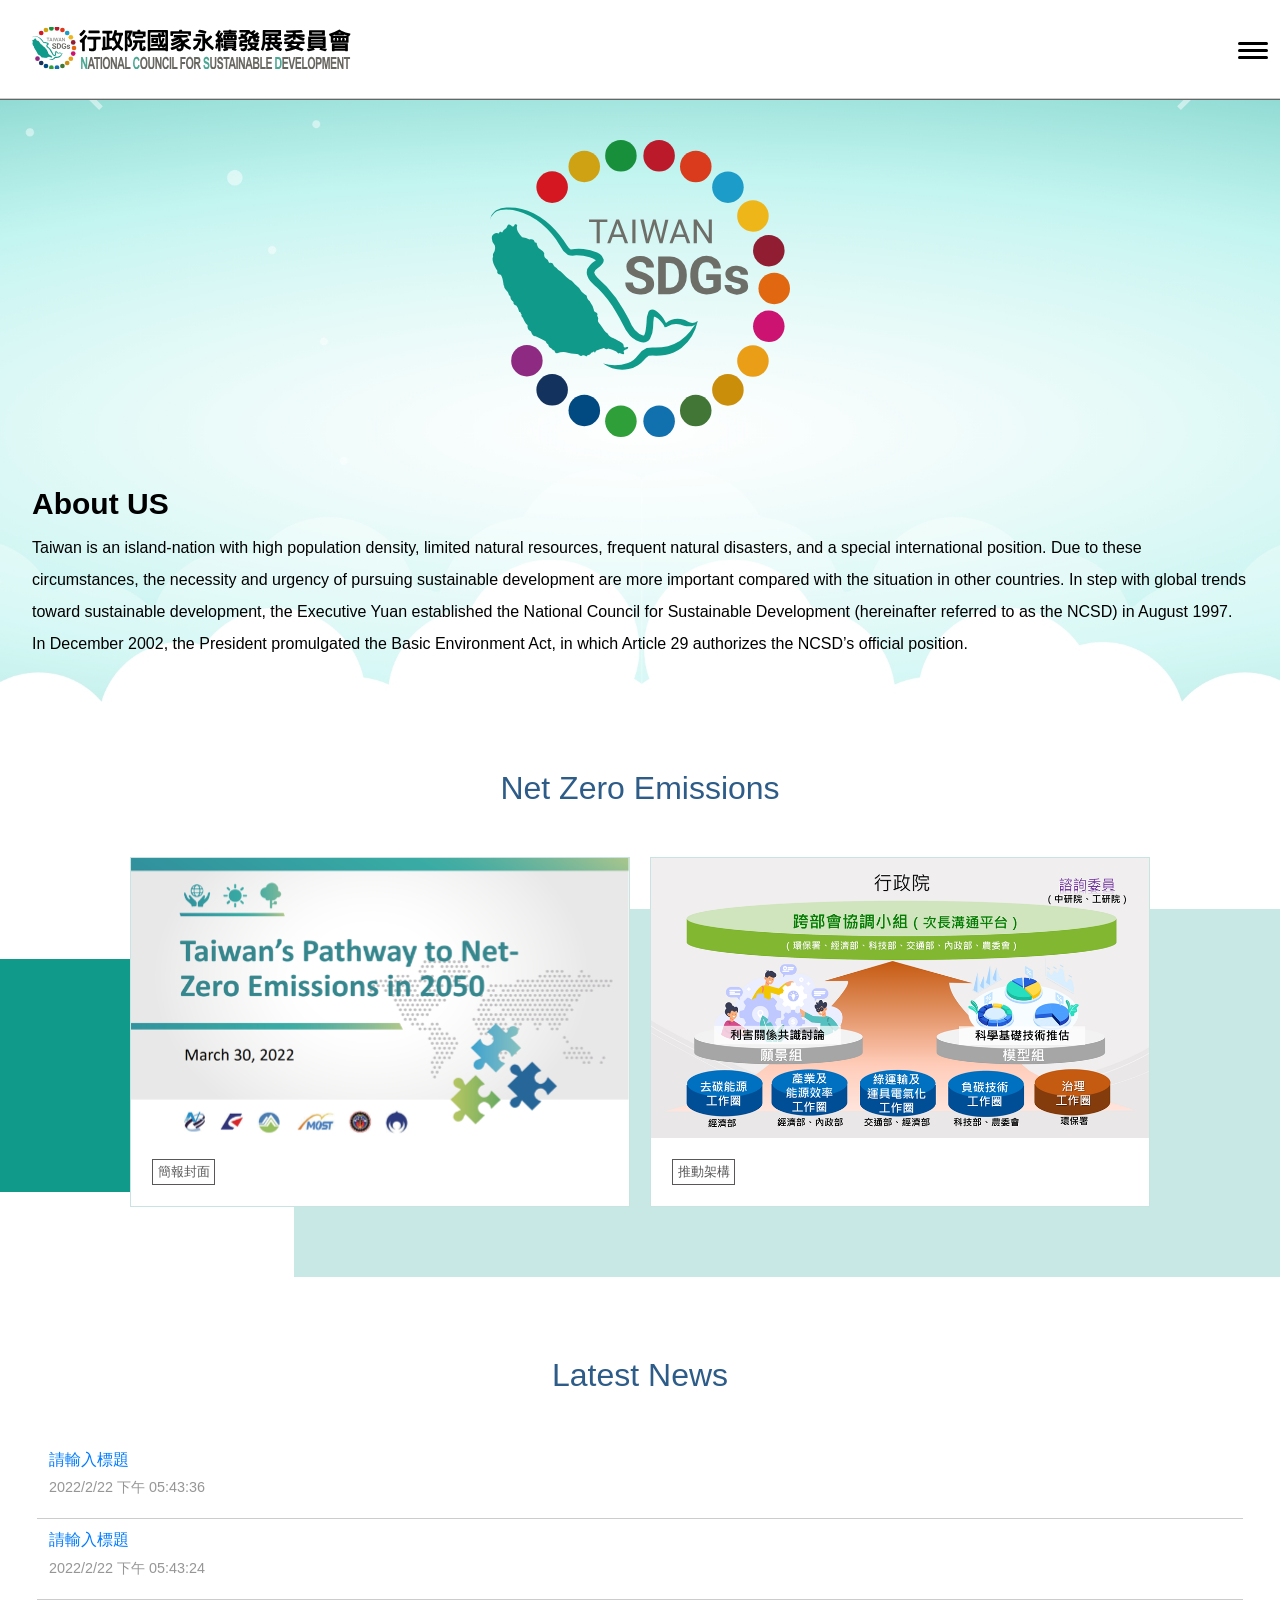
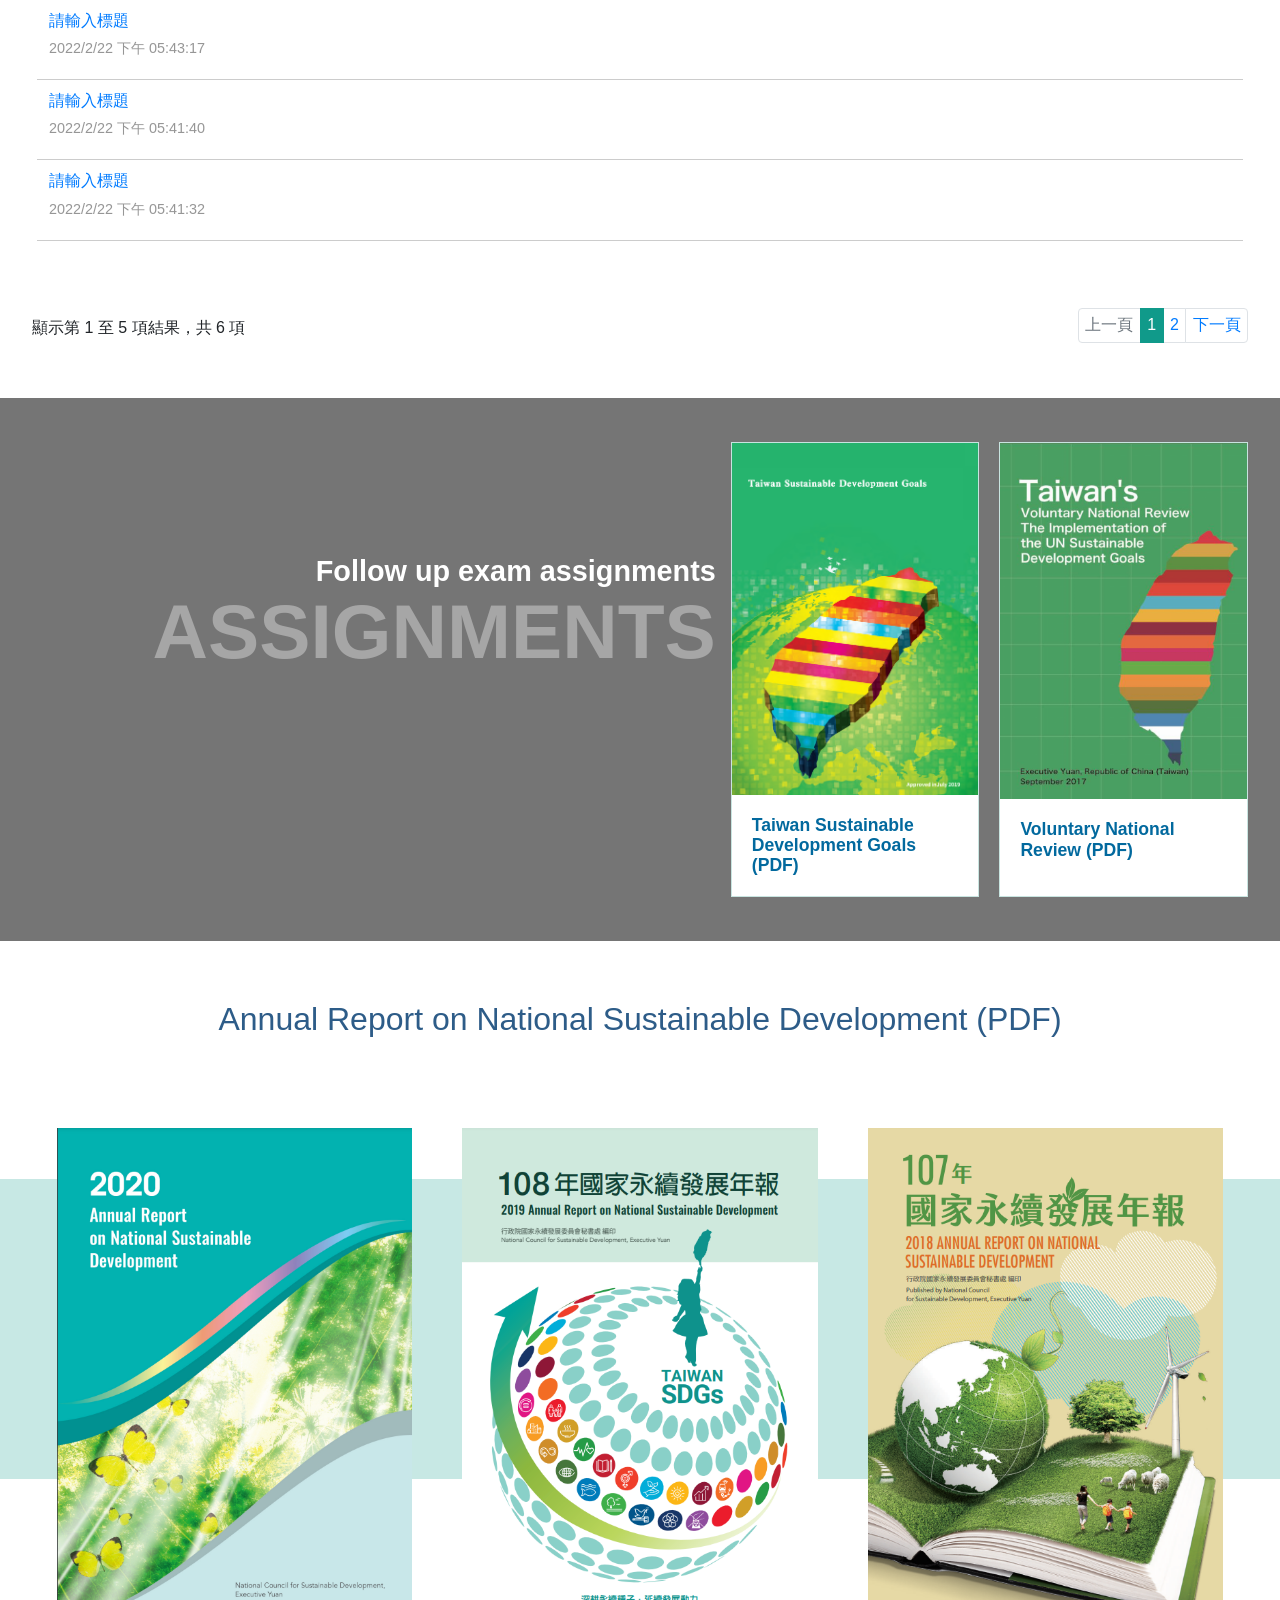
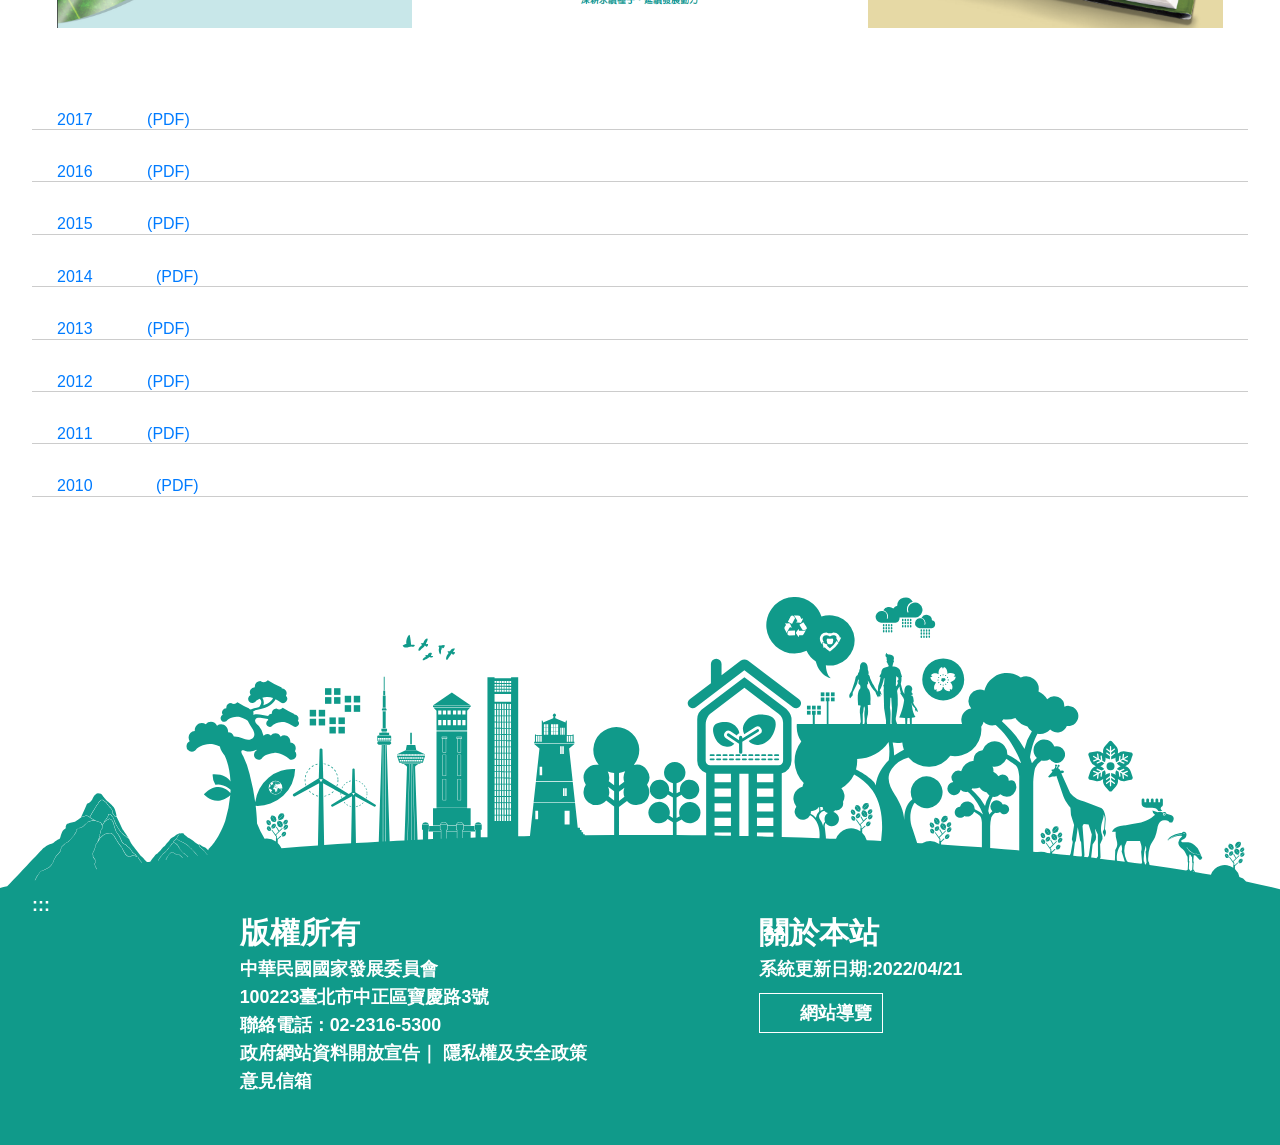
==== commit 610d5436: "5454" ====
--- a/index.html
+++ b/index.html
@@ -440,9 +440,9 @@
     <div class="AnnualReportimg ">
         <div class="AnnualReportimg_blue"> </div>
         <div class="width1340">
-            <a title="Download 110年國家永續發展年報.pdf" href=""><img src="/img/AnnualReport2020.svg" alt="Download 106年國家永續發展年報.pdf"></a>
-            <a title="Download 110年國家永續發展年報.pdf" href=""><img src="/img/AnnualReport2019.svg" alt="Download 106年國家永續發展年報.pdf"></a>
-            <a title="Download 110年國家永續發展年報.pdf" href=""><img src="/img/AnnualReport2018.svg" alt="Download 106年國家永續發展年報.pdf"></a>
+            <a title="Download 110年國家永續發展年報.pdf" href=""><img src="img/AnnualReport2020.svg" alt="Download 106年國家永續發展年報.pdf"></a>
+            <a title="Download 110年國家永續發展年報.pdf" href=""><img src="img/AnnualReport2019.svg" alt="Download 106年國家永續發展年報.pdf"></a>
+            <a title="Download 110年國家永續發展年報.pdf" href=""><img src="img/AnnualReport2018.svg" alt="Download 106年國家永續發展年報.pdf"></a>
         </div>
         <section class=" width1340 annual_en">
             <ul>
@@ -450,7 +450,7 @@
                 <li>
                     <p>
                         <a download="" title="Download 106年國家永續發展年報.pdf" href="https://localhost:5001/_ofu/Download/en/home/106%E5%B9%B4%E5%9C%8B%E5%AE%B6%E6%B0%B8%E7%BA%8C%E7%99%BC%E5%B1%95%E5%B9%B4%E5%A0%B1.pdf">
-                            2017 Annual Report on National Sustainable Development
+                            2017
                         </a>
                         <a download="" title="Download 2020-Annual-Report-on-National-Sustainable-Development.pdf" href="https://localhost:5001/_ofu/Download/en/home/2020-Annual-Report-on-National-Sustainable-Development.pdf">(PDF)</a>
                     </p>
@@ -458,7 +458,7 @@
                 <li>
                     <p>
                         <a download="" title="Download 105年國家永續發展年報.pdf" href="https://localhost:5001/_ofu/Download/en/home/105%E5%B9%B4%E5%9C%8B%E5%AE%B6%E6%B0%B8%E7%BA%8C%E7%99%BC%E5%B1%95%E5%B9%B4%E5%A0%B1.pdf">
-                            2016 Annual Report on National Sustainable Development
+                            2016 
                         </a>
                         <a download="" title="Download 2020-Annual-Report-on-National-Sustainable-Development.pdf" href="https://localhost:5001/_ofu/Download/en/home/2020-Annual-Report-on-National-Sustainable-Development.pdf">(PDF)</a>
                     </p>
@@ -466,7 +466,7 @@
                 <li>
                     <p>
                         <a download="" title="Download 104年國家永續發展年報.pdf" href="https://localhost:5001/_ofu/Download/en/home/104%E5%B9%B4%E5%9C%8B%E5%AE%B6%E6%B0%B8%E7%BA%8C%E7%99%BC%E5%B1%95%E5%B9%B4%E5%A0%B1.pdf">
-                            2015 Annual Report on National Sustainable Development
+                            2015
                         </a>
                         <a download="" title="Download 2020-Annual-Report-on-National-Sustainable-Development.pdf" href="https://localhost:5001/_ofu/Download/en/home/2020-Annual-Report-on-National-Sustainable-Development.pdf">(PDF)</a>
                     </p>
@@ -474,7 +474,7 @@
                 <li>
                     <p>
                         <a download="" title="Download 103年國家永續發展年報.pdf" href="https://localhost:5001/_ofu/Download/en/home/103%E5%B9%B4%E5%9C%8B%E5%AE%B6%E6%B0%B8%E7%BA%8C%E7%99%BC%E5%B1%95%E5%B9%B4%E5%A0%B1.pdf">
-                            2014 Annual Report on National Sustainable Development
+                            2014 
                         </a> &nbsp;
                         <a download="" title="Download 2020-Annual-Report-on-National-Sustainable-Development.pdf" href="https://localhost:5001/_ofu/Download/en/home/2020-Annual-Report-on-National-Sustainable-Development.pdf">(PDF)</a>
                     </p>
@@ -482,7 +482,7 @@
                 <li>
                     <p>
                         <a download="" title="Download 102年國家永續發展年報.pdf" href="https://localhost:5001/_ofu/Download/en/home/102%E5%B9%B4%E5%9C%8B%E5%AE%B6%E6%B0%B8%E7%BA%8C%E7%99%BC%E5%B1%95%E5%B9%B4%E5%A0%B1.pdf">
-                            2013 Annual Report on National Sustainable Development
+                            2013 
                         </a>
                         <a download="" title="Download 2020-Annual-Report-on-National-Sustainable-Development.pdf" href="https://localhost:5001/_ofu/Download/en/home/2020-Annual-Report-on-National-Sustainable-Development.pdf">(PDF)</a>
                     </p>
@@ -490,7 +490,7 @@
                 <li>
                     <p>
                         <a download="" title="Download 101年國家永續發展年報.pdf" href="https://localhost:5001/_ofu/Download/en/home/101%E5%B9%B4%E5%9C%8B%E5%AE%B6%E6%B0%B8%E7%BA%8C%E7%99%BC%E5%B1%95%E5%B9%B4%E5%A0%B1.pdf">
-                            2012 Annual Report on National Sustainable Development
+                            2012 
                         </a>
                         <a download="" title="Download 2020-Annual-Report-on-National-Sustainable-Development.pdf" href="https://localhost:5001/_ofu/Download/en/home/2020-Annual-Report-on-National-Sustainable-Development.pdf">(PDF)</a>
                     </p>
@@ -498,7 +498,7 @@
                 <li>
                     <p>
                         <a download="" title="Download 101年國家永續發展年報.pdf" href="https://localhost:5001/_ofu/Download/en/home/101%E5%B9%B4%E5%9C%8B%E5%AE%B6%E6%B0%B8%E7%BA%8C%E7%99%BC%E5%B1%95%E5%B9%B4%E5%A0%B1.pdf">
-                            2011 Annual Report on National Sustainable Development
+                            2011
                         </a>
                         <a download="" title="Download 2020-Annual-Report-on-National-Sustainable-Development.pdf" href="https://localhost:5001/_ofu/Download/en/home/2020-Annual-Report-on-National-Sustainable-Development.pdf">(PDF)</a>
                     </p>
@@ -506,7 +506,7 @@
                 <li>
                     <p>
                         <a download="" title="Download 99年國家永續發展年報.pdf" href="https://localhost:5001/_ofu/Download/en/home/99%E5%B9%B4%E5%9C%8B%E5%AE%B6%E6%B0%B8%E7%BA%8C%E7%99%BC%E5%B1%95%E5%B9%B4%E5%A0%B1.pdf">
-                            2010 Annual Report on National Sustainable Development
+                            2010 
                         </a> &nbsp;
                         <a download="" title="Download 2020-Annual-Report-on-National-Sustainable-Development.pdf" href="https://localhost:5001/_ofu/Download/en/home/2020-Annual-Report-on-National-Sustainable-Development.pdf">(PDF)</a>
                     </p>
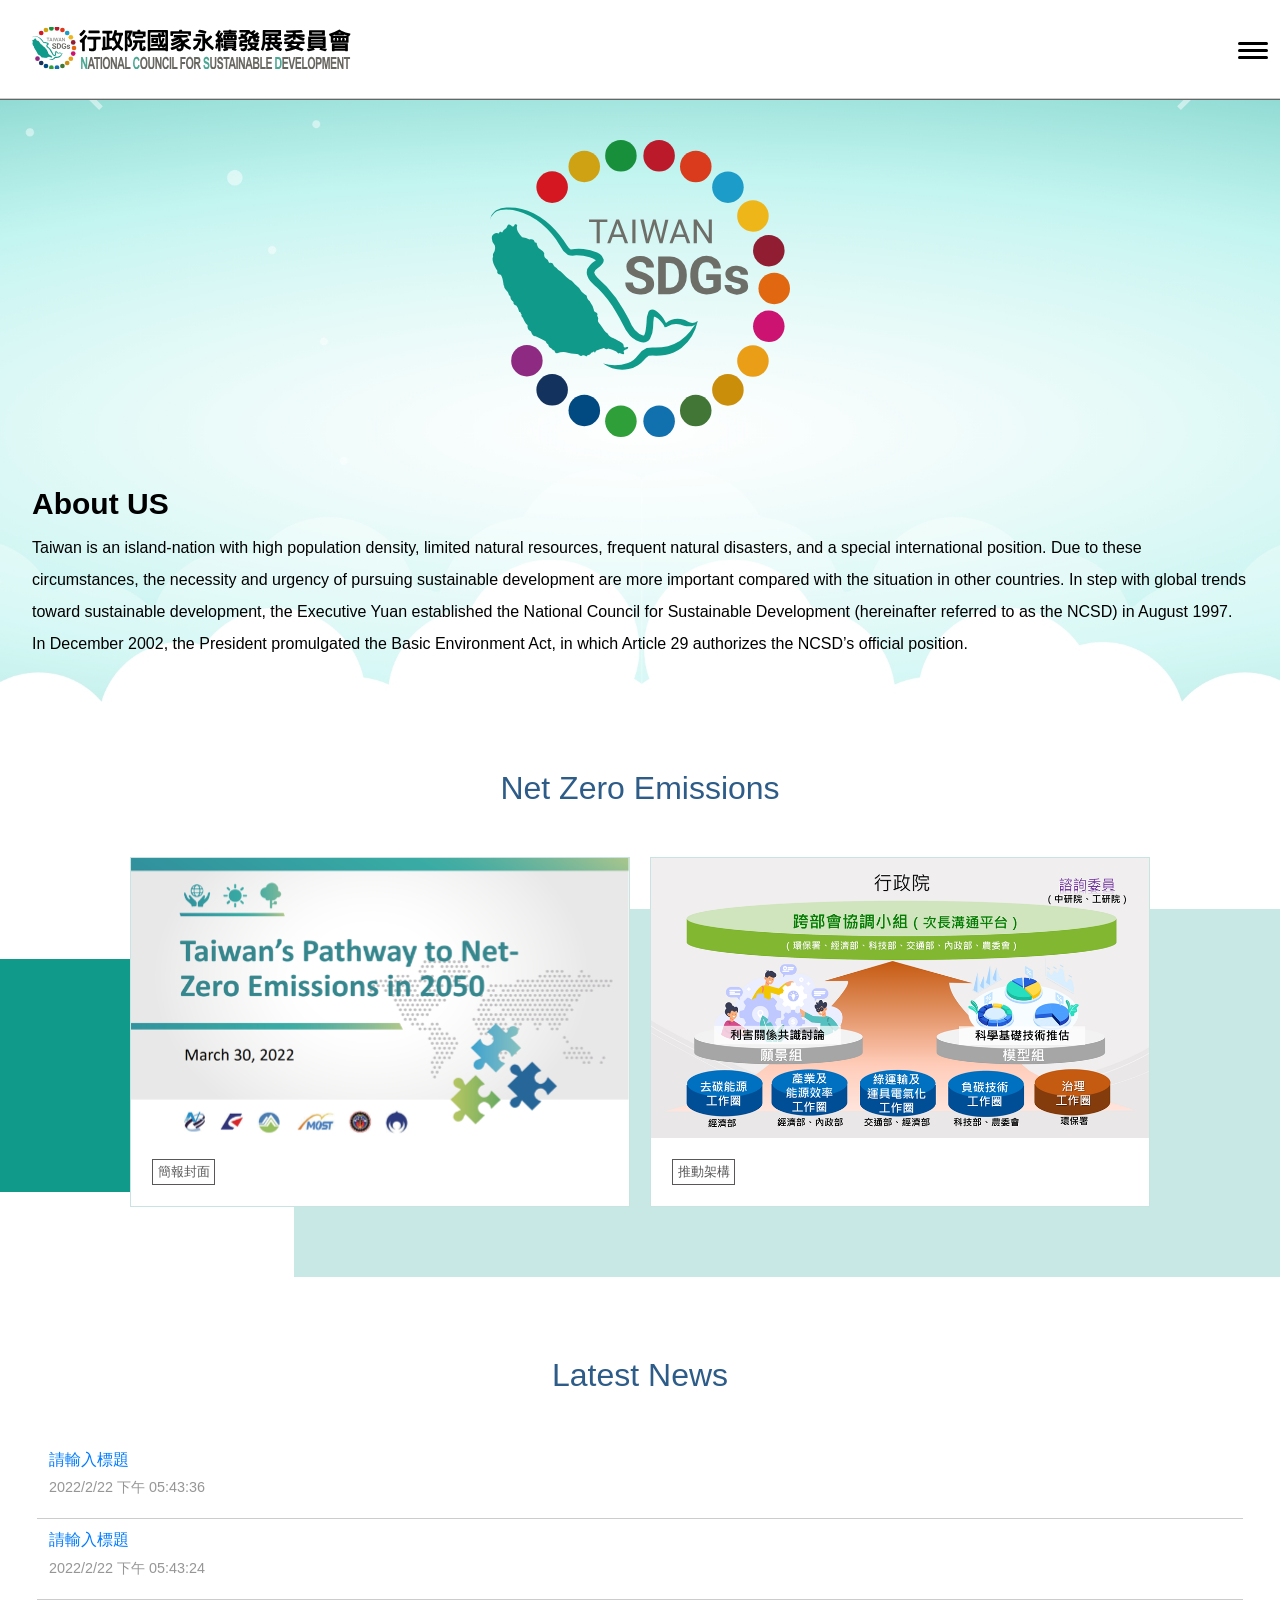
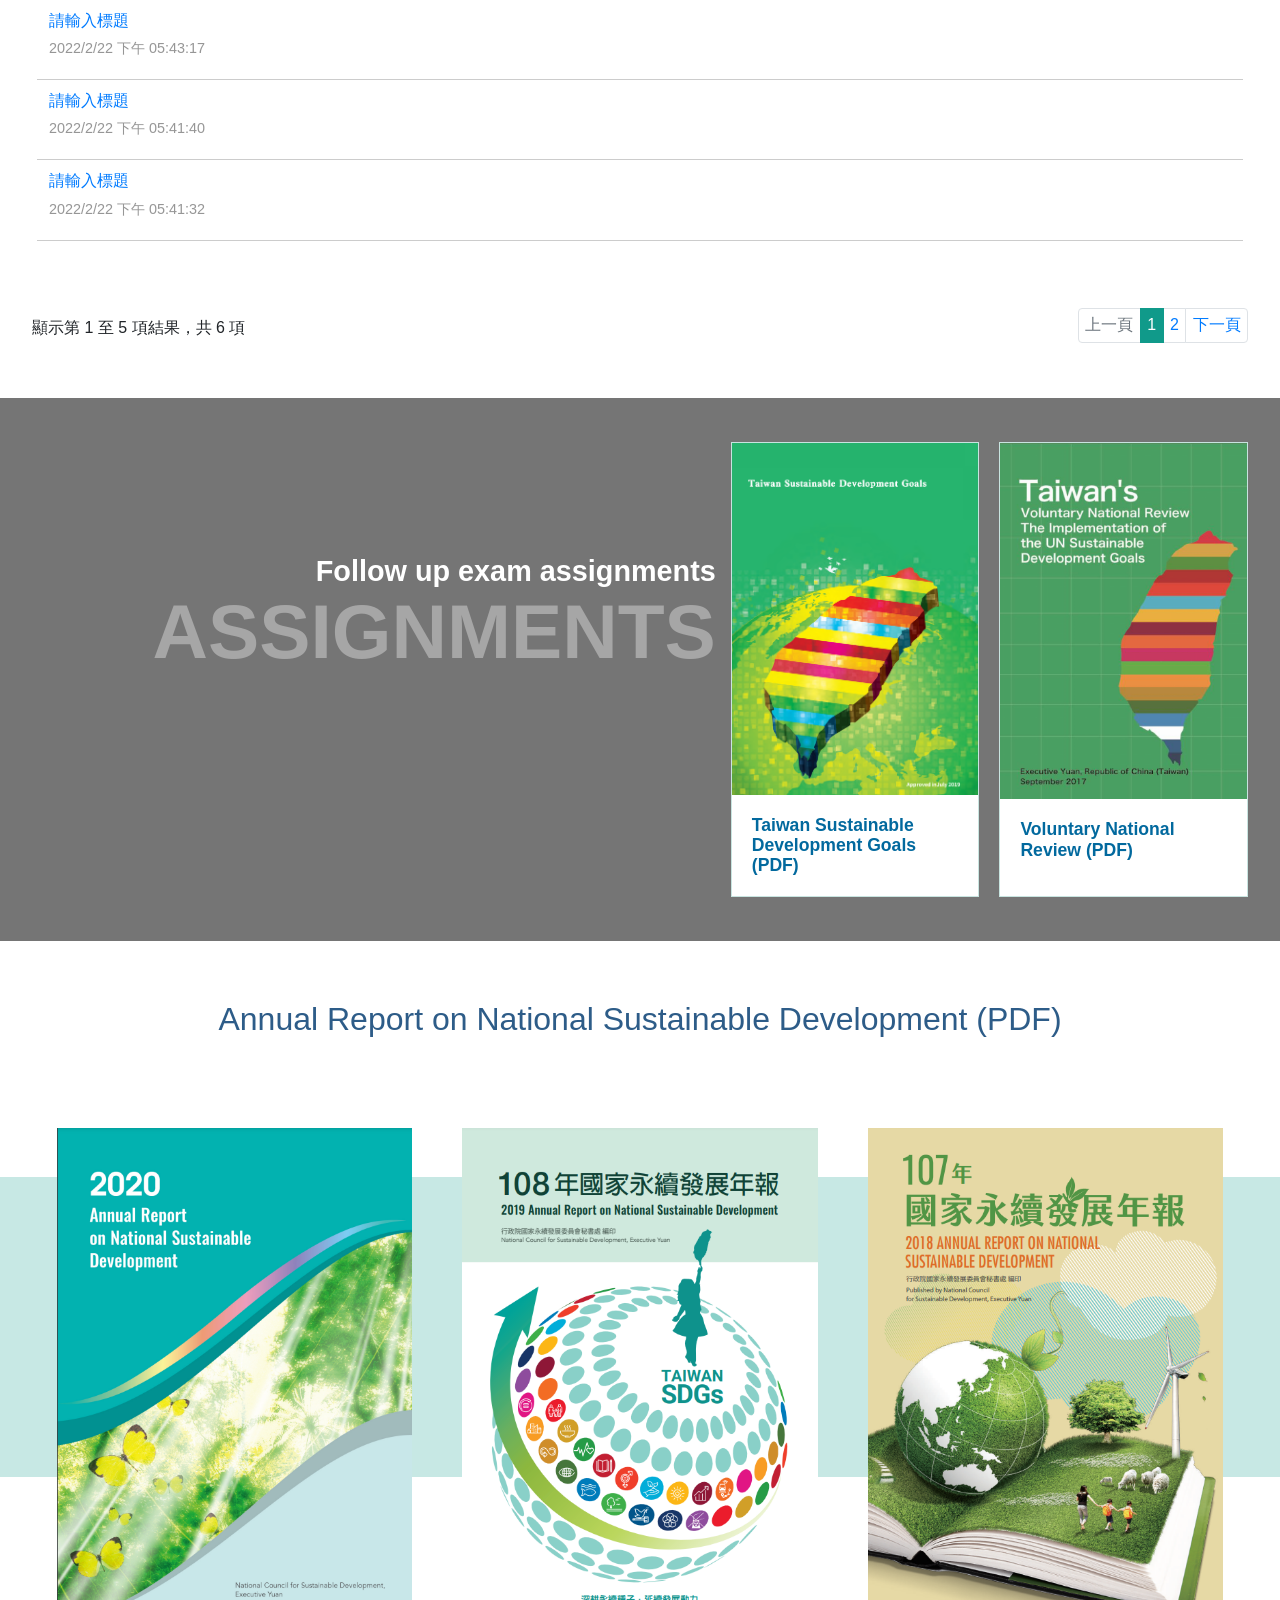
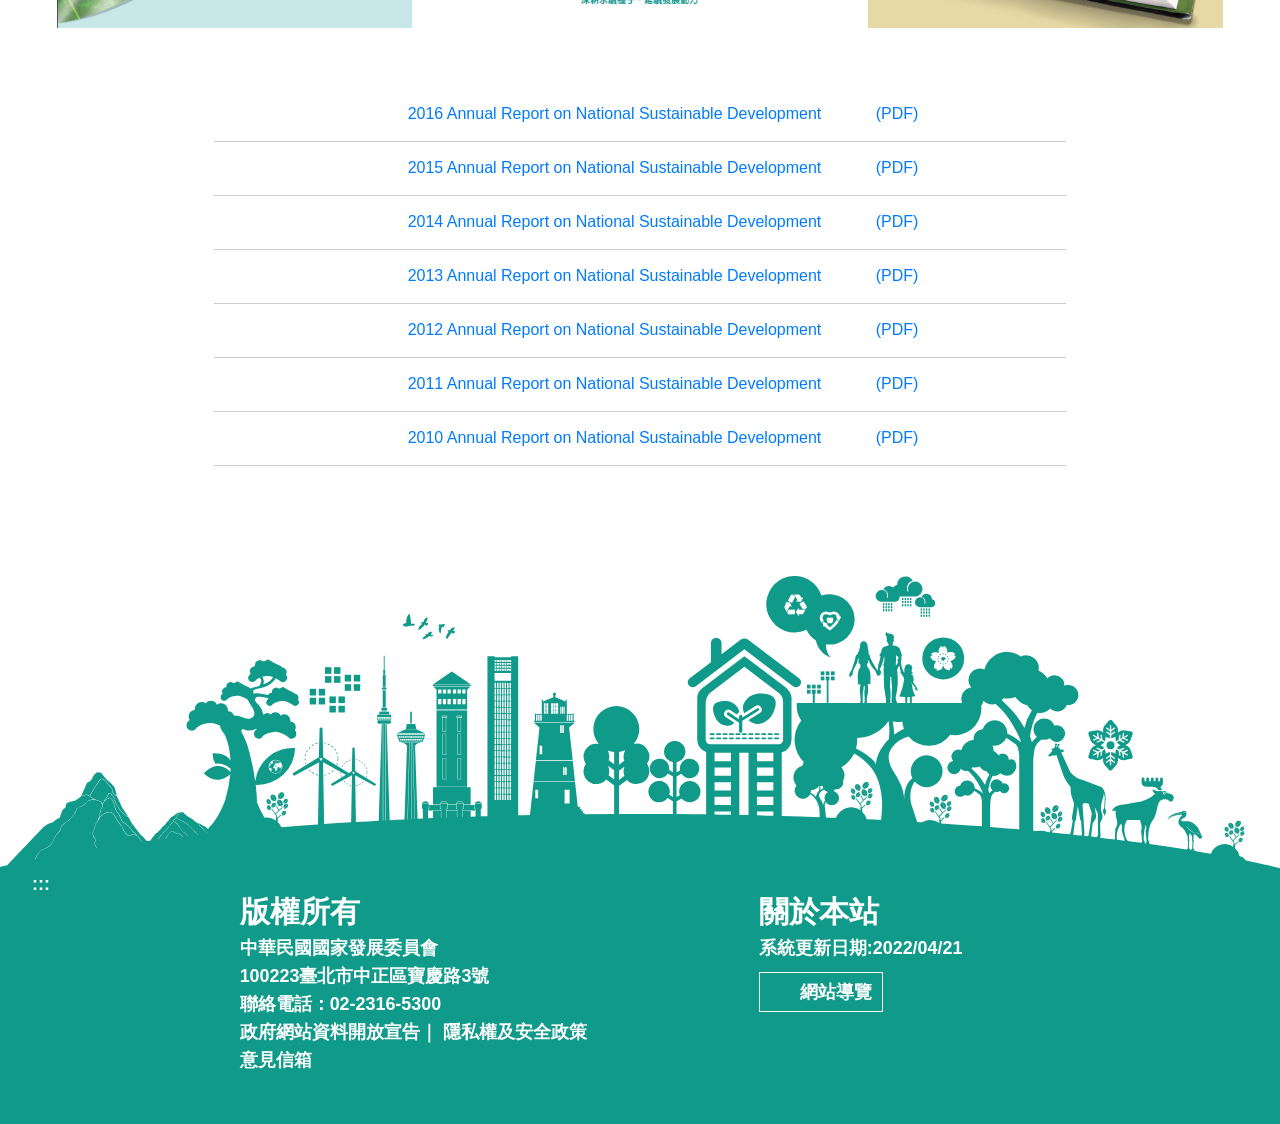
==== commit f2ee9e68: "更改版面" ====
--- a/index.html
+++ b/index.html
@@ -449,66 +449,58 @@
 
                 <li>
                     <p>
-                        <a download="" title="Download 106年國家永續發展年報.pdf" href="https://localhost:5001/_ofu/Download/en/home/106%E5%B9%B4%E5%9C%8B%E5%AE%B6%E6%B0%B8%E7%BA%8C%E7%99%BC%E5%B1%95%E5%B9%B4%E5%A0%B1.pdf">
-                            2017
-                        </a>
-                        <a download="" title="Download 2020-Annual-Report-on-National-Sustainable-Development.pdf" href="https://localhost:5001/_ofu/Download/en/home/2020-Annual-Report-on-National-Sustainable-Development.pdf">(PDF)</a>
-                    </p>
-                </li>
-                <li>
-                    <p>
-                        <a download="" title="Download 105年國家永續發展年報.pdf" href="https://localhost:5001/_ofu/Download/en/home/105%E5%B9%B4%E5%9C%8B%E5%AE%B6%E6%B0%B8%E7%BA%8C%E7%99%BC%E5%B1%95%E5%B9%B4%E5%A0%B1.pdf">
-                            2016 
-                        </a>
-                        <a download="" title="Download 2020-Annual-Report-on-National-Sustainable-Development.pdf" href="https://localhost:5001/_ofu/Download/en/home/2020-Annual-Report-on-National-Sustainable-Development.pdf">(PDF)</a>
-                    </p>
-                </li>
-                <li>
-                    <p>
-                        <a download="" title="Download 104年國家永續發展年報.pdf" href="https://localhost:5001/_ofu/Download/en/home/104%E5%B9%B4%E5%9C%8B%E5%AE%B6%E6%B0%B8%E7%BA%8C%E7%99%BC%E5%B1%95%E5%B9%B4%E5%A0%B1.pdf">
-                            2015
-                        </a>
-                        <a download="" title="Download 2020-Annual-Report-on-National-Sustainable-Development.pdf" href="https://localhost:5001/_ofu/Download/en/home/2020-Annual-Report-on-National-Sustainable-Development.pdf">(PDF)</a>
-                    </p>
-                </li>
-                <li>
-                    <p>
-                        <a download="" title="Download 103年國家永續發展年報.pdf" href="https://localhost:5001/_ofu/Download/en/home/103%E5%B9%B4%E5%9C%8B%E5%AE%B6%E6%B0%B8%E7%BA%8C%E7%99%BC%E5%B1%95%E5%B9%B4%E5%A0%B1.pdf">
-                            2014 
-                        </a> &nbsp;
-                        <a download="" title="Download 2020-Annual-Report-on-National-Sustainable-Development.pdf" href="https://localhost:5001/_ofu/Download/en/home/2020-Annual-Report-on-National-Sustainable-Development.pdf">(PDF)</a>
-                    </p>
-                </li>
-                <li>
-                    <p>
-                        <a download="" title="Download 102年國家永續發展年報.pdf" href="https://localhost:5001/_ofu/Download/en/home/102%E5%B9%B4%E5%9C%8B%E5%AE%B6%E6%B0%B8%E7%BA%8C%E7%99%BC%E5%B1%95%E5%B9%B4%E5%A0%B1.pdf">
-                            2013 
-                        </a>
-                        <a download="" title="Download 2020-Annual-Report-on-National-Sustainable-Development.pdf" href="https://localhost:5001/_ofu/Download/en/home/2020-Annual-Report-on-National-Sustainable-Development.pdf">(PDF)</a>
-                    </p>
-                </li>
-                <li>
-                    <p>
-                        <a download="" title="Download 101年國家永續發展年報.pdf" href="https://localhost:5001/_ofu/Download/en/home/101%E5%B9%B4%E5%9C%8B%E5%AE%B6%E6%B0%B8%E7%BA%8C%E7%99%BC%E5%B1%95%E5%B9%B4%E5%A0%B1.pdf">
-                            2012 
-                        </a>
-                        <a download="" title="Download 2020-Annual-Report-on-National-Sustainable-Development.pdf" href="https://localhost:5001/_ofu/Download/en/home/2020-Annual-Report-on-National-Sustainable-Development.pdf">(PDF)</a>
-                    </p>
-                </li>
-                <li>
-                    <p>
-                        <a download="" title="Download 101年國家永續發展年報.pdf" href="https://localhost:5001/_ofu/Download/en/home/101%E5%B9%B4%E5%9C%8B%E5%AE%B6%E6%B0%B8%E7%BA%8C%E7%99%BC%E5%B1%95%E5%B9%B4%E5%A0%B1.pdf">
-                            2011
-                        </a>
-                        <a download="" title="Download 2020-Annual-Report-on-National-Sustainable-Development.pdf" href="https://localhost:5001/_ofu/Download/en/home/2020-Annual-Report-on-National-Sustainable-Development.pdf">(PDF)</a>
-                    </p>
-                </li>
-                <li>
-                    <p>
-                        <a download="" title="Download 99年國家永續發展年報.pdf" href="https://localhost:5001/_ofu/Download/en/home/99%E5%B9%B4%E5%9C%8B%E5%AE%B6%E6%B0%B8%E7%BA%8C%E7%99%BC%E5%B1%95%E5%B9%B4%E5%A0%B1.pdf">
-                            2010 
-                        </a> &nbsp;
-                        <a download="" title="Download 2020-Annual-Report-on-National-Sustainable-Development.pdf" href="https://localhost:5001/_ofu/Download/en/home/2020-Annual-Report-on-National-Sustainable-Development.pdf">(PDF)</a>
+                        <a download="" title="Download 105年國家永續發展年報.pdf" href="/_ofu/Download/en/home/105年國家永續發展年報.pdf">
+                            2016 Annual Report on National Sustainable Development
+                        </a>
+                        <a download="" title="Download 2020-Annual-Report-on-National-Sustainable-Development.pdf" href="/_ofu/Download/en/home/2020-Annual-Report-on-National-Sustainable-Development.pdf">(PDF)</a>
+                    </p>
+                </li>
+                <li>
+                    <p>
+                        <a download="" title="Download 104年國家永續發展年報.pdf" href="/_ofu/Download/en/home/104年國家永續發展年報.pdf">
+                            2015 Annual Report on National Sustainable Development
+                        </a>
+                        <a download="" title="Download 2020-Annual-Report-on-National-Sustainable-Development.pdf" href="/_ofu/Download/en/home/2020-Annual-Report-on-National-Sustainable-Development.pdf">(PDF)</a>
+                    </p>
+                </li>
+                <li>
+                    <p>
+                        <a download="" title="Download 103年國家永續發展年報.pdf" href="/_ofu/Download/en/home/103年國家永續發展年報.pdf">
+                            2014 Annual Report on National Sustainable Development
+                        </a>
+                        <a download="" title="Download 2020-Annual-Report-on-National-Sustainable-Development.pdf" href="/_ofu/Download/en/home/2020-Annual-Report-on-National-Sustainable-Development.pdf">(PDF)</a>
+                    </p>
+                </li>
+                <li>
+                    <p>
+                        <a download="" title="Download 102年國家永續發展年報.pdf" href="/_ofu/Download/en/home/102年國家永續發展年報.pdf">
+                            2013 Annual Report on National Sustainable Development
+                        </a>
+                        <a download="" title="Download 2020-Annual-Report-on-National-Sustainable-Development.pdf" href="/_ofu/Download/en/home/2020-Annual-Report-on-National-Sustainable-Development.pdf">(PDF)</a>
+                    </p>
+                </li>
+                <li>
+                    <p>
+                        <a download="" title="Download 101年國家永續發展年報.pdf" href="/_ofu/Download/en/home/101年國家永續發展年報.pdf">
+                            2012 Annual Report on National Sustainable Development
+                        </a>
+                        <a download="" title="Download 2020-Annual-Report-on-National-Sustainable-Development.pdf" href="/_ofu/Download/en/home/2020-Annual-Report-on-National-Sustainable-Development.pdf">(PDF)</a>
+                    </p>
+                </li>
+                <li>
+                    <p>
+                        <a download="" title="Download 101年國家永續發展年報.pdf" href="/_ofu/Download/en/home/101年國家永續發展年報.pdf">
+                            2011 Annual Report on National Sustainable Development
+                        </a>
+                        <a download="" title="Download 2020-Annual-Report-on-National-Sustainable-Development.pdf" href="/_ofu/Download/en/home/2020-Annual-Report-on-National-Sustainable-Development.pdf">(PDF)</a>
+                    </p>
+                </li>
+                <li>
+                    <p>
+                        <a download="" title="Download 99年國家永續發展年報.pdf" href="/_ofu/Download/en/home/99年國家永續發展年報.pdf">
+                            2010 Annual Report on National Sustainable Development
+                        </a>
+                        <a download="" title="Download 2020-Annual-Report-on-National-Sustainable-Development.pdf" href="/_ofu/Download/en/home/2020-Annual-Report-on-National-Sustainable-Development.pdf">(PDF)</a>
                     </p>
                 </li>
             </ul>
--- a/- 行政院國家永續發展委員會_files/en-style.css
+++ b/- 行政院國家永續發展委員會_files/en-style.css
@@ -164,11 +164,17 @@
 }
 
 .annual_en ul {
-    width: 100%;
+    width: 70%;
+    margin: 10px auto;
 }
 
 .annual_en ul li {
-    border-bottom: #ccc 1px solid
+    border-bottom: #ccc 1px solid;
+    width: 100%;
+    padding: 10px;
+    display: inline-flex;
+    align-items: center;
+    justify-content: center;
 }
 
 .annual_en ul li:before {
@@ -177,7 +183,7 @@
     display: block;
     width: 26px;
     height: 33px;
-    background: url(/fore/img/PDF.svg) no-repeat left top;
+    background: url(../fore/img/PDF.svg) no-repeat left top;
     background-size: contain;
     margin-right: 20px;
 }
